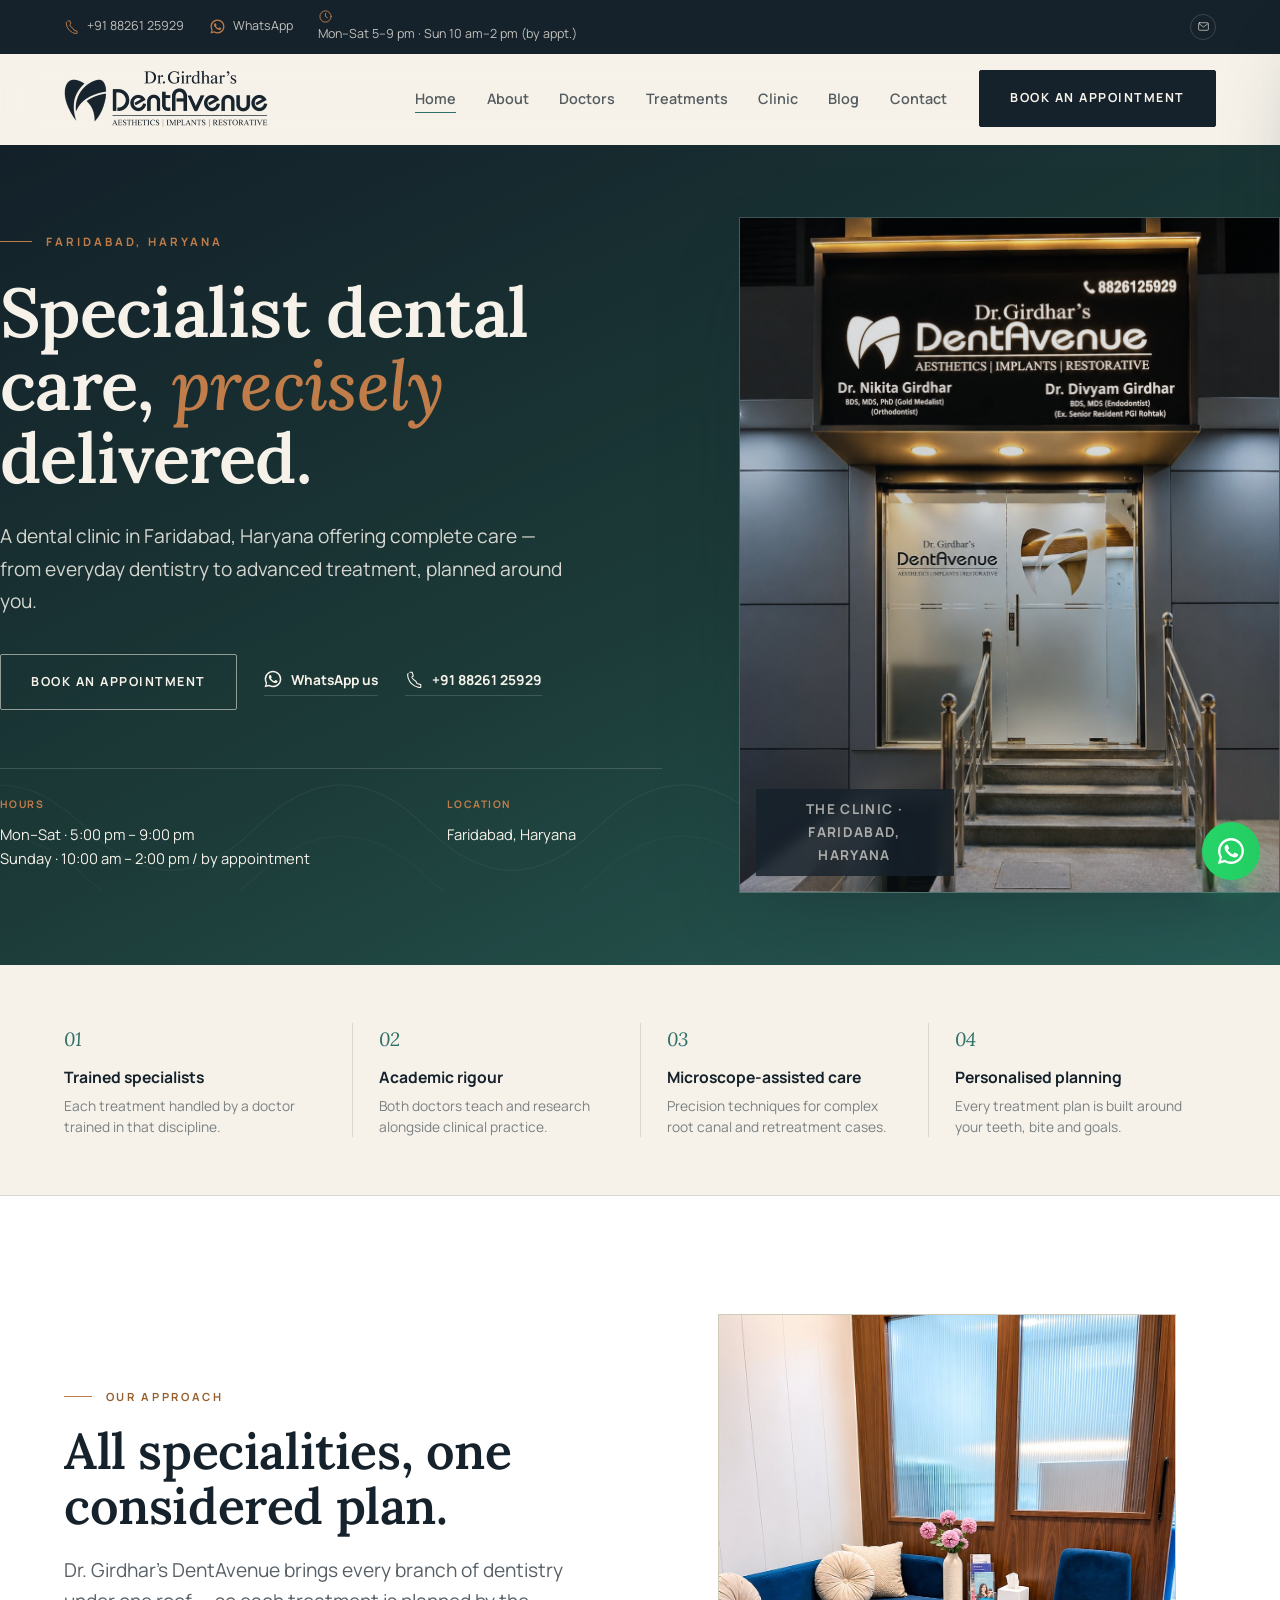
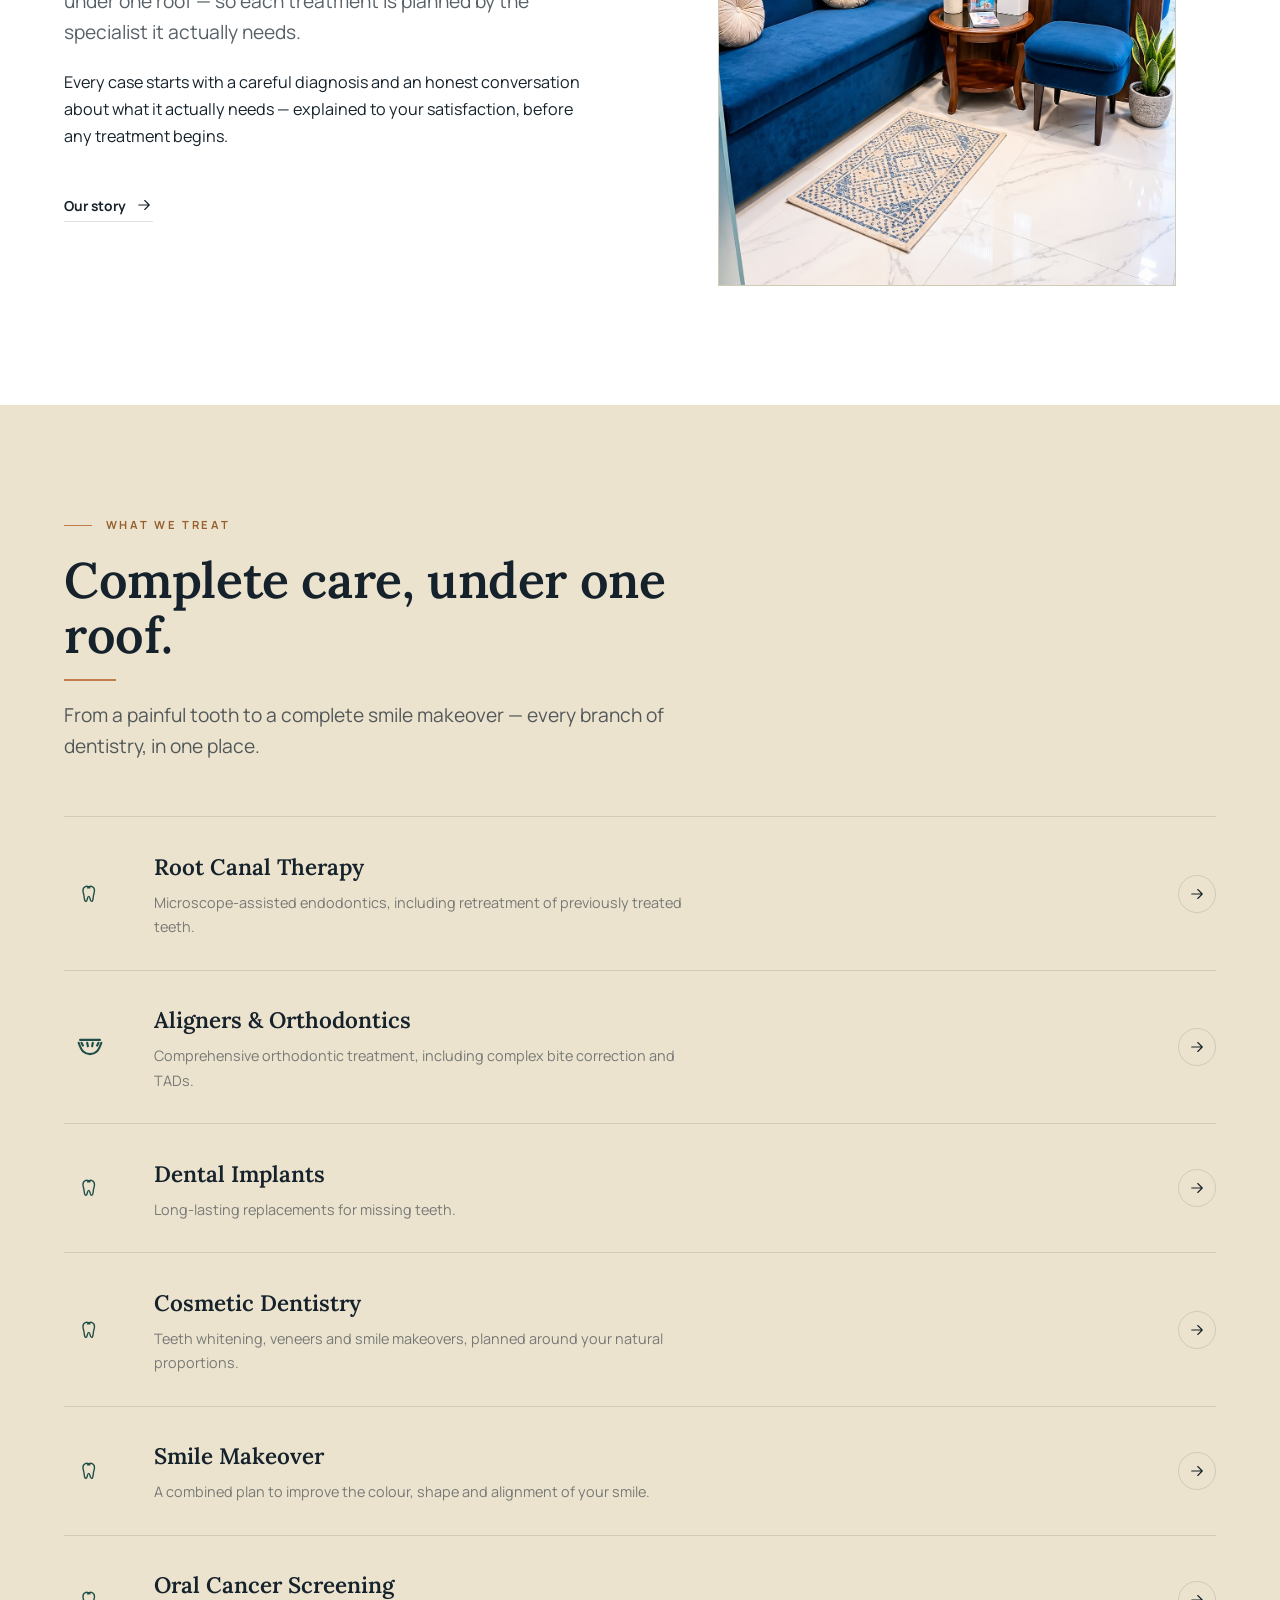
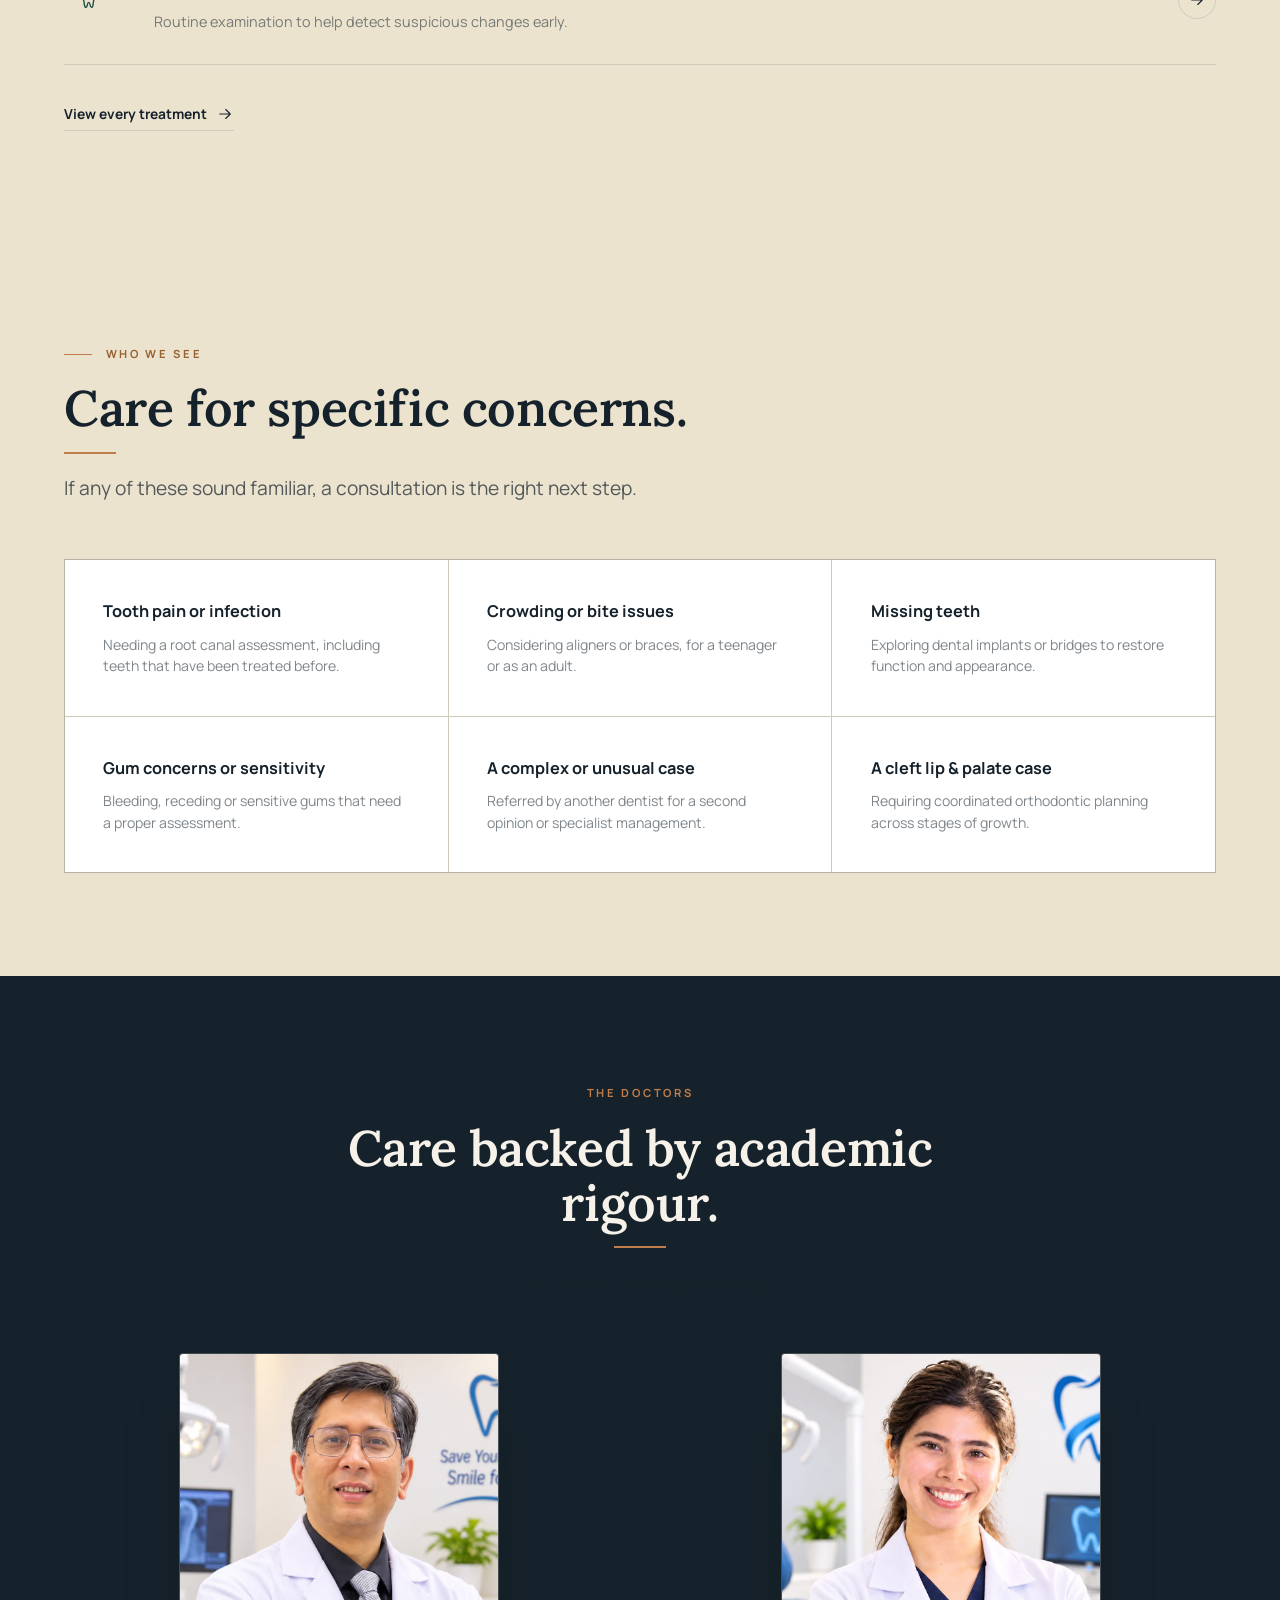
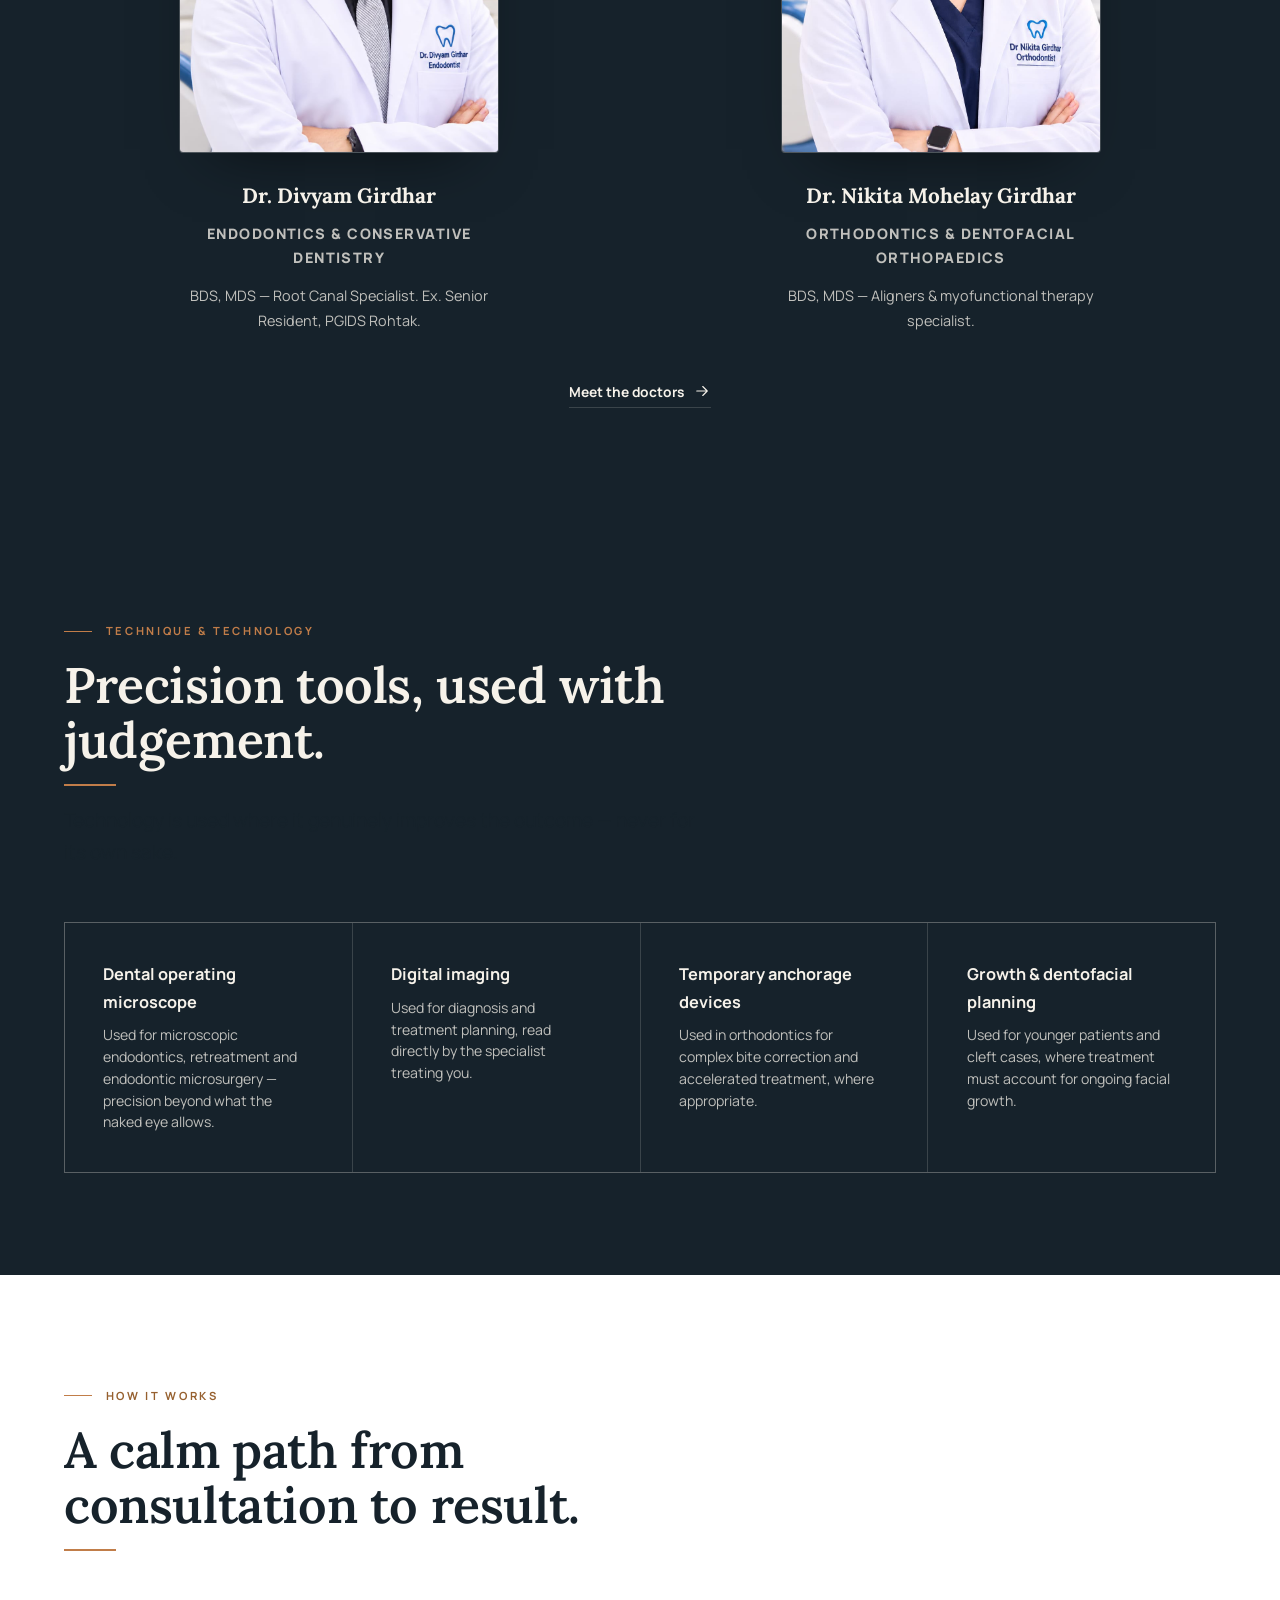
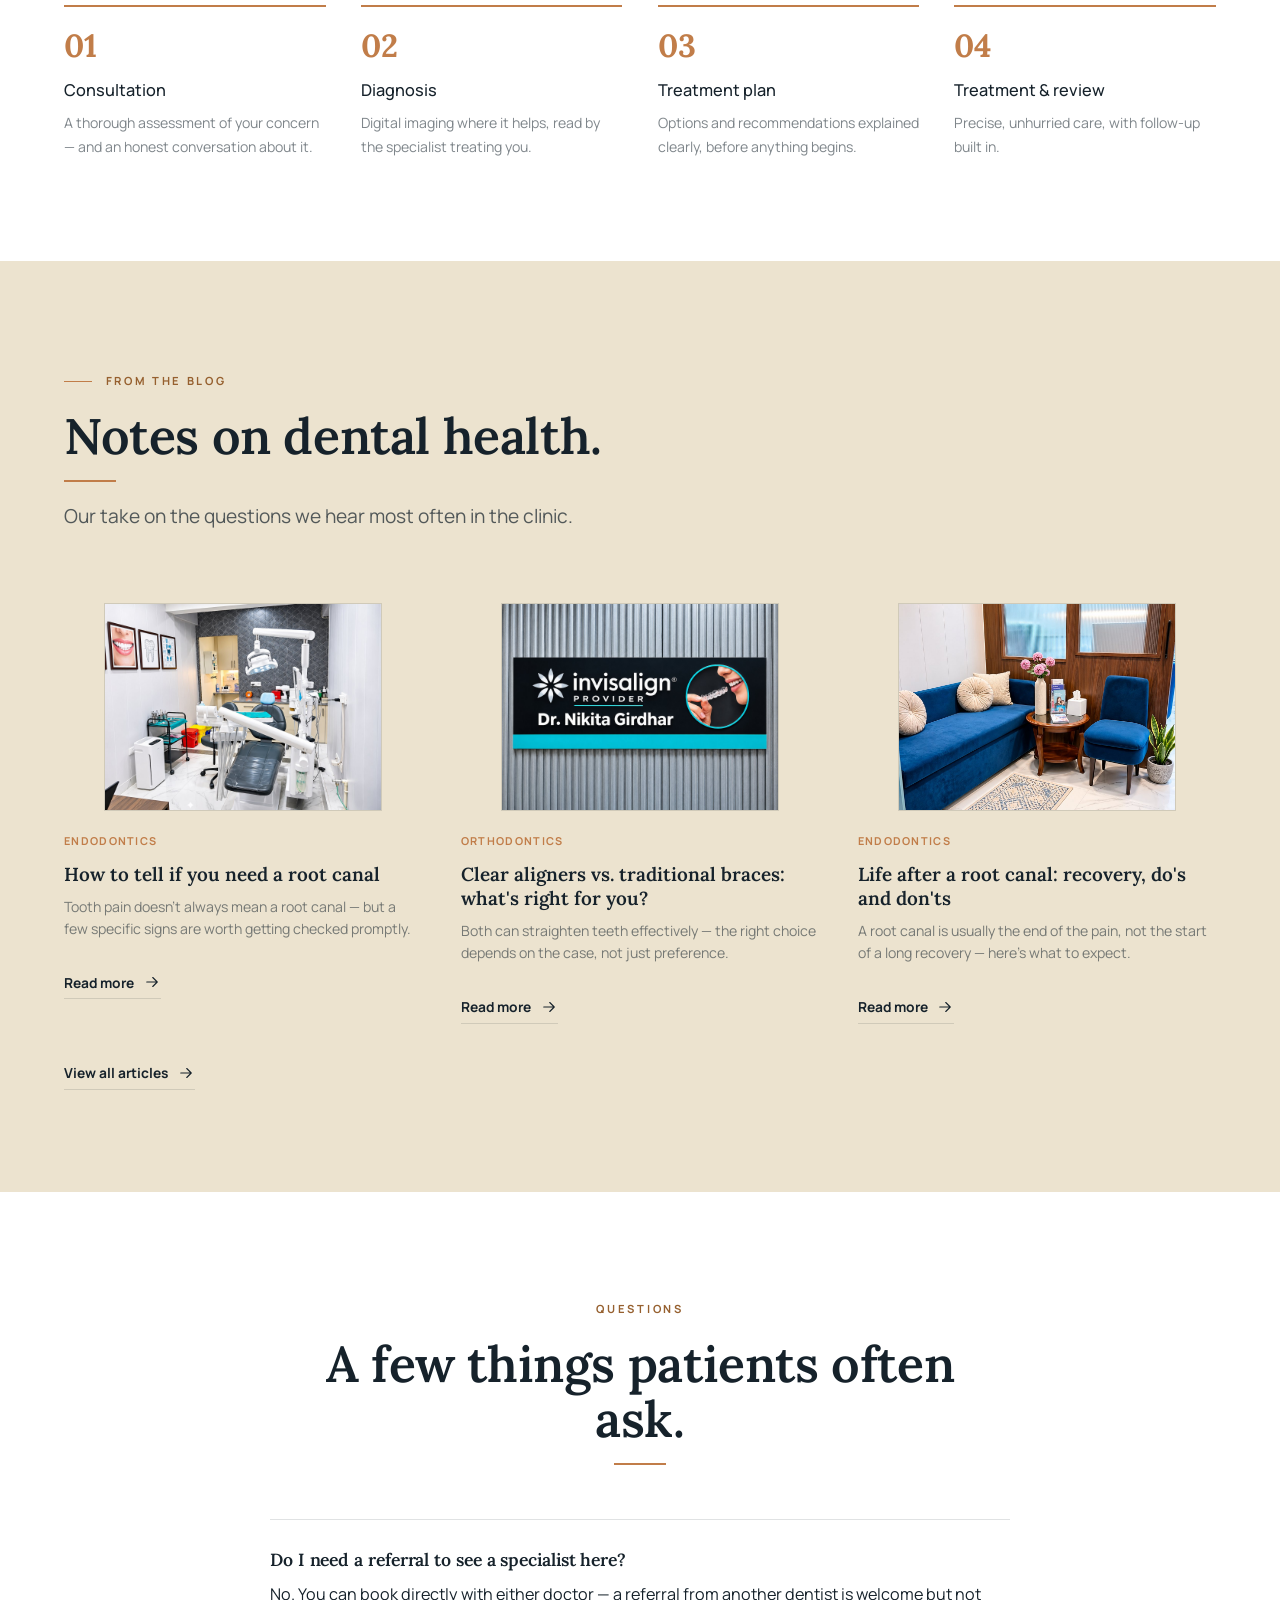
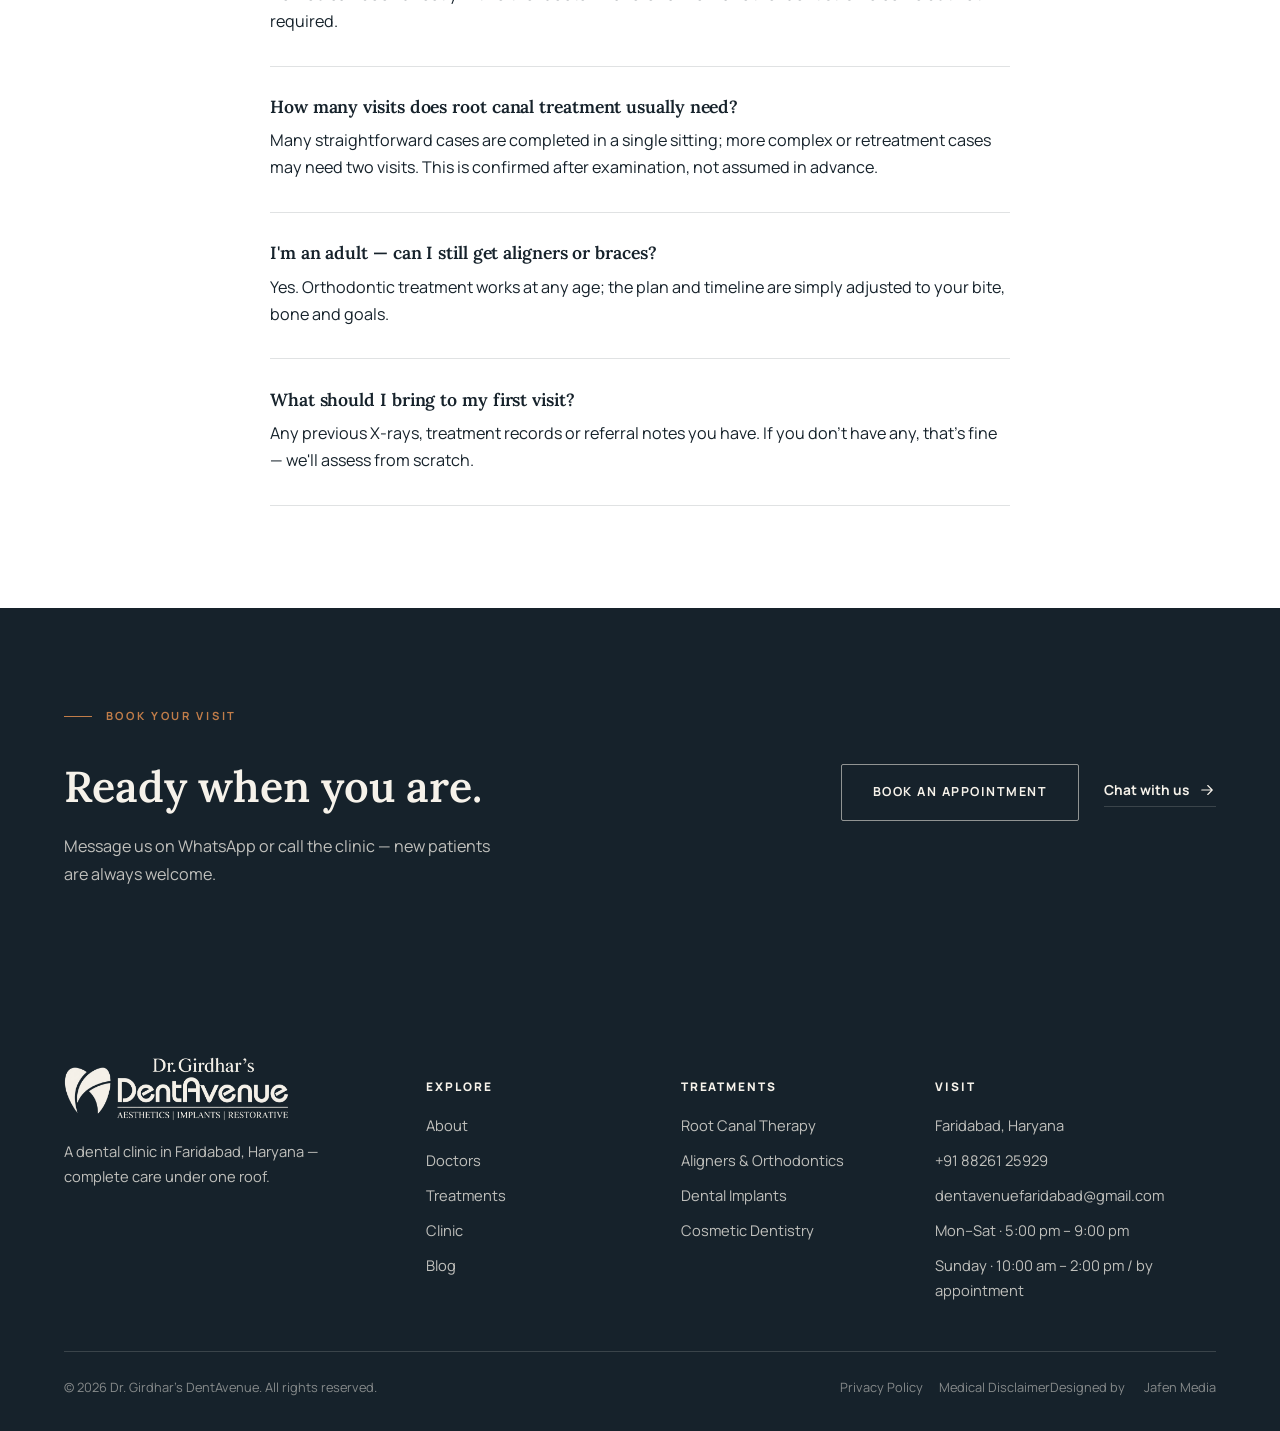
==== index.html @ 9224eadd "Fix footer: remove misplaced treatment items, rename column Co-Authored-By: Claude Sonnet 5.5 <norep" ====
<!DOCTYPE html>
<html lang="en">
<head>
<meta charset="UTF-8">
<meta name="viewport" content="width=device-width, initial-scale=1">
<title>Specialist Dental Clinic in Faridabad — Dr. Girdhar's DentAvenue</title>
<meta name="description" content="Dr. Girdhar's DentAvenue — a dental clinic in Faridabad offering complete care under one roof.">
<link rel="preconnect" href="https://fonts.googleapis.com"><link rel="preconnect" href="https://fonts.gstatic.com" crossorigin>
<link href="https://fonts.googleapis.com/css2?family=Lora:ital,wght@0,500;0,600;0,700;1,500&family=Manrope:wght@400;500;600;700;800&display=swap" rel="stylesheet">
<link rel="stylesheet" href="assets/css/site.css?v=d16bfe56">

</head>
<body>
<a class="skip-link" href="#main">Skip to content</a>

<div class="topbar"><div class="wrap topbar__row">
<div class="topbar__info">
<a href="tel:+918826125929"><svg class="ic" viewBox="0 0 24 24" width="18" height="18" fill="none" stroke="currentColor" stroke-width="1.5" stroke-linecap="round" stroke-linejoin="round" aria-hidden="true"><path d="M6.5 3h3l1.5 5-2 1.5a12 12 0 0 0 5.5 5.5L16 18l5 1.5v3a1 1 0 0 1-1.1 1A18 18 0 0 1 3.5 6.1 1 1 0 0 1 4.5 5"/></svg><span>+91 88261 25929</span></a>
<a href="https://wa.me/918826125929?text=Hello%20Dr.%20Girdhar%27s%20DentAvenue%2C%20how%20can%20I%20help%20you%3F" target="_blank" rel="noopener"><svg class="ic" viewBox="0 0 24 24" width="18" height="18" fill="currentColor" aria-hidden="true"><path d="M17.47 14.38c-.29-.14-1.7-.84-1.96-.94-.26-.1-.45-.14-.64.15-.19.29-.74.94-.91 1.13-.17.19-.34.21-.62.07-.29-.14-1.21-.45-2.3-1.42-.85-.76-1.42-1.7-1.59-1.98-.17-.29-.02-.44.13-.58.13-.13.29-.34.43-.51.14-.17.19-.29.29-.48.1-.19.05-.36-.02-.51-.07-.14-.64-1.55-.88-2.12-.23-.55-.47-.48-.64-.48h-.55c-.19 0-.5.07-.76.36-.26.29-1 .98-1 2.38 0 1.4 1.02 2.76 1.17 2.95.14.19 2.01 3.08 4.88 4.32.68.29 1.21.47 1.63.6.68.22 1.31.19 1.8.12.55-.08 1.7-.69 1.94-1.36.24-.67.24-1.24.17-1.36-.07-.12-.26-.19-.55-.33z"/><path d="M12 .9C5.87.9.9 5.87.9 12c0 1.95.51 3.86 1.48 5.55L.8 23.1l5.68-1.49A11.06 11.06 0 0 0 12 23.1c6.13 0 11.1-4.97 11.1-11.1S18.13.9 12 .9zm0 20.2c-1.72 0-3.4-.46-4.87-1.34l-.35-.21-3.37.89.9-3.29-.23-.35A9.06 9.06 0 0 1 2.9 12 9.1 9.1 0 1 1 12 21.1z"/></svg><span>WhatsApp</span></a>
<span><svg class="ic" viewBox="0 0 24 24" width="18" height="18" fill="none" stroke="currentColor" stroke-width="1.5" stroke-linecap="round" stroke-linejoin="round" aria-hidden="true"><circle cx="12" cy="12" r="9"/><path d="M12 7v5l3 2"/></svg><span>Mon–Sat 5–9 pm · Sun 10 am–2 pm (by appt.)</span></span>
</div>
<div class="topbar__soc">
<a href="mailto:dentavenuefaridabad@gmail.com" aria-label="Email"><svg class="ic" viewBox="0 0 24 24" width="18" height="18" fill="none" stroke="currentColor" stroke-width="1.5" stroke-linecap="round" stroke-linejoin="round" aria-hidden="true"><rect x="3" y="5" width="18" height="14" rx="2"/><path d="M4 7l8 6 8-6"/></svg></a>
</div>
</div></div>

<header class="site-header" data-header>
<div class="wrap nav">
<a class="brand" href="index.html">
<img class="brand__logo" src="assets/img/logo-dark.png" alt="Dr. Girdhar's DentAvenue">
</a>
<ul class="nav__menu"><li><a href="index.html" aria-current="page">Home</a></li><li><a href="about.html">About</a></li><li><a href="doctors.html">Doctors</a></li><li><a href="treatments.html">Treatments</a></li><li><a href="clinic.html">Clinic</a></li><li><a href="blog.html">Blog</a></li><li><a href="contact.html">Contact</a></li></ul>
<a class="btn nav__cta" href="https://wa.me/918826125929?text=Hello%20Dr.%20Girdhar%27s%20DentAvenue%2C%20I%20would%20like%20to%20book%20an%20appointment." target="_blank" rel="noopener">Book an Appointment</a>
<button class="nav__toggle" data-nav-toggle aria-label="Open menu" aria-expanded="false"><svg viewBox="0 0 24 24" width="18" height="18" fill="none" stroke="currentColor" stroke-width="1.6" aria-hidden="true"><path d="M3 6h18M3 12h18M3 18h18"/></svg></button>
</div>
</header>

<div class="nav-scrim" data-nav-scrim></div>
<nav class="mobile-nav" data-mobile-nav aria-label="Mobile">
<button class="mobile-nav__close" data-nav-close aria-label="Close menu"><svg viewBox="0 0 24 24" width="20" height="20" fill="none" stroke="currentColor" stroke-width="1.6" aria-hidden="true"><path d="M6 6l12 12M18 6L6 18"/></svg></button>
<ul><li><a href="index.html">Home</a></li><li><a href="about.html">About</a></li><li><a href="doctors.html">Doctors</a></li><li><a href="treatments.html">Treatments</a></li><li><a href="clinic.html">Clinic</a></li><li><a href="blog.html">Blog</a></li><li><a href="contact.html">Contact</a></li></ul>
<a class="btn" style="width:100%;justify-content:center" href="https://wa.me/918826125929?text=Hello%20Dr.%20Girdhar%27s%20DentAvenue%2C%20I%20would%20like%20to%20book%20an%20appointment." target="_blank" rel="noopener">Book an Appointment</a>
</nav>

<main id="main">
<section class="hero">
<svg class="hero__pattern" viewBox="0 0 1200 700" preserveAspectRatio="none" xmlns="http://www.w3.org/2000/svg" aria-hidden="true">
<g stroke="#F6F2EA" stroke-opacity="0.10" fill="none" stroke-width="1.1">
<path d="M-80 640 Q 0 560 80 640 T 240 640 T 400 640 T 560 640 T 720 640 T 880 640 T 1040 640 T 1200 640 T 1360 640"/>
<path d="M-80 686 Q 0 610 80 686 T 240 686 T 400 686 T 560 686 T 720 686 T 880 686 T 1040 686 T 1200 686 T 1360 686" stroke-opacity="0.06"/>
</g>
</svg>
<div class="wrap hero__inner">
<div class="hero__grid">
<div data-reveal>
<span class="hero__eyebrow">Faridabad, Haryana</span>
<h1 class="hero__title">Specialist dental care, <em>precisely</em> delivered.</h1>
<p class="hero__lead">A dental clinic in Faridabad, Haryana offering complete care — from everyday dentistry to advanced treatment, planned around you.</p>
<div class="hero__actions">
<a class="btn btn--cream" href="https://wa.me/918826125929?text=Hello%20Dr.%20Girdhar%27s%20DentAvenue%2C%20I%20would%20like%20to%20book%20an%20appointment." target="_blank" rel="noopener">Book an Appointment</a>
<a class="text-link text-link--light" href="https://wa.me/918826125929?text=Hello%20Dr.%20Girdhar%27s%20DentAvenue%2C%20how%20can%20I%20help%20you%3F" target="_blank" rel="noopener"><svg class="ic" viewBox="0 0 24 24" width="18" height="18" fill="currentColor" aria-hidden="true"><path d="M17.47 14.38c-.29-.14-1.7-.84-1.96-.94-.26-.1-.45-.14-.64.15-.19.29-.74.94-.91 1.13-.17.19-.34.21-.62.07-.29-.14-1.21-.45-2.3-1.42-.85-.76-1.42-1.7-1.59-1.98-.17-.29-.02-.44.13-.58.13-.13.29-.34.43-.51.14-.17.19-.29.29-.48.1-.19.05-.36-.02-.51-.07-.14-.64-1.55-.88-2.12-.23-.55-.47-.48-.64-.48h-.55c-.19 0-.5.07-.76.36-.26.29-1 .98-1 2.38 0 1.4 1.02 2.76 1.17 2.95.14.19 2.01 3.08 4.88 4.32.68.29 1.21.47 1.63.6.68.22 1.31.19 1.8.12.55-.08 1.7-.69 1.94-1.36.24-.67.24-1.24.17-1.36-.07-.12-.26-.19-.55-.33z"/><path d="M12 .9C5.87.9.9 5.87.9 12c0 1.95.51 3.86 1.48 5.55L.8 23.1l5.68-1.49A11.06 11.06 0 0 0 12 23.1c6.13 0 11.1-4.97 11.1-11.1S18.13.9 12 .9zm0 20.2c-1.72 0-3.4-.46-4.87-1.34l-.35-.21-3.37.89.9-3.29-.23-.35A9.06 9.06 0 0 1 2.9 12 9.1 9.1 0 1 1 12 21.1z"/></svg><span>WhatsApp us</span></a>
<a class="text-link text-link--light" href="tel:+918826125929"><svg class="ic" viewBox="0 0 24 24" width="18" height="18" fill="none" stroke="currentColor" stroke-width="1.5" stroke-linecap="round" stroke-linejoin="round" aria-hidden="true"><path d="M6.5 3h3l1.5 5-2 1.5a12 12 0 0 0 5.5 5.5L16 18l5 1.5v3a1 1 0 0 1-1.1 1A18 18 0 0 1 3.5 6.1 1 1 0 0 1 4.5 5"/></svg><span>+91 88261 25929</span></a>
</div>
<dl class="hero__ticket">
<div><dt>Hours</dt><dd>Mon–Sat · 5:00 pm – 9:00 pm<br>Sunday · 10:00 am – 2:00 pm / by appointment</dd></div>
<div><dt>Location</dt><dd>Faridabad, Haryana</dd></div>
</dl>
</div>
<div class="hero__side has-img is-slideshow" data-reveal data-slideshow>
<img src="assets/img/exterior.jpg" alt="Dr. Girdhar's DentAvenue entrance" class="is-active">
<img src="assets/img/room-real-1.jpg" alt="Treatment room at Dr. Girdhar's DentAvenue">
<img src="assets/img/treatment.jpg" alt="Treatment room at Dr. Girdhar's DentAvenue">
<img src="assets/img/lounge.jpg" alt="Waiting lounge at Dr. Girdhar's DentAvenue">
<img src="assets/img/xray.jpg" alt="Digital X-ray workstation">
<span class="hero__side__tag">The clinic &middot; Faridabad, Haryana</span>
</div>
</div>
</div>
</section><section class="factstrip"><div class="wrap factstrip__row" data-reveal>
<div class="fact"><span class="fact__no">01</span><h3>Trained specialists</h3><p>Each treatment handled by a doctor trained in that discipline.</p></div>
<div class="fact"><span class="fact__no">02</span><h3>Academic rigour</h3><p>Both doctors teach and research alongside clinical practice.</p></div>
<div class="fact"><span class="fact__no">03</span><h3>Microscope-assisted care</h3><p>Precision techniques for complex root canal and retreatment cases.</p></div>
<div class="fact"><span class="fact__no">04</span><h3>Personalised planning</h3><p>Every treatment plan is built around your teeth, bite and goals.</p></div>
</div></section><section class="section bg-card"><div class="wrap split">
<div data-reveal>
<span class="eyebrow">Our approach</span>
<h2 class="display-2">All specialities, one considered plan.</h2>
<p class="lead" style="margin-top:1.3rem">Dr. Girdhar's DentAvenue brings every branch of dentistry under one roof — so each treatment is planned by the specialist it actually needs.</p>
<p class="muted" style="margin-top:1rem">Every case starts with a careful diagnosis and an honest conversation about what it actually needs — explained to your satisfaction, before any treatment begins.</p>
<a class="text-link" style="margin-top:1.6rem" href="about.html">Our story<svg class="ic" viewBox="0 0 24 24" width="18" height="18" fill="none" stroke="currentColor" stroke-width="1.5" stroke-linecap="round" stroke-linejoin="round" aria-hidden="true"><path d="M5 12h14M13 6l6 6-6 6"/></svg></a>
</div>
<div class="split__media" data-reveal><figure class="frame frame--tall frame--duo"><img src="assets/img/lounge.jpg" alt="Waiting lounge"></figure></div>
</div></section><section class="section bg-band"><div class="wrap">
<div class="section-head" data-reveal><span class="eyebrow  ">What we treat</span><h2 class="display-2">Complete care, under one roof.</h2><span class="section-head__rule"></span><p class="lead" style="margin-top:1.2rem">From a painful tooth to a complete smile makeover — every branch of dentistry, in one place.</p></div>
<ul class="tlist" data-reveal>
<li><a href="treatments.html#root-canal"><span class="tlist__ic"><svg class="ic" viewBox="0 0 24 24" width="22" height="22" fill="none" stroke="currentColor" stroke-width="1.5" stroke-linecap="round" stroke-linejoin="round" aria-hidden="true"><path d="M12 5.2c-1.6-1.3-3.1-1.9-4.5-1.5-1.9.5-3.2 2.2-3.2 4.5 0 1.7.4 2.9.9 4.5.3 1.3.4 2.6.6 4 .2 1.5.5 3.3 1.7 3.3s1.3-1.4 1.6-2.8c.3-1.3.6-2.6 1.5-2.6s1.2 1.3 1.5 2.6c.3 1.4.5 2.8 1.6 2.8 1.2 0 1.5-1.8 1.7-3.3.2-1.4.3-2.7.6-4 .5-1.6.9-2.8.9-4.5 0-2.3-1.3-4-3.2-4.5-1.4-.4-2.9.2-4.5 1.5z"/></svg></span><span class="tlist__body"><h3>Root Canal Therapy</h3><p>Microscope-assisted endodontics, including retreatment of previously treated teeth.</p></span><span class="tlist__arrow"><svg class="ic" viewBox="0 0 24 24" width="18" height="18" fill="none" stroke="currentColor" stroke-width="1.5" stroke-linecap="round" stroke-linejoin="round" aria-hidden="true"><path d="M5 12h14M13 6l6 6-6 6"/></svg></span></a></li>
<li><a href="treatments.html#aligners"><span class="tlist__ic"><svg class="ic" viewBox="0 0 24 24" width="34" height="34" fill="none" stroke="currentColor" stroke-width="1.5" stroke-linecap="round" stroke-linejoin="round" aria-hidden="true"><path d="M4 9c2 6 4 8 8 8s6-2 8-8M6 9l1 2M10 9l.5 2.5M14 9l-.5 2.5M18 9l-1 2" /><path d="M5 7h14" /></svg></span><span class="tlist__body"><h3>Aligners &amp; Orthodontics</h3><p>Comprehensive orthodontic treatment, including complex bite correction and TADs.</p></span><span class="tlist__arrow"><svg class="ic" viewBox="0 0 24 24" width="18" height="18" fill="none" stroke="currentColor" stroke-width="1.5" stroke-linecap="round" stroke-linejoin="round" aria-hidden="true"><path d="M5 12h14M13 6l6 6-6 6"/></svg></span></a></li>
<li><a href="treatments.html#implants"><span class="tlist__ic"><svg class="ic" viewBox="0 0 24 24" width="22" height="22" fill="none" stroke="currentColor" stroke-width="1.5" stroke-linecap="round" stroke-linejoin="round" aria-hidden="true"><path d="M12 5.2c-1.6-1.3-3.1-1.9-4.5-1.5-1.9.5-3.2 2.2-3.2 4.5 0 1.7.4 2.9.9 4.5.3 1.3.4 2.6.6 4 .2 1.5.5 3.3 1.7 3.3s1.3-1.4 1.6-2.8c.3-1.3.6-2.6 1.5-2.6s1.2 1.3 1.5 2.6c.3 1.4.5 2.8 1.6 2.8 1.2 0 1.5-1.8 1.7-3.3.2-1.4.3-2.7.6-4 .5-1.6.9-2.8.9-4.5 0-2.3-1.3-4-3.2-4.5-1.4-.4-2.9.2-4.5 1.5z"/></svg></span><span class="tlist__body"><h3>Dental Implants</h3><p>Long-lasting replacements for missing teeth.</p></span><span class="tlist__arrow"><svg class="ic" viewBox="0 0 24 24" width="18" height="18" fill="none" stroke="currentColor" stroke-width="1.5" stroke-linecap="round" stroke-linejoin="round" aria-hidden="true"><path d="M5 12h14M13 6l6 6-6 6"/></svg></span></a></li>
<li><a href="treatments.html#cosmetic"><span class="tlist__ic"><svg class="ic" viewBox="0 0 24 24" width="22" height="22" fill="none" stroke="currentColor" stroke-width="1.5" stroke-linecap="round" stroke-linejoin="round" aria-hidden="true"><path d="M12 5.2c-1.6-1.3-3.1-1.9-4.5-1.5-1.9.5-3.2 2.2-3.2 4.5 0 1.7.4 2.9.9 4.5.3 1.3.4 2.6.6 4 .2 1.5.5 3.3 1.7 3.3s1.3-1.4 1.6-2.8c.3-1.3.6-2.6 1.5-2.6s1.2 1.3 1.5 2.6c.3 1.4.5 2.8 1.6 2.8 1.2 0 1.5-1.8 1.7-3.3.2-1.4.3-2.7.6-4 .5-1.6.9-2.8.9-4.5 0-2.3-1.3-4-3.2-4.5-1.4-.4-2.9.2-4.5 1.5z"/></svg></span><span class="tlist__body"><h3>Cosmetic Dentistry</h3><p>Teeth whitening, veneers and smile makeovers, planned around your natural proportions.</p></span><span class="tlist__arrow"><svg class="ic" viewBox="0 0 24 24" width="18" height="18" fill="none" stroke="currentColor" stroke-width="1.5" stroke-linecap="round" stroke-linejoin="round" aria-hidden="true"><path d="M5 12h14M13 6l6 6-6 6"/></svg></span></a></li>
<li><a href="treatments.html#cosmetic"><span class="tlist__ic"><svg class="ic" viewBox="0 0 24 24" width="22" height="22" fill="none" stroke="currentColor" stroke-width="1.5" stroke-linecap="round" stroke-linejoin="round" aria-hidden="true"><path d="M12 5.2c-1.6-1.3-3.1-1.9-4.5-1.5-1.9.5-3.2 2.2-3.2 4.5 0 1.7.4 2.9.9 4.5.3 1.3.4 2.6.6 4 .2 1.5.5 3.3 1.7 3.3s1.3-1.4 1.6-2.8c.3-1.3.6-2.6 1.5-2.6s1.2 1.3 1.5 2.6c.3 1.4.5 2.8 1.6 2.8 1.2 0 1.5-1.8 1.7-3.3.2-1.4.3-2.7.6-4 .5-1.6.9-2.8.9-4.5 0-2.3-1.3-4-3.2-4.5-1.4-.4-2.9.2-4.5 1.5z"/></svg></span><span class="tlist__body"><h3>Smile Makeover</h3><p>A combined plan to improve the colour, shape and alignment of your smile.</p></span><span class="tlist__arrow"><svg class="ic" viewBox="0 0 24 24" width="18" height="18" fill="none" stroke="currentColor" stroke-width="1.5" stroke-linecap="round" stroke-linejoin="round" aria-hidden="true"><path d="M5 12h14M13 6l6 6-6 6"/></svg></span></a></li>
<li><a href="treatments.html#screening"><span class="tlist__ic"><svg class="ic" viewBox="0 0 24 24" width="22" height="22" fill="none" stroke="currentColor" stroke-width="1.5" stroke-linecap="round" stroke-linejoin="round" aria-hidden="true"><path d="M12 5.2c-1.6-1.3-3.1-1.9-4.5-1.5-1.9.5-3.2 2.2-3.2 4.5 0 1.7.4 2.9.9 4.5.3 1.3.4 2.6.6 4 .2 1.5.5 3.3 1.7 3.3s1.3-1.4 1.6-2.8c.3-1.3.6-2.6 1.5-2.6s1.2 1.3 1.5 2.6c.3 1.4.5 2.8 1.6 2.8 1.2 0 1.5-1.8 1.7-3.3.2-1.4.3-2.7.6-4 .5-1.6.9-2.8.9-4.5 0-2.3-1.3-4-3.2-4.5-1.4-.4-2.9.2-4.5 1.5z"/></svg></span><span class="tlist__body"><h3>Oral Cancer Screening</h3><p>Routine examination to help detect suspicious changes early.</p></span><span class="tlist__arrow"><svg class="ic" viewBox="0 0 24 24" width="18" height="18" fill="none" stroke="currentColor" stroke-width="1.5" stroke-linecap="round" stroke-linejoin="round" aria-hidden="true"><path d="M5 12h14M13 6l6 6-6 6"/></svg></span></a></li>
</ul>
<p style="margin-top:2.2rem" data-reveal><a class="text-link" href="treatments.html">View every treatment<svg class="ic" viewBox="0 0 24 24" width="18" height="18" fill="none" stroke="currentColor" stroke-width="1.5" stroke-linecap="round" stroke-linejoin="round" aria-hidden="true"><path d="M5 12h14M13 6l6 6-6 6"/></svg></a></p>
</div></section><section class="section bg-band"><div class="wrap">
<div class="section-head" data-reveal><span class="eyebrow  ">Who we see</span><h2 class="display-2">Care for specific concerns.</h2><span class="section-head__rule"></span><p class="lead" style="margin-top:1.2rem">If any of these sound familiar, a consultation is the right next step.</p></div>
<div class="feat-grid feat-grid--3 stagger" data-reveal>
<div class="feat"><h3>Tooth pain or infection</h3><p>Needing a root canal assessment, including teeth that have been treated before.</p></div>
<div class="feat"><h3>Crowding or bite issues</h3><p>Considering aligners or braces, for a teenager or as an adult.</p></div>
<div class="feat"><h3>Missing teeth</h3><p>Exploring dental implants or bridges to restore function and appearance.</p></div>
<div class="feat"><h3>Gum concerns or sensitivity</h3><p>Bleeding, receding or sensitive gums that need a proper assessment.</p></div>
<div class="feat"><h3>A complex or unusual case</h3><p>Referred by another dentist for a second opinion or specialist management.</p></div>
<div class="feat"><h3>A cleft lip &amp; palate case</h3><p>Requiring coordinated orthodontic planning across stages of growth.</p></div>
</div>
</div></section><section class="section bg-ink"><div class="wrap">
<div class="section-head is-center" data-reveal><span class="eyebrow eyebrow--center eyebrow--light">The doctors</span><h2 class="display-2">Care backed by academic rigour.</h2><span class="section-head__rule"></span><p class="lead" style="margin-top:1.2rem">The clinic's founding doctors.</p></div>
<div class="doc-circles stagger" data-reveal>
<div class="doc-circle"><div class="doc-circle__ph"><img src="assets/img/dr-divyam.jpg" alt="Dr. Divyam Girdhar"></div><h3>Dr. Divyam Girdhar</h3><p class="doc-circle__role">Endodontics &amp; Conservative Dentistry</p><span class="doc-circle__rule"></span><p>BDS, MDS — Root Canal Specialist. Ex. Senior Resident, PGIDS Rohtak.</p></div>
<div class="doc-circle"><div class="doc-circle__ph"><img src="assets/img/dr-nikita.jpg" alt="Dr. Nikita Mohelay Girdhar"></div><h3>Dr. Nikita Mohelay Girdhar</h3><p class="doc-circle__role">Orthodontics &amp; Dentofacial Orthopaedics</p><span class="doc-circle__rule"></span><p>BDS, MDS — Aligners &amp; myofunctional therapy specialist.</p></div>
</div>
<p class="center" style="margin-top:clamp(2rem,4vw,2.8rem)" data-reveal><a class="text-link text-link--light" href="doctors.html">Meet the doctors<svg class="ic" viewBox="0 0 24 24" width="18" height="18" fill="none" stroke="currentColor" stroke-width="1.5" stroke-linecap="round" stroke-linejoin="round" aria-hidden="true"><path d="M5 12h14M13 6l6 6-6 6"/></svg></a></p>
</div></section><section class="section bg-ink"><div class="wrap">
<div class="section-head" data-reveal><span class="eyebrow  eyebrow--light">Technique &amp; technology</span><h2 class="display-2">Precision tools, used with judgement.</h2><span class="section-head__rule"></span><p class="lead" style="margin-top:1.2rem">Technology is used where it genuinely improves the outcome — never for its own sake.</p></div>
<div class="feat-grid stagger" data-reveal>
<div class="feat"><h3>Dental operating microscope</h3><p>Used for microscopic endodontics, retreatment and endodontic microsurgery — precision beyond what the naked eye allows.</p></div>
<div class="feat"><h3>Digital imaging</h3><p>Used for diagnosis and treatment planning, read directly by the specialist treating you.</p></div>
<div class="feat"><h3>Temporary anchorage devices</h3><p>Used in orthodontics for complex bite correction and accelerated treatment, where appropriate.</p></div>
<div class="feat"><h3>Growth &amp; dentofacial planning</h3><p>Used for younger patients and cleft cases, where treatment must account for ongoing facial growth.</p></div>
</div>
</div></section><section class="section bg-card"><div class="wrap">
<div class="section-head" data-reveal><span class="eyebrow  ">How it works</span><h2 class="display-2">A calm path from consultation to result.</h2><span class="section-head__rule"></span></div>
<div class="steps stagger" data-reveal>
<div class="step"><span class="step__no">01</span><h3>Consultation</h3><p>A thorough assessment of your concern — and an honest conversation about it.</p></div>
<div class="step"><span class="step__no">02</span><h3>Diagnosis</h3><p>Digital imaging where it helps, read by the specialist treating you.</p></div>
<div class="step"><span class="step__no">03</span><h3>Treatment plan</h3><p>Options and recommendations explained clearly, before anything begins.</p></div>
<div class="step"><span class="step__no">04</span><h3>Treatment &amp; review</h3><p>Precise, unhurried care, with follow-up built in.</p></div>
</div>
</div></section><section class="section bg-band"><div class="wrap">
<div class="section-head" data-reveal><span class="eyebrow  ">From the blog</span><h2 class="display-2">Notes on dental health.</h2><span class="section-head__rule"></span><p class="lead" style="margin-top:1.2rem">Our take on the questions we hear most often in the clinic.</p></div>
<div class="blog-grid stagger" data-reveal><a class="blog-card" href="blog-signs-you-need-a-root-canal.html">
<figure class="frame frame--duo"><img src="assets/img/treatment.jpg" alt="How to tell if you need a root canal"></figure>
<span class="blog-card__kicker">Endodontics</span>
<h3>How to tell if you need a root canal</h3>
<p>Tooth pain doesn't always mean a root canal — but a few specific signs are worth getting checked promptly.</p>
<span class="text-link">Read more<svg class="ic" viewBox="0 0 24 24" width="18" height="18" fill="none" stroke="currentColor" stroke-width="1.5" stroke-linecap="round" stroke-linejoin="round" aria-hidden="true"><path d="M5 12h14M13 6l6 6-6 6"/></svg></span>
</a><a class="blog-card" href="blog-aligners-vs-braces.html">
<figure class="frame frame--duo"><img src="assets/img/invisalign-sign.jpg" alt="Clear aligners vs. traditional braces: what's right for you?"></figure>
<span class="blog-card__kicker">Orthodontics</span>
<h3>Clear aligners vs. traditional braces: what's right for you?</h3>
<p>Both can straighten teeth effectively — the right choice depends on the case, not just preference.</p>
<span class="text-link">Read more<svg class="ic" viewBox="0 0 24 24" width="18" height="18" fill="none" stroke="currentColor" stroke-width="1.5" stroke-linecap="round" stroke-linejoin="round" aria-hidden="true"><path d="M5 12h14M13 6l6 6-6 6"/></svg></span>
</a><a class="blog-card" href="blog-life-after-a-root-canal.html">
<figure class="frame frame--duo"><img src="assets/img/lounge.jpg" alt="Life after a root canal: recovery, do's and don'ts"></figure>
<span class="blog-card__kicker">Endodontics</span>
<h3>Life after a root canal: recovery, do's and don'ts</h3>
<p>A root canal is usually the end of the pain, not the start of a long recovery — here's what to expect.</p>
<span class="text-link">Read more<svg class="ic" viewBox="0 0 24 24" width="18" height="18" fill="none" stroke="currentColor" stroke-width="1.5" stroke-linecap="round" stroke-linejoin="round" aria-hidden="true"><path d="M5 12h14M13 6l6 6-6 6"/></svg></span>
</a></div>
<p style="margin-top:2.2rem" data-reveal><a class="text-link" href="blog.html">View all articles<svg class="ic" viewBox="0 0 24 24" width="18" height="18" fill="none" stroke="currentColor" stroke-width="1.5" stroke-linecap="round" stroke-linejoin="round" aria-hidden="true"><path d="M5 12h14M13 6l6 6-6 6"/></svg></a></p>
</div></section><section class="section bg-card"><div class="wrap">
<div class="section-head is-center" data-reveal><span class="eyebrow eyebrow--center ">Questions</span><h2 class="display-2">A few things patients often ask.</h2><span class="section-head__rule"></span></div>
<div style="max-width:74ch;margin-inline:auto" data-reveal><div style="border-top:1px solid var(--line);padding:clamp(1.4rem,3vw,1.9rem) 0"><h3 class="display-3" style="font-size:1.1rem">Do I need a referral to see a specialist here?</h3><p class="muted" style="margin-top:.6rem">No. You can book directly with either doctor — a referral from another dentist is welcome but not required.</p></div><div style="border-top:1px solid var(--line);padding:clamp(1.4rem,3vw,1.9rem) 0"><h3 class="display-3" style="font-size:1.1rem">How many visits does root canal treatment usually need?</h3><p class="muted" style="margin-top:.6rem">Many straightforward cases are completed in a single sitting; more complex or retreatment cases may need two visits. This is confirmed after examination, not assumed in advance.</p></div><div style="border-top:1px solid var(--line);padding:clamp(1.4rem,3vw,1.9rem) 0"><h3 class="display-3" style="font-size:1.1rem">I'm an adult — can I still get aligners or braces?</h3><p class="muted" style="margin-top:.6rem">Yes. Orthodontic treatment works at any age; the plan and timeline are simply adjusted to your bite, bone and goals.</p></div><div style="border-top:1px solid var(--line);padding:clamp(1.4rem,3vw,1.9rem) 0"><h3 class="display-3" style="font-size:1.1rem">What should I bring to my first visit?</h3><p class="muted" style="margin-top:.6rem">Any previous X-rays, treatment records or referral notes you have. If you don't have any, that's fine — we'll assess from scratch.</p></div><div class="rule"></div></div>
</div></section><section class="ctaband"><div class="wrap ctaband__row" data-reveal>
<div><span class="eyebrow eyebrow--light">Book your visit</span><h2>Ready when you are.</h2><p>Message us on WhatsApp or call the clinic — new patients are always welcome.</p></div>
<div class="ctaband__btns"><a class="btn btn--cream" href="https://wa.me/918826125929?text=Hello%20Dr.%20Girdhar%27s%20DentAvenue%2C%20I%20would%20like%20to%20book%20an%20appointment." target="_blank" rel="noopener">Book an Appointment</a><a class="text-link text-link--light" href="https://wa.me/918826125929?text=Hello%20Dr.%20Girdhar%27s%20DentAvenue%2C%20how%20can%20I%20help%20you%3F" target="_blank" rel="noopener">Chat with us<svg class="ic" viewBox="0 0 24 24" width="18" height="18" fill="none" stroke="currentColor" stroke-width="1.5" stroke-linecap="round" stroke-linejoin="round" aria-hidden="true"><path d="M5 12h14M13 6l6 6-6 6"/></svg></a></div>
</div></section>
</main>

<footer class="site-footer">
<div class="wrap footer-grid">
<div>
<img class="footer-logo" src="assets/img/logo-light.png" alt="Dr. Girdhar's DentAvenue">
<p class="footer-brand__stmt">A dental clinic in Faridabad, Haryana — complete care under one roof.</p>
</div>
<div class="footer-col"><h5>Explore</h5><ul>
<li><a href="about.html">About</a></li><li><a href="doctors.html">Doctors</a></li>
<li><a href="treatments.html">Treatments</a></li><li><a href="clinic.html">Clinic</a></li><li><a href="blog.html">Blog</a></li></ul></div>
<div class="footer-col"><h5>Treatments</h5><ul>
<li><a href="treatments.html#root-canal">Root Canal Therapy</a></li><li><a href="treatments.html#aligners">Aligners &amp; Orthodontics</a></li>
<li><a href="treatments.html#implants">Dental Implants</a></li><li><a href="treatments.html#cosmetic">Cosmetic Dentistry</a></li></ul></div>
<div class="footer-col"><h5>Visit</h5><ul>
<li>Faridabad, Haryana</li><li><a href="tel:+918826125929">+91 88261 25929</a></li>
<li><a href="mailto:dentavenuefaridabad@gmail.com">dentavenuefaridabad@gmail.com</a></li><li>Mon–Sat · 5:00 pm – 9:00 pm</li><li>Sunday · 10:00 am – 2:00 pm / by appointment</li></ul></div>
</div>
<div class="wrap footer-bottom">
<span>&copy; 2026 Dr. Girdhar's DentAvenue. All rights reserved.</span>
<span><a href="privacy.html">Privacy Policy</a><a href="disclaimer.html">Medical Disclaimer</a><span class="footer__credit">Designed by <a href="https://jafenmedia.com" target="_blank" rel="noopener">Jafen Media</a></span></span>
</div>
</footer>

<a class="wa-fab" href="https://wa.me/918826125929?text=Hello%20Dr.%20Girdhar%27s%20DentAvenue%2C%20how%20can%20I%20help%20you%3F" target="_blank" rel="noopener" aria-label="Chat on WhatsApp"><svg class="ic" viewBox="0 0 24 24" width="18" height="18" fill="currentColor" aria-hidden="true"><path d="M17.47 14.38c-.29-.14-1.7-.84-1.96-.94-.26-.1-.45-.14-.64.15-.19.29-.74.94-.91 1.13-.17.19-.34.21-.62.07-.29-.14-1.21-.45-2.3-1.42-.85-.76-1.42-1.7-1.59-1.98-.17-.29-.02-.44.13-.58.13-.13.29-.34.43-.51.14-.17.19-.29.29-.48.1-.19.05-.36-.02-.51-.07-.14-.64-1.55-.88-2.12-.23-.55-.47-.48-.64-.48h-.55c-.19 0-.5.07-.76.36-.26.29-1 .98-1 2.38 0 1.4 1.02 2.76 1.17 2.95.14.19 2.01 3.08 4.88 4.32.68.29 1.21.47 1.63.6.68.22 1.31.19 1.8.12.55-.08 1.7-.69 1.94-1.36.24-.67.24-1.24.17-1.36-.07-.12-.26-.19-.55-.33z"/><path d="M12 .9C5.87.9.9 5.87.9 12c0 1.95.51 3.86 1.48 5.55L.8 23.1l5.68-1.49A11.06 11.06 0 0 0 12 23.1c6.13 0 11.1-4.97 11.1-11.1S18.13.9 12 .9zm0 20.2c-1.72 0-3.4-.46-4.87-1.34l-.35-.21-3.37.89.9-3.29-.23-.35A9.06 9.06 0 0 1 2.9 12 9.1 9.1 0 1 1 12 21.1z"/></svg></a>
<nav class="mobar" aria-label="Quick contact"><div class="mobar__row">
<a href="tel:+918826125929"><svg class="ic" viewBox="0 0 24 24" width="18" height="18" fill="none" stroke="currentColor" stroke-width="1.5" stroke-linecap="round" stroke-linejoin="round" aria-hidden="true"><path d="M6.5 3h3l1.5 5-2 1.5a12 12 0 0 0 5.5 5.5L16 18l5 1.5v3a1 1 0 0 1-1.1 1A18 18 0 0 1 3.5 6.1 1 1 0 0 1 4.5 5"/></svg><span>Call</span></a>
<a href="https://wa.me/918826125929?text=Hello%20Dr.%20Girdhar%27s%20DentAvenue%2C%20how%20can%20I%20help%20you%3F" target="_blank" rel="noopener"><svg class="ic" viewBox="0 0 24 24" width="18" height="18" fill="currentColor" aria-hidden="true"><path d="M17.47 14.38c-.29-.14-1.7-.84-1.96-.94-.26-.1-.45-.14-.64.15-.19.29-.74.94-.91 1.13-.17.19-.34.21-.62.07-.29-.14-1.21-.45-2.3-1.42-.85-.76-1.42-1.7-1.59-1.98-.17-.29-.02-.44.13-.58.13-.13.29-.34.43-.51.14-.17.19-.29.29-.48.1-.19.05-.36-.02-.51-.07-.14-.64-1.55-.88-2.12-.23-.55-.47-.48-.64-.48h-.55c-.19 0-.5.07-.76.36-.26.29-1 .98-1 2.38 0 1.4 1.02 2.76 1.17 2.95.14.19 2.01 3.08 4.88 4.32.68.29 1.21.47 1.63.6.68.22 1.31.19 1.8.12.55-.08 1.7-.69 1.94-1.36.24-.67.24-1.24.17-1.36-.07-.12-.26-.19-.55-.33z"/><path d="M12 .9C5.87.9.9 5.87.9 12c0 1.95.51 3.86 1.48 5.55L.8 23.1l5.68-1.49A11.06 11.06 0 0 0 12 23.1c6.13 0 11.1-4.97 11.1-11.1S18.13.9 12 .9zm0 20.2c-1.72 0-3.4-.46-4.87-1.34l-.35-.21-3.37.89.9-3.29-.23-.35A9.06 9.06 0 0 1 2.9 12 9.1 9.1 0 1 1 12 21.1z"/></svg><span>Chat</span></a>
<a class="is-primary" href="https://wa.me/918826125929?text=Hello%20Dr.%20Girdhar%27s%20DentAvenue%2C%20I%20would%20like%20to%20book%20an%20appointment." target="_blank" rel="noopener"><svg class="ic" viewBox="0 0 24 24" width="18" height="18" fill="none" stroke="currentColor" stroke-width="1.5" stroke-linecap="round" stroke-linejoin="round" aria-hidden="true"><path d="M5 12h14M13 6l6 6-6 6"/></svg><span>Book</span></a>
</div></nav>

<script src="assets/js/site.js?v=7b9635f5"></script>
</body>
</html>
---- assets/css/site.css ----
/* =============================================================
   DR. GIRDHAR'S DENTAVENUE — Faridabad
   Identity: deep navy-teal + warm bone + copper accent.
   Specialist-led (Endodontics + Orthodontics), academic credibility.
   Lora (serif) + Manrope (sans). Built from scratch.
   ============================================================= */

:root{
  --ink:        #16222B;
  --ink-70:     rgba(22,34,43,.72);
  --ink-55:     rgba(22,34,43,.55);
  --ink-35:     rgba(22,34,43,.32);
  --paper:      #F6F2EA;
  --paper-2:    #ECE3CF;
  --card:       #FFFFFF;
  --line:       rgba(22,34,43,.13);
  --line-soft:  rgba(22,34,43,.08);

  --teal:       #2F7067;
  --teal-d:     #1F4E48;
  --teal-lt:    #7FAEA6;
  --copper:     #C17D49;
  --copper-d:   #96602F;

  --cream:      #F6F2EA;
  --cream-70:   rgba(246,242,234,.76);
  --line-dark:  rgba(246,242,234,.16);

  --wa:         #25D366;

  --f-serif: "Lora", Georgia, serif;
  --f-sans:  "Manrope", system-ui, -apple-system, "Segoe UI", sans-serif;

  --wrap: 1240px;
  --gutter: clamp(20px, 5vw, 64px);
  --ease: cubic-bezier(.22,.61,.36,1);
  --ease-out: cubic-bezier(.16,1,.3,1);
  --shadow-sm: 0 2px 12px rgba(22,34,43,.07);
  --shadow: 0 34px 80px -36px rgba(22,34,43,.42);
}

*, *::before, *::after{ box-sizing:border-box; }
html{ scroll-behavior:smooth; -webkit-text-size-adjust:100%; }
@media (prefers-reduced-motion:reduce){ html{ scroll-behavior:auto; } }

body{
  margin:0; background:var(--paper); color:var(--ink);
  font-family:var(--f-sans); font-size:1.01rem; line-height:1.68; font-weight:400;
  -webkit-font-smoothing:antialiased; text-rendering:optimizeLegibility; overflow-x:hidden;
}
img, svg{ max-width:100%; display:block; }
a{ color:inherit; text-decoration:none; }
h1,h2,h3,h4{ margin:0; font-weight:500; }
p{ margin:0 0 1.1em; }
p:last-child{ margin-bottom:0; }
::selection{ background:var(--teal); color:#fff; }
:focus-visible{ outline:2px solid var(--teal); outline-offset:3px; }

.wrap{ width:min(100% - 2 * var(--gutter), var(--wrap)); margin-inline:auto; }
.skip-link{ position:absolute; left:-999px; top:0; background:var(--ink); color:var(--cream); padding:.8rem 1.2rem; z-index:300; }
.skip-link:focus{ left:16px; top:16px; }

/* ------------------------------ Type ------------------------------ */
.eyebrow{ display:inline-flex; align-items:center; gap:.85rem; font-weight:700; font-size:.7rem; letter-spacing:.24em; text-transform:uppercase; color:var(--copper-d); margin:0 0 1.1rem; }
.eyebrow::before{ content:""; width:28px; height:1px; background:var(--copper); }
.eyebrow--light{ color:var(--copper); }
.eyebrow--center{ padding-left:0; }
.eyebrow--center::before{ display:none; }

.display-1{ font-family:var(--f-serif); font-weight:600; font-size:clamp(2.6rem,5.2vw,4.6rem); line-height:1.05; letter-spacing:-.01em; }
.display-2{ font-family:var(--f-serif); font-weight:600; font-size:clamp(2.05rem,3.9vw,3.2rem); line-height:1.1; letter-spacing:-.008em; }
.display-3{ font-family:var(--f-serif); font-weight:600; font-size:clamp(1.45rem,2.5vw,2rem); line-height:1.18; letter-spacing:-.005em; }
.ital{ font-style:italic; font-weight:400; }
.lead{ font-size:clamp(1.05rem,1.5vw,1.2rem); color:var(--ink-70); line-height:1.62; }
.mut{ color:var(--ink-55); }
.measure{ max-width:56ch; }

.section-head{ max-width:640px; margin-bottom:clamp(2.2rem,5vw,3.4rem); }
.section-head__rule{ display:block; width:52px; height:2px; background:var(--copper); margin-top:1rem; }
.section-head.is-center .section-head__rule{ margin-inline:auto; }
.bg-ink .section-head__rule{ background:var(--copper); }
.section-head.is-center{ margin-inline:auto; text-align:center; }

/* ----------------------------- Buttons ----------------------------- */
.btn{ display:inline-flex; align-items:center; gap:.65rem; font-family:var(--f-sans); font-weight:700; font-size:.78rem; letter-spacing:.12em; text-transform:uppercase; padding:1.05rem 1.9rem; border-radius:2px; border:1px solid var(--ink); background:var(--ink); color:var(--cream); transition:background .35s var(--ease), color .35s var(--ease), border-color .35s var(--ease), transform .3s var(--ease); }
.btn:hover{ background:var(--teal); border-color:var(--teal); color:#fff; transform:translateY(-1px); }
.btn--line{ background:transparent; color:var(--ink); border-color:var(--ink); }
.btn--line:hover{ background:var(--ink); color:var(--cream); }
.btn--cream{ background:transparent; color:var(--cream); border-color:rgba(246,242,234,.55); }
.btn--cream:hover{ background:var(--cream); color:var(--ink); border-color:var(--cream); }

.text-link{ display:inline-flex; align-items:center; gap:.55rem; font-weight:700; font-size:.86rem; color:var(--ink); padding-bottom:.28rem; border-bottom:1px solid var(--line); transition:border-color .3s var(--ease), color .3s var(--ease); }
.text-link svg{ transition:transform .3s var(--ease); }
.text-link:hover{ border-color:var(--teal); color:var(--teal-d); }
.text-link:hover svg{ transform:translateX(4px); }
.text-link--light{ color:var(--cream); border-color:var(--line-dark); }
.text-link--light:hover{ border-color:var(--copper); color:var(--copper); }
.ic{ flex:none; }

/* ------------------------------ Topbar ------------------------------ */
.topbar{ background:var(--ink); color:var(--cream-70); font-size:.78rem; }
.topbar__row{ display:flex; align-items:center; justify-content:space-between; gap:1rem; padding:.55rem 0; flex-wrap:wrap; }
.topbar__info{ display:flex; gap:1.6rem; flex-wrap:wrap; }
.topbar__info a{ display:inline-flex; align-items:center; gap:.5rem; transition:color .25s; }
.topbar__info a:hover{ color:var(--copper); }
.topbar__info svg{ color:var(--copper); width:15px; height:15px; }
.topbar__soc{ display:flex; gap:.9rem; }
.topbar__soc a{ width:26px; height:26px; display:inline-flex; align-items:center; justify-content:center; border-radius:50%; border:1px solid var(--line-dark); transition:border-color .25s, color .25s; }
.topbar__soc a:hover{ border-color:var(--copper); color:var(--copper); }
.topbar__soc svg{ width:13px; height:13px; }
@media (max-width:760px){ .topbar__info span:last-child{ display:none; } }

/* ------------------------------ Header ------------------------------ */
.site-header{ position:sticky; top:0; z-index:100; background:color-mix(in srgb, var(--paper) 88%, transparent); backdrop-filter:blur(14px) saturate(140%); border-bottom:1px solid transparent; transition:border-color .3s, box-shadow .3s; }
.site-header.scrolled{ border-color:var(--line); box-shadow:var(--shadow-sm); }
.nav{ display:flex; align-items:center; gap:2rem; padding:1rem 0; }
.brand{ display:inline-flex; align-items:center; gap:.75rem; }
.brand__mark{ width:44px; height:44px; border-radius:50%; border:1.5px solid var(--teal); display:inline-flex; align-items:center; justify-content:center; color:var(--teal); flex:none; }
.brand__mark svg{ width:22px; height:22px; }
.brand__word{ display:flex; flex-direction:column; line-height:1; gap:3px; }
.brand__name{ font-family:var(--f-sans); font-weight:800; font-size:1.02rem; color:var(--ink); letter-spacing:.06em; text-transform:uppercase; }
.brand__tag{ font-family:var(--f-sans); font-size:.56rem; letter-spacing:.24em; text-transform:uppercase; color:var(--copper-d); font-weight:700; margin-top:.15rem; }
.nav__menu{ list-style:none; display:flex; gap:1.9rem; margin:0 0 0 auto; padding:0; }
.nav__menu a{ font-size:.9rem; font-weight:600; color:var(--ink-70); position:relative; padding:.3rem 0; }
.nav__menu a::after{ content:""; position:absolute; left:0; bottom:0; width:0; height:1px; background:var(--teal); transition:width .3s var(--ease); }
.nav__menu a:hover{ color:var(--ink); }
.nav__menu a:hover::after, .nav__menu a[aria-current]::after{ width:100%; }
.nav__cta{ display:none; }
@media (min-width:1080px){ .nav__cta{ display:inline-flex; } }
.nav__toggle{ display:none; background:none; border:1px solid var(--line); border-radius:50%; width:44px; height:44px; align-items:center; justify-content:center; cursor:pointer; }
@media (max-width:1079px){ .nav__menu{ display:none; } .nav__toggle{ display:inline-flex; } }
.mobile-nav{ position:fixed; inset:0 0 0 auto; width:min(84vw,340px); background:var(--paper); z-index:200; transform:translateX(100%); transition:transform .45s var(--ease-out); box-shadow:var(--shadow); padding:6rem 2rem 2rem; overflow-y:auto; }
.mobile-nav.open{ transform:none; }
.mobile-nav ul{ list-style:none; margin:0 0 2rem; padding:0; display:grid; gap:1.3rem; }
.mobile-nav ul a{ font-family:var(--f-serif); font-size:1.5rem; color:var(--ink); }
.mobile-nav__close{ position:absolute; top:1.6rem; right:1.6rem; background:none; border:0; cursor:pointer; }
.nav-scrim{ position:fixed; inset:0; background:rgba(22,34,43,.4); z-index:190; opacity:0; visibility:hidden; transition:opacity .4s; }
.nav-scrim.show{ opacity:1; visibility:visible; }

/* ------------------------------ Hero (no real photos yet — pattern + text) ------------------------------ */
.hero{ position:relative; min-height:min(90vh,780px); display:flex; align-items:center; overflow:hidden; color:var(--cream); background:linear-gradient(155deg,#132029 0%,#1C3B38 55%,#2F7067 130%); }
.hero__pattern{ position:absolute; inset:0; opacity:.5; pointer-events:none; }
.hero__inner{ position:relative; z-index:3; width:100%; padding-block:clamp(3rem,7vw,4.5rem); }
.hero__grid{ display:grid; grid-template-columns:1.1fr .9fr; gap:clamp(2.4rem,6vw,5rem); align-items:center; }
.hero__eyebrow{ display:inline-flex; align-items:center; gap:.85rem; font-weight:700; font-size:.72rem; letter-spacing:.26em; text-transform:uppercase; color:var(--copper); margin-bottom:1.5rem; }
.hero__eyebrow::before{ content:""; width:32px; height:1px; background:var(--copper); }
.hero__title{ max-width:15ch; font-family:var(--f-serif); font-weight:600; font-size:clamp(2.6rem,5.4vw,4.4rem); line-height:1.06; letter-spacing:-.01em; color:var(--cream); }
.hero__title em{ font-style:italic; color:var(--copper); font-weight:500; }
.hero__lead{ margin:1.6rem 0 0; max-width:48ch; font-size:clamp(1.05rem,1.5vw,1.2rem); color:rgba(246,242,234,.86); }
.hero__actions{ display:flex; flex-wrap:wrap; align-items:center; gap:1.7rem; margin-top:2.3rem; }
.hero__ticket{ display:grid; grid-template-columns:repeat(2,auto); gap:clamp(1.6rem,4vw,3.6rem); margin-top:clamp(2.6rem,5vw,3.6rem); padding-top:1.7rem; border-top:1px solid var(--line-dark); }
.hero__ticket dt{ font-size:.65rem; font-weight:700; letter-spacing:.14em; text-transform:uppercase; color:var(--copper); margin:0 0 .5rem; }
.hero__ticket dd{ margin:0; font-size:.92rem; color:var(--cream); }
@media (max-width:640px){ .hero__ticket{ grid-template-columns:1fr; gap:1.1rem; } }
.hero__side{ position:relative; aspect-ratio:4/5; border:1px solid var(--line-dark); background:linear-gradient(170deg,rgba(255,255,255,.08),rgba(255,255,255,.02)); display:flex; flex-direction:column; align-items:center; justify-content:center; gap:1rem; text-align:center; padding:2rem; backdrop-filter:blur(2px); }
.hero__side.has-img{ padding:0; overflow:hidden; display:block; box-shadow:0 34px 80px -36px rgba(22,34,43,.5); }
.hero__side.has-img img{ width:100%; height:100%; object-fit:cover; }
.hero__side.has-img.is-slideshow img{ position:absolute; inset:0; opacity:0; transition:opacity 1.8s ease; }
.hero__side.has-img.is-slideshow img.is-active{ opacity:1; }
.hero__side.has-img::after{ content:""; position:absolute; inset:0; background:linear-gradient(200deg, rgba(22,34,43,.05), rgba(22,34,43,.35) 85%); pointer-events:none; }
.hero__side__tag{ position:absolute; left:16px; bottom:16px; z-index:2; background:rgba(22,34,43,.82); backdrop-filter:blur(6px); color:var(--cream); font-size:.7rem; font-weight:700; letter-spacing:.1em; text-transform:uppercase; padding:.6rem 1rem; }
.frame--duo img{ filter:none; }
.frame--duo::after{ display:none; content:""; position:absolute; inset:0; background:linear-gradient(155deg, rgba(47,112,103,.14), rgba(193,125,73,.08)); mix-blend-mode:multiply; pointer-events:none; }
.hero__side svg{ width:40px; height:40px; color:var(--copper); }
.hero__side span{ font-size:.85rem; color:rgba(246,242,234,.65); max-width:22ch; }
@media (max-width:900px){ .hero__grid{ grid-template-columns:1fr; } .hero__side{ order:-1; max-width:300px; margin-inline:auto; aspect-ratio:5/4; } }

/* ----------------------------- Fact strip ----------------------------- */
.factstrip{ background:var(--paper); border-bottom:1px solid var(--line); padding-block:clamp(2.4rem,5vw,3.6rem); }
.factstrip__row{ display:grid; grid-template-columns:repeat(4,1fr); }
.fact{ padding:0 clamp(1rem,2vw,1.8rem); border-left:1px solid var(--line); }
.fact:first-child{ border-left:0; padding-left:0; }
.fact__no{ display:block; font-family:var(--f-serif); font-style:italic; font-size:1.2rem; color:var(--teal); margin-bottom:.55rem; }
.fact h3{ font-size:.98rem; font-weight:700; margin:0 0 .35rem; }
.fact p{ margin:0; font-size:.86rem; color:var(--ink-55); line-height:1.5; }
@media (max-width:760px){
  .factstrip__row{ grid-template-columns:1fr 1fr; row-gap:1.8rem; }
  .fact{ border-left:0; padding-left:0; }
  .fact:nth-child(odd){ border-right:1px solid var(--line); padding-right:1.4rem; }
  .fact:nth-child(even){ padding-left:1.4rem; }
}

/* ------------------------------ Sections ------------------------------ */
.section{ padding-block:clamp(4rem,8vw,6.5rem); }
.bg-card{ background:var(--card); }
.bg-band{ background:var(--paper-2); }
.bg-ink{ background:var(--ink); color:var(--cream); }
.bg-ink .eyebrow{ color:var(--copper); }
.bg-ink .mut{ color:var(--cream-70); }

.split{ display:grid; grid-template-columns:1fr 1fr; gap:clamp(2.4rem,6vw,5.5rem); align-items:center; }
.split--rev .split__media{ order:2; }
@media (max-width:900px){ .split{ grid-template-columns:1fr; } .split--rev .split__media{ order:0; } }

.frame{ position:relative; overflow:hidden; border:1px solid var(--line); background:var(--paper-2); }
.frame img{ width:100%; height:100%; object-fit:cover; display:block; transition:transform 1.4s var(--ease); }
.frame:hover img{ transform:scale(1.045); }
.frame--tall{ aspect-ratio:4/5; }
.frame--wide{ aspect-ratio:16/10; }
.frame--sq{ aspect-ratio:1/1; }
.frame__tag{ position:absolute; left:16px; bottom:16px; z-index:2; background:var(--ink); color:var(--cream); font-size:.7rem; font-weight:700; letter-spacing:.08em; padding:.55rem .95rem; }
.ph-frame{ position:relative; overflow:hidden; border:1px dashed var(--line); background:linear-gradient(170deg,var(--paper-2),var(--card)); display:flex; flex-direction:column; align-items:center; justify-content:center; gap:.8rem; text-align:center; padding:1.6rem; color:var(--teal-d); }
.ph-frame svg{ width:34px; height:34px; }
.ph-frame span{ font-size:.82rem; font-weight:700; color:var(--ink-55); }

/* ------------------------------ Ledger list ------------------------------ */
.ledger{ list-style:none; margin:0; padding:0; }
.ledger li{ display:grid; grid-template-columns:auto 1fr auto; gap:clamp(1rem,3vw,2.6rem); align-items:baseline; padding:clamp(1.5rem,3vw,2.1rem) 0; border-top:1px solid var(--line); }
.ledger li:last-child{ border-bottom:1px solid var(--line); }
.ledger__no{ font-family:var(--f-serif); font-style:italic; color:var(--teal); font-size:1.05rem; }
.ledger__t{ font-family:var(--f-serif); font-weight:600; font-size:clamp(1.25rem,2.4vw,1.75rem); color:var(--ink); }
.ledger__d{ margin-top:.4rem; color:var(--ink-55); max-width:56ch; font-size:.95rem; }
.ledger__more{ justify-self:end; }
.bg-ink .ledger li{ border-top-color:var(--line-dark); }
.bg-ink .ledger li:last-child{ border-bottom-color:var(--line-dark); }
.bg-ink .ledger__no{ color:var(--copper); }
.bg-ink .ledger__t{ color:var(--cream); }
@media (max-width:700px){ .ledger li{ grid-template-columns:1fr; } .ledger__more{ justify-self:start; margin-top:.6rem; } }

/* ------------------------------ Treatment index list ------------------------------ */
.tlist{ list-style:none; margin:0; padding:0; }
.tlist li{ border-top:1px solid var(--line); }
.tlist li:last-child{ border-bottom:1px solid var(--line); }
.tlist a{ display:grid; grid-template-columns:auto 1fr auto; align-items:center; gap:clamp(1.2rem,3vw,2.4rem); padding:clamp(1.3rem,2.6vw,1.9rem) 0; }
.tlist__ic{ width:52px; height:52px; border-radius:50%; background:var(--paper-2); display:inline-flex; align-items:center; justify-content:center; color:var(--teal-d); flex:none; transition:background .3s var(--ease), color .3s var(--ease); }
.tlist a:hover .tlist__ic{ background:var(--teal); color:#fff; }
.tlist__body h3{ font-family:var(--f-serif); font-weight:600; font-size:clamp(1.15rem,2vw,1.4rem); }
.tlist__body p{ margin:.35rem 0 0; color:var(--ink-55); font-size:.9rem; max-width:60ch; }
.tlist__arrow{ width:38px; height:38px; border-radius:50%; border:1px solid var(--line); display:inline-flex; align-items:center; justify-content:center; transition:background .3s var(--ease), border-color .3s var(--ease), color .3s var(--ease); }
.tlist a:hover .tlist__arrow{ background:var(--teal); border-color:var(--teal); color:#fff; }
@media (max-width:600px){ .tlist__arrow{ display:none; } }

/* ------------------------------ Numbered feature cards ------------------------------ */
.feat-grid{ display:grid; grid-template-columns:repeat(4,1fr); gap:1px; background:var(--line); border:1px solid var(--line); }
.feat{ background:var(--card); padding:clamp(1.8rem,3vw,2.4rem); transition:background .4s var(--ease); }
.feat:hover{ background:var(--paper); }
.feat__no{ font-family:var(--f-serif); font-style:italic; color:var(--teal); font-size:1.3rem; display:block; margin-bottom:1rem; }
.feat h3{ font-size:1.02rem; font-weight:700; margin-bottom:.5rem; }
.feat p{ font-size:.88rem; color:var(--ink-55); line-height:1.55; margin:0; }
@media (max-width:900px){ .feat-grid{ grid-template-columns:1fr 1fr; } }
@media (max-width:560px){ .feat-grid{ grid-template-columns:1fr; } }
.feat-grid--3{ grid-template-columns:repeat(3,1fr); }
@media (max-width:900px){ .feat-grid--3{ grid-template-columns:1fr 1fr; } }
@media (max-width:560px){ .feat-grid--3{ grid-template-columns:1fr; } }
.bg-ink .feat-grid{ background:var(--line-dark); border-color:var(--line-dark); }
.bg-ink .feat{ background:#16222B; }
.bg-ink .feat:hover{ background:#1C3B38; }
.bg-ink .feat__no{ color:var(--copper); }
.bg-ink .feat h3{ color:var(--cream); }
.bg-ink .feat p{ color:var(--cream-70); }

.blog-grid{ display:grid; grid-template-columns:repeat(3,1fr); gap:clamp(1.8rem,3vw,2.6rem); }
@media (max-width:900px){ .blog-grid{ grid-template-columns:1fr 1fr; } }
@media (max-width:560px){ .blog-grid{ grid-template-columns:1fr; } }
.blog-card{ display:block; }
.blog-card .frame{ aspect-ratio:4/3; margin-bottom:1.3rem; }
.blog-card__kicker{ display:block; font-size:.68rem; font-weight:700; letter-spacing:.12em; text-transform:uppercase; color:var(--copper); margin-bottom:.7rem; }
.blog-card h3{ font-family:var(--f-serif); font-size:1.18rem; font-weight:600; line-height:1.3; margin-bottom:.6rem; }
.blog-card p{ font-size:.88rem; color:var(--ink-55); line-height:1.55; }
.blog-card .text-link{ margin-top:1rem; }
.article{ max-width:70ch; }
.article p{ color:var(--ink-70); margin-bottom:1.2rem; font-size:1rem; line-height:1.75; }
.article h3{ font-family:var(--f-serif); font-size:1.3rem; font-weight:600; margin:2rem 0 .8rem; color:var(--ink); }

/* ------------------------------ Doctors ------------------------------ */
.doc{ display:grid; grid-template-columns:.85fr 1.15fr; gap:clamp(2rem,4vw,3.4rem); align-items:start; }
.doc--rev .doc__media{ order:2; }
.doc__media .ph-frame{ aspect-ratio:4/5; }
.doc__role{ font-size:.76rem; font-weight:800; letter-spacing:.1em; text-transform:uppercase; color:var(--copper-d); margin:.6rem 0 .2rem; }
.doc__qual{ font-size:.9rem; color:var(--ink-55); margin-bottom:1rem; }
.doc__bio p{ color:var(--ink-70); margin-bottom:1rem; }
.doc__bio h4{ font-family:var(--f-serif); font-size:1.12rem; margin:1.4rem 0 .6rem; color:var(--ink); }
.doc__list{ list-style:none; margin:0 0 1rem; padding:0; display:grid; gap:.5rem; }
.doc__list li{ position:relative; padding-left:1.3rem; font-size:.92rem; color:var(--ink-70); }
.doc__list li::before{ content:""; position:absolute; left:0; top:.55em; width:6px; height:6px; border-radius:50%; background:var(--teal); }
@media (max-width:860px){ .doc, .doc--rev{ grid-template-columns:1fr; } .doc--rev .doc__media{ order:0; } .doc__media .ph-frame{ aspect-ratio:16/9; } }

/* ------------------------------ Gallery (asymmetric bento) ------------------------------ */
.gallery{ display:grid; grid-template-columns:repeat(6,1fr); grid-auto-rows:120px; gap:.6rem; }
.gallery .ph-frame, .gallery .frame{ height:100%; }
.g1{ grid-column:span 3; grid-row:span 3; }
.g2{ grid-column:span 3; grid-row:span 2; }
.g3{ grid-column:span 3; grid-row:span 2; }
@media (max-width:800px){ .gallery{ grid-template-columns:repeat(2,1fr); grid-auto-rows:160px; } .g1,.g2,.g3{ grid-column:span 1; grid-row:span 2; } }

/* ------------------------------ Quote / reviews ------------------------------ */
.quote{ border-left:2px solid var(--teal); padding-left:clamp(1.2rem,3vw,1.8rem); margin:0; }
.quote blockquote{ font-family:var(--f-serif); font-style:italic; font-size:clamp(1.15rem,2vw,1.5rem); line-height:1.5; margin:0 0 .9rem; color:var(--ink); }
.quote cite{ font-style:normal; font-size:.82rem; color:var(--ink-55); }
.quote + .quote{ margin-top:clamp(2rem,4vw,2.8rem); }

/* ------------------------------ Process steps ------------------------------ */
.steps{ display:grid; grid-template-columns:repeat(4,1fr); gap:clamp(1.4rem,3vw,2.2rem); }
.step{ padding-top:1.4rem; border-top:2px solid var(--copper); }
.step__no{ font-family:var(--f-serif); font-weight:700; font-size:2rem; color:var(--copper); line-height:1; }
.step h3{ margin-top:.8rem; font-size:1.02rem; }
.step p{ margin-top:.4rem; font-size:.88rem; color:var(--ink-55); }
@media (max-width:800px){ .steps{ grid-template-columns:1fr 1fr; } }
@media (max-width:480px){ .steps{ grid-template-columns:1fr; } }

/* ------------------------------ CTA band ------------------------------ */
.ctaband{ background:var(--ink); color:var(--cream); padding-block:clamp(3.6rem,7vw,5.6rem); }
.ctaband__row{ display:flex; align-items:center; justify-content:space-between; gap:2.2rem; flex-wrap:wrap; }
.ctaband__row h2{ font-family:var(--f-serif); font-weight:600; font-size:clamp(1.9rem,3.6vw,2.7rem); color:var(--cream); margin-top:.5rem; }
.ctaband__row p{ color:var(--cream-70); margin-top:.6rem; max-width:44ch; }
.ctaband__btns{ display:flex; align-items:center; gap:1.6rem; flex-wrap:wrap; }

/* ------------------------------ Contact ------------------------------ */
.contact-grid{ display:grid; grid-template-columns:1fr 1fr; gap:clamp(2.2rem,5vw,4.5rem); }
.contact-card{ border:1px solid var(--line); padding:clamp(1.8rem,3vw,2.6rem); background:var(--card); }
.contact-card + .contact-card{ margin-top:1.4rem; }
.contact-card h3{ display:flex; align-items:center; gap:.6rem; font-family:var(--f-sans); font-weight:800; font-size:.82rem; letter-spacing:.08em; text-transform:uppercase; color:var(--copper-d); margin-bottom:.8rem; }
.contact-card p{ margin:0; color:var(--ink-70); }
.contact-card a.text-link{ margin-top:.9rem; }
@media (max-width:860px){ .contact-grid{ grid-template-columns:1fr; } }

.formfield{ margin-bottom:1.2rem; }
.formfield label{ display:block; font-size:.78rem; font-weight:700; letter-spacing:.05em; text-transform:uppercase; color:var(--ink-55); margin-bottom:.5rem; }
.formfield input, .formfield textarea{ width:100%; border:1px solid var(--line); background:var(--card); padding:.85rem 1rem; font-family:inherit; font-size:.95rem; color:var(--ink); border-radius:0; }
.formfield textarea{ min-height:120px; resize:vertical; }
.formfield input:focus, .formfield textarea:focus{ outline:none; border-color:var(--teal); }
.form__msg{ margin-top:1rem; font-size:.88rem; display:none; }
.form__msg.ok{ display:block; color:var(--teal-d); font-weight:700; }

/* ------------------------------ Footer ------------------------------ */
.site-footer{ background:var(--ink); color:var(--cream-70); padding-block:clamp(3.6rem,7vw,5rem) 2rem; }
.footer-grid{ display:grid; grid-template-columns:1.5fr 1fr 1fr 1.3fr; gap:2.4rem; }
.footer-brand__name{ font-family:var(--f-serif); font-size:1.28rem; color:var(--cream); }
.footer-brand__stmt{ margin:1.1rem 0; max-width:32ch; font-size:.92rem; }
.footer-soc{ display:flex; gap:.9rem; }
.footer-soc a{ width:34px; height:34px; border-radius:50%; border:1px solid var(--line-dark); display:inline-flex; align-items:center; justify-content:center; transition:border-color .3s, color .3s; }
.footer-soc a:hover{ border-color:var(--copper); color:var(--copper); }
.footer-soc svg{ width:15px; height:15px; }
.footer-col h5{ color:var(--cream); font-size:.74rem; letter-spacing:.16em; text-transform:uppercase; font-weight:800; margin-bottom:1rem; }
.footer-col ul{ list-style:none; margin:0; padding:0; display:grid; gap:.65rem; font-size:.92rem; }
.footer-col a:hover{ color:var(--cream); }
.footer-bottom{ display:flex; justify-content:space-between; gap:1rem; margin-top:3rem; padding-top:1.6rem; border-top:1px solid var(--line-dark); font-size:.8rem; color:rgba(246,242,234,.5); flex-wrap:wrap; }
.footer-bottom a{ margin-left:1rem; }
@media (max-width:900px){ .footer-grid{ grid-template-columns:1fr 1fr; } }
@media (max-width:560px){ .footer-grid{ grid-template-columns:1fr; } }

/* ------------------------------ Floating WhatsApp + mobile bar ------------------------------ */
.wa-fab{ position:fixed; right:20px; bottom:20px; z-index:85; width:58px; height:58px; border-radius:50%; background:var(--wa); color:#fff; display:inline-flex; align-items:center; justify-content:center; box-shadow:0 14px 30px -10px rgba(37,211,102,.6); transition:transform .3s; }
.wa-fab:hover{ transform:translateY(-3px); }
.wa-fab svg{ width:28px; height:28px; }
.mobar{ display:none; position:fixed; left:0; right:0; bottom:0; z-index:90; background:var(--ink); border-top:1px solid var(--line-dark); }
.mobar__row{ display:grid; grid-template-columns:1fr 1fr 1fr; }
.mobar a{ display:flex; flex-direction:column; align-items:center; gap:.3rem; padding:.75rem 0; color:var(--cream-70); font-size:.68rem; font-weight:700; letter-spacing:.04em; }
.mobar a.is-primary{ background:var(--copper); color:#fff; }
.mobar svg{ width:19px; height:19px; }
@media (max-width:860px){ .mobar{ display:block; } .wa-fab{ bottom:78px; } body{ padding-bottom:60px; } }

/* ------------------------------ Reveal-on-scroll ------------------------------ */
[data-reveal]{ opacity:0; transform:translateY(22px); transition:opacity .85s var(--ease), transform .85s var(--ease); }
[data-reveal].in{ opacity:1; transform:none; }
@media (prefers-reduced-motion:reduce){ [data-reveal]{ opacity:1; transform:none; transition:none; } }

.rule{ height:1px; background:var(--line); border:0; margin:0; }
.center{ text-align:center; }
.mx-auto{ margin-inline:auto; }

/* ------------------------------ Timeline treatments (numbered, alternating) ------------------------------ */
.timeline{ position:relative; }
.timeline::before{ content:""; position:absolute; left:50%; top:0; bottom:0; width:1px; background:var(--line-dark); transform:translateX(-.5px); }
.tl-item{ display:grid; grid-template-columns:1fr auto 1fr; gap:clamp(1.6rem,3vw,3rem); align-items:center; padding-block:clamp(2.2rem,4vw,3.4rem); }
.tl-item--rev .tl-media{ order:3; }
.tl-item--rev .tl-body{ order:1; text-align:right; }
.tl-item--rev .tl-body ul{ text-align:left; }
.tl-num{ position:relative; z-index:1; width:44px; height:44px; border-radius:50%; background:var(--copper); color:#111; font-family:var(--f-serif); font-weight:700; font-size:1.05rem; display:flex; align-items:center; justify-content:center; flex:none; }
.tl-media .ph-frame{ aspect-ratio:4/3; border-style:dashed; }
.tl-body h3{ font-family:var(--f-serif); font-weight:700; font-size:clamp(1.3rem,2.4vw,1.75rem); color:var(--cream); margin-bottom:.4rem; }
.tl-body .section-head__rule{ margin-top:0; margin-bottom:.9rem; }
.tl-item--rev .tl-body .section-head__rule{ margin-left:auto; }
.tl-body p{ color:var(--cream-70); font-size:.95rem; max-width:48ch; }
.tl-item--rev .tl-body p{ margin-left:auto; }
.tl-body .text-link{ margin-top:.8rem; }
@media (max-width:860px){
  .timeline::before{ display:none; }
  .tl-item, .tl-item--rev{ grid-template-columns:1fr; text-align:left; }
  .tl-item--rev .tl-media, .tl-item--rev .tl-body{ order:0; }
  .tl-item--rev .tl-body{ text-align:left; }
  .tl-item--rev .tl-body p, .tl-item--rev .tl-body .section-head__rule{ margin-left:0; }
  .tl-num{ margin-bottom:.4rem; }
}

/* ------------------------------ Circular doctor portraits (homepage teaser) ------------------------------ */
.doc-circles{ display:grid; grid-template-columns:repeat(2,1fr); gap:clamp(2rem,4vw,3.5rem); }
.doc-circle{ text-align:center; }
.doc-circle__ph{ width:min(320px,100%); aspect-ratio:4/5; border-radius:4px; margin-inline:auto; border:1px solid var(--line-dark); background:linear-gradient(170deg,rgba(255,255,255,.1),rgba(255,255,255,.02)); display:flex; align-items:center; justify-content:center; color:var(--copper); margin-bottom:1.6rem; overflow:hidden; box-shadow:0 30px 60px -34px rgba(0,0,0,.6); }
.doc-circle__ph svg{ width:40px; height:40px; }
.doc-circle__ph img{ width:100%; height:100%; object-fit:cover; object-position:50% 15%; }
.doc-circle h3{ font-family:var(--f-serif); font-weight:700; font-size:1.3rem; color:var(--cream); }
.doc-circle__role{ font-size:.74rem; font-weight:800; letter-spacing:.1em; text-transform:uppercase; color:var(--copper); margin:.5rem 0 .9rem; }
.doc-circle__rule{ width:30px; height:1px; background:var(--copper); margin:0 auto .9rem; }
.doc-circle p{ color:var(--cream-70); font-size:.9rem; max-width:34ch; margin-inline:auto; }
@media (max-width:700px){ .doc-circles{ grid-template-columns:1fr; } }

.brand__logo{ height:58px; width:auto; display:block; }
.footer-logo{ height:64px; width:auto; display:block; margin-bottom:1rem; }
@media (max-width:560px){ .brand__logo{ height:46px; } }
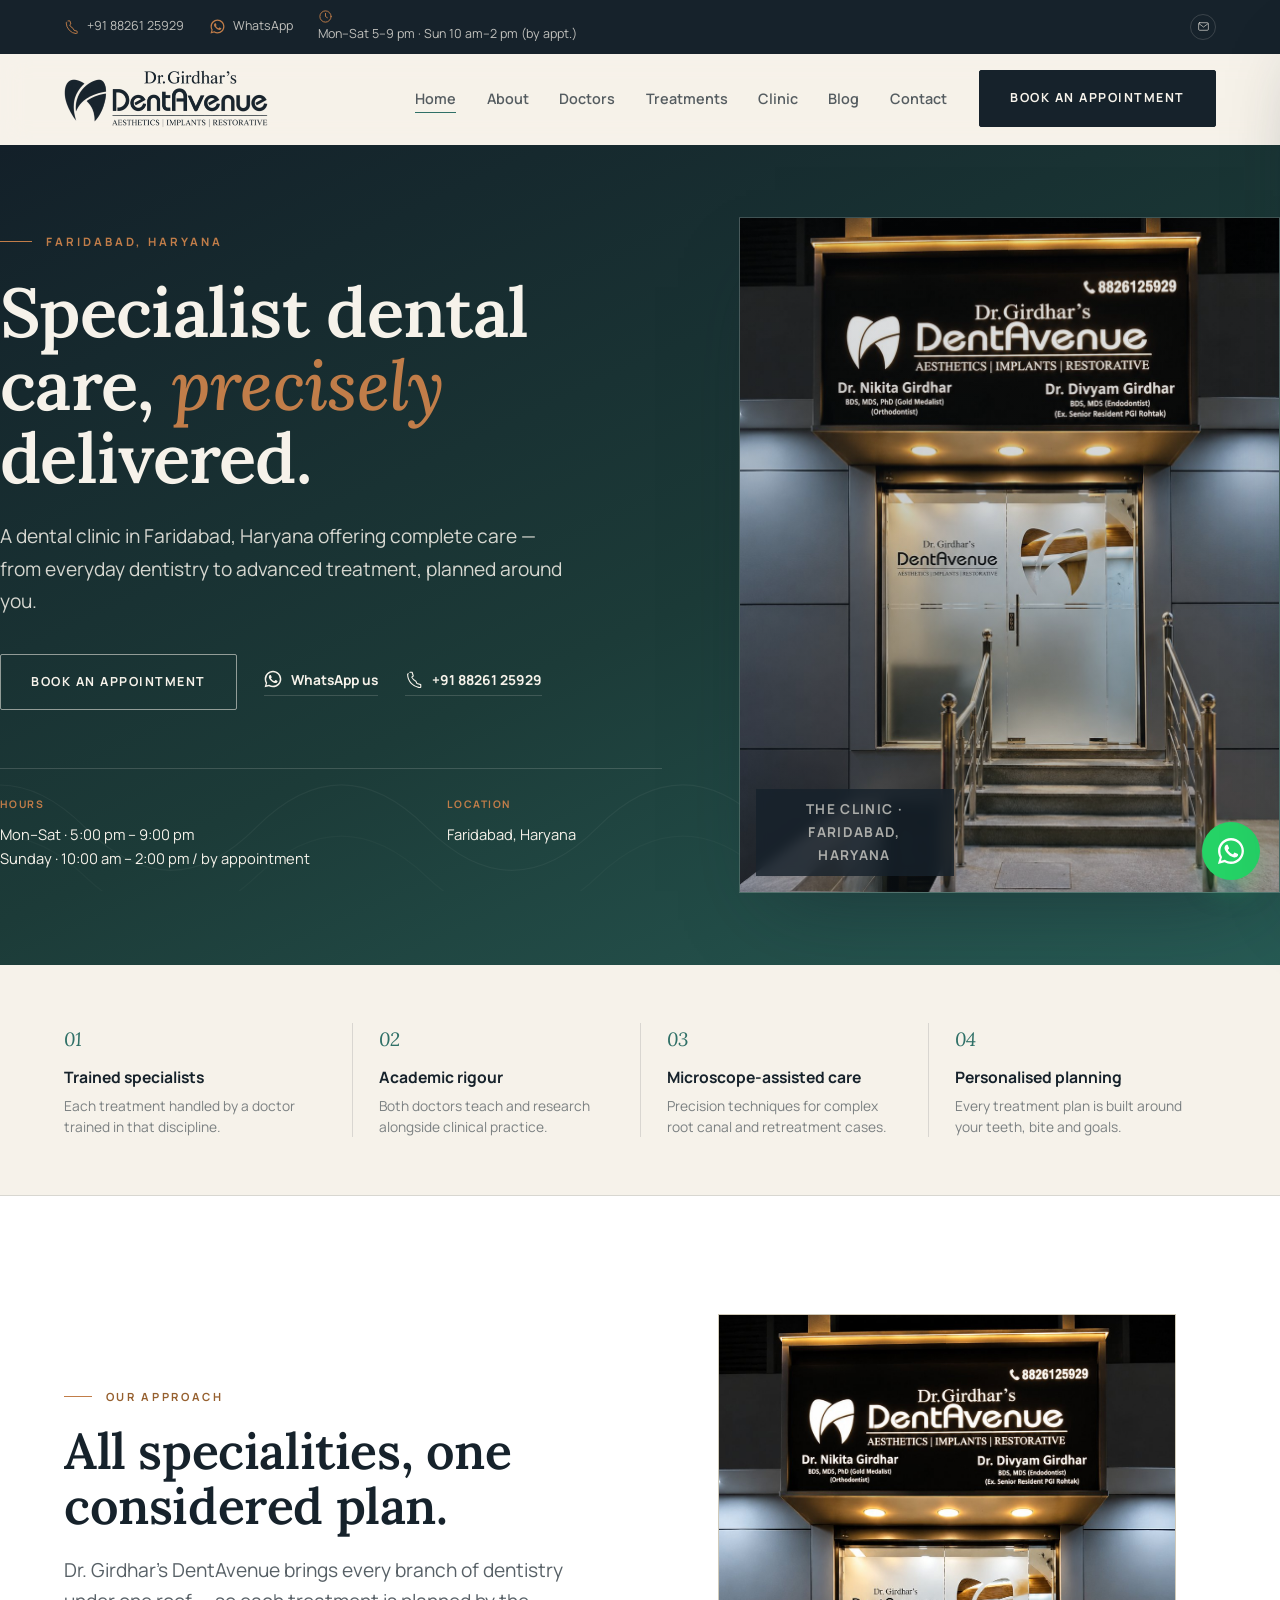
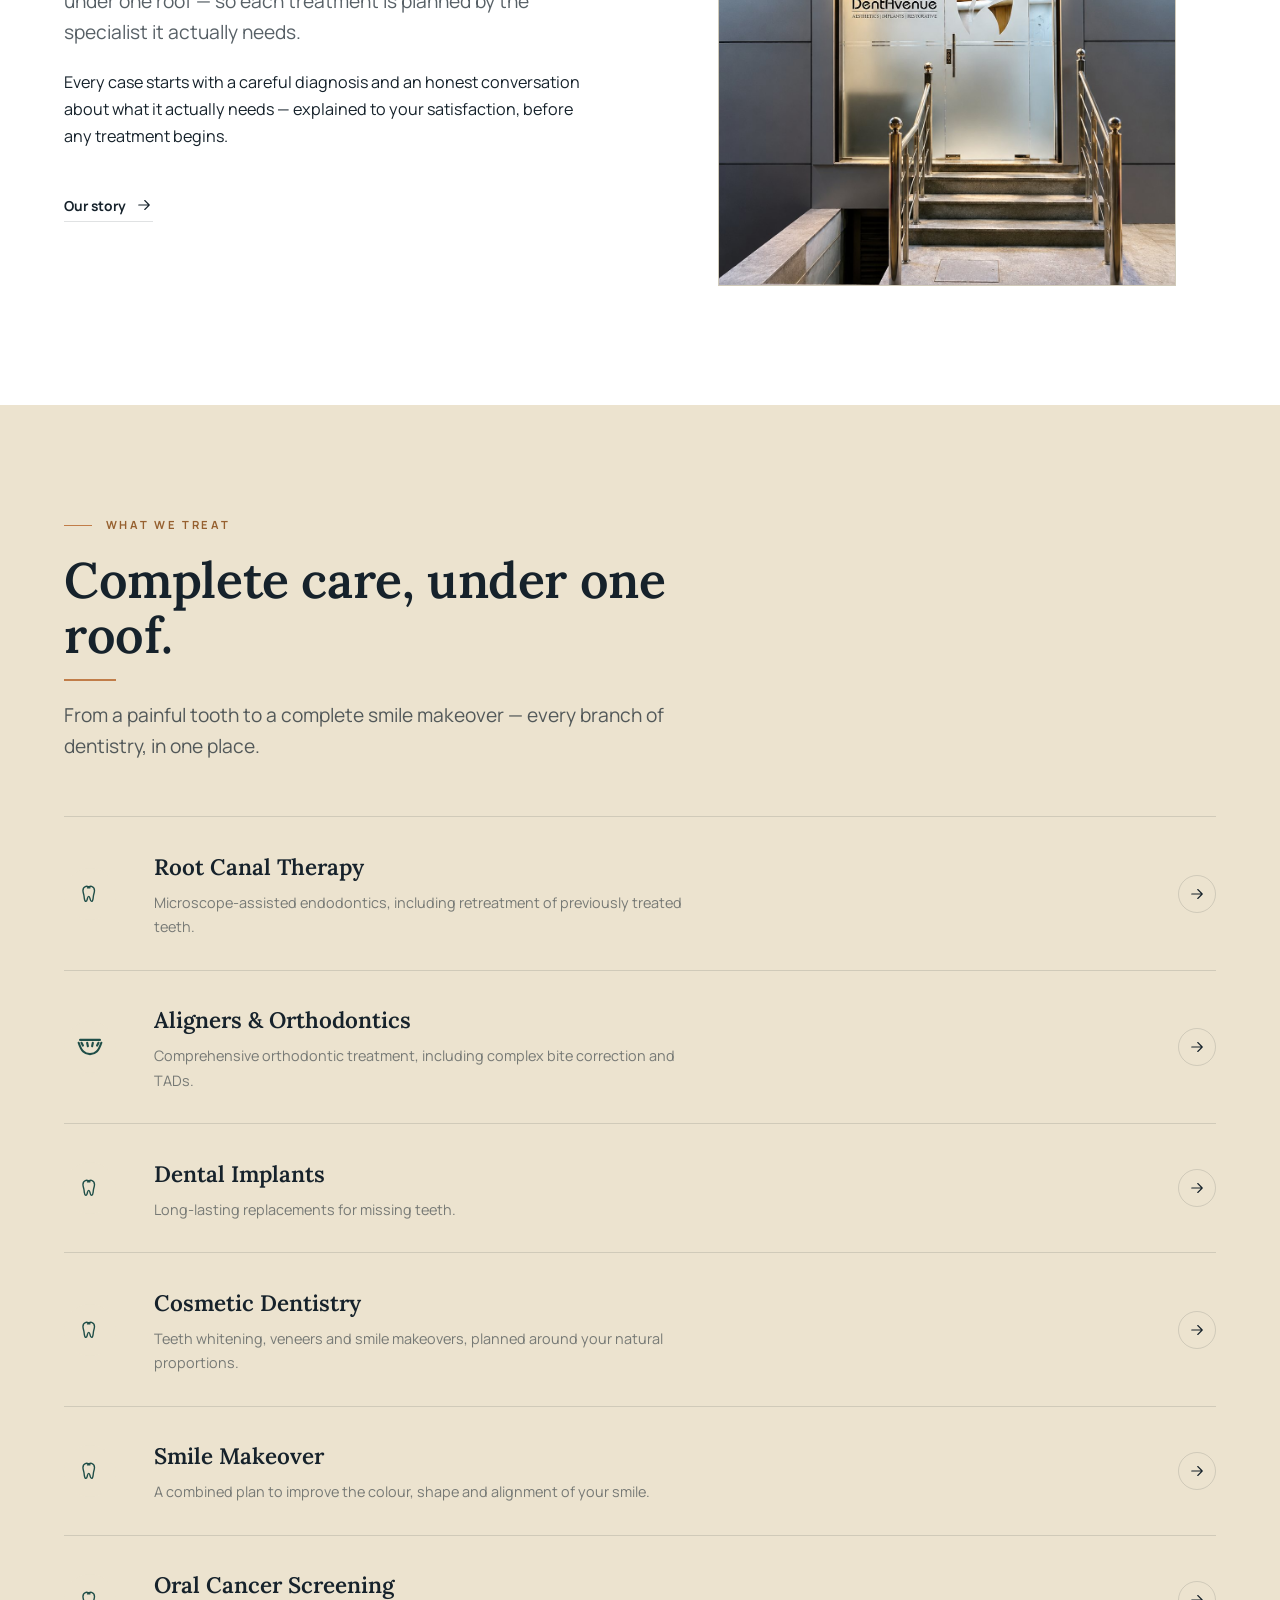
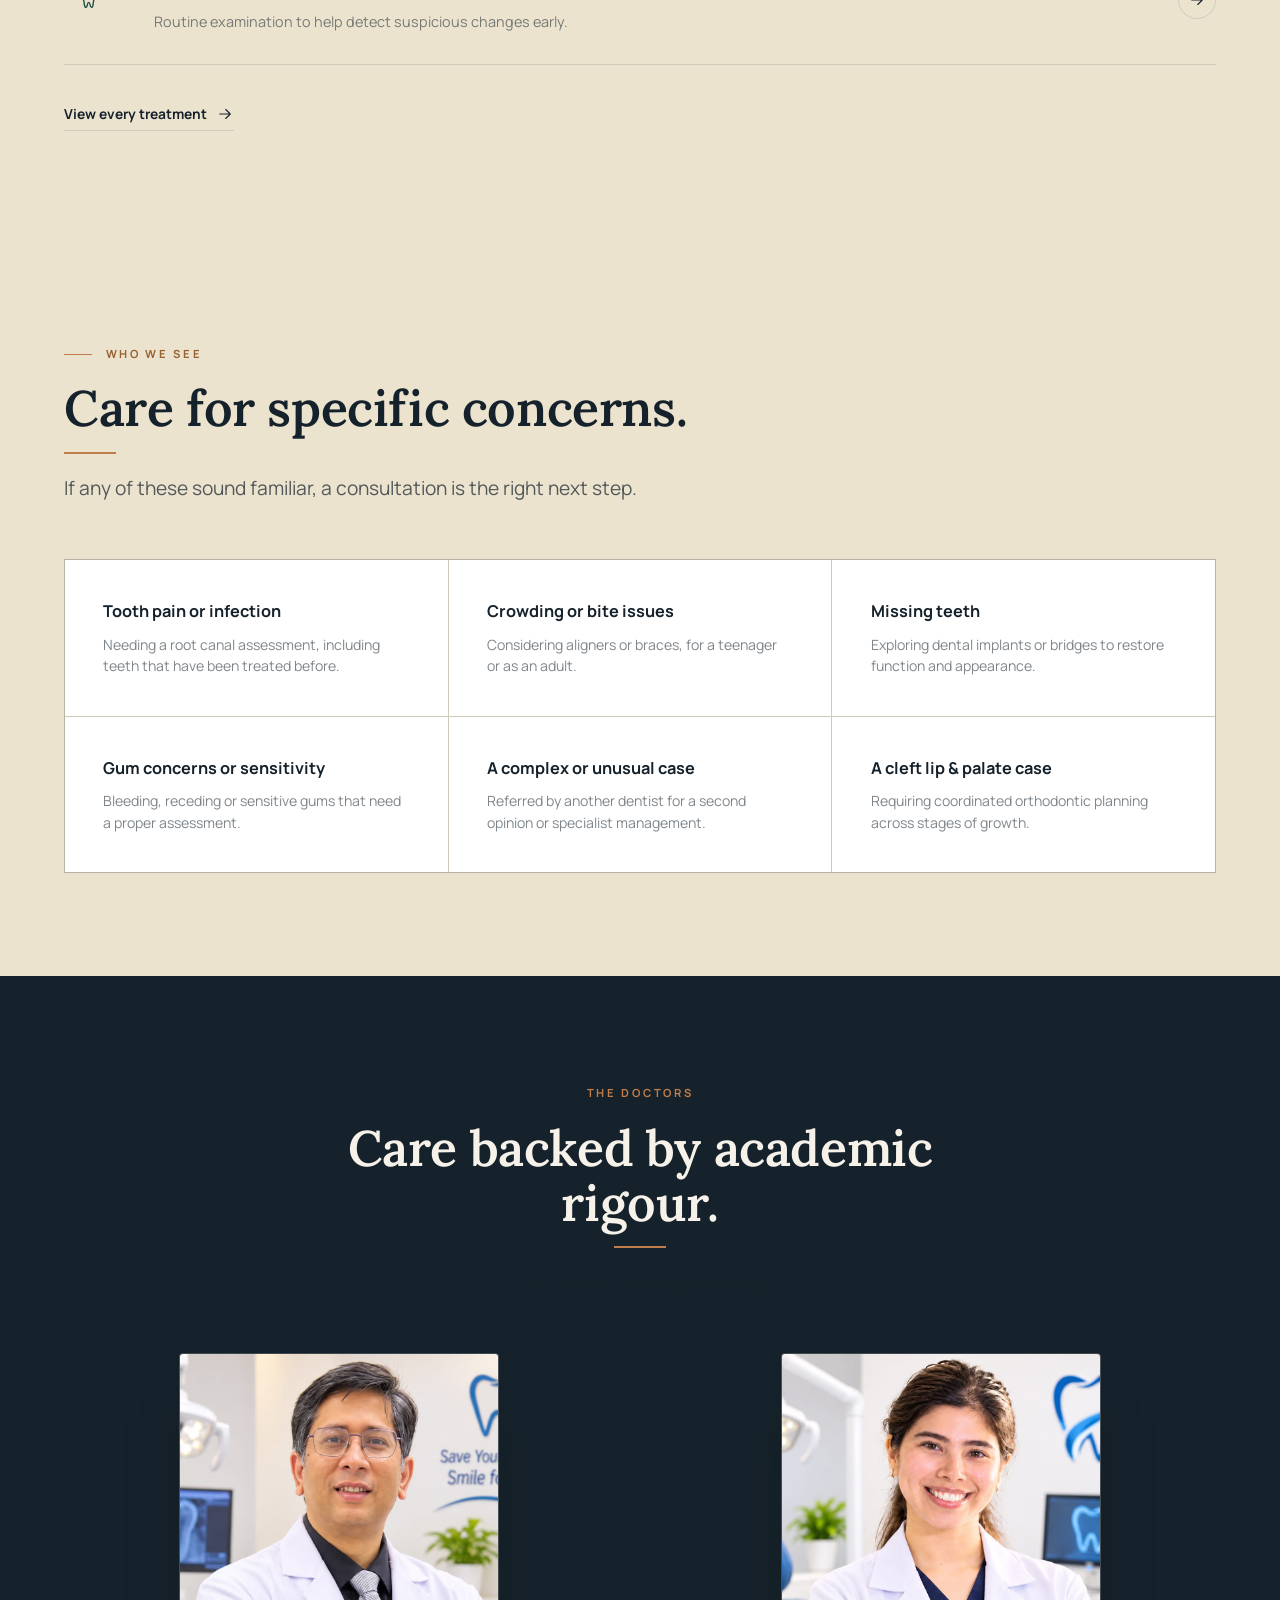
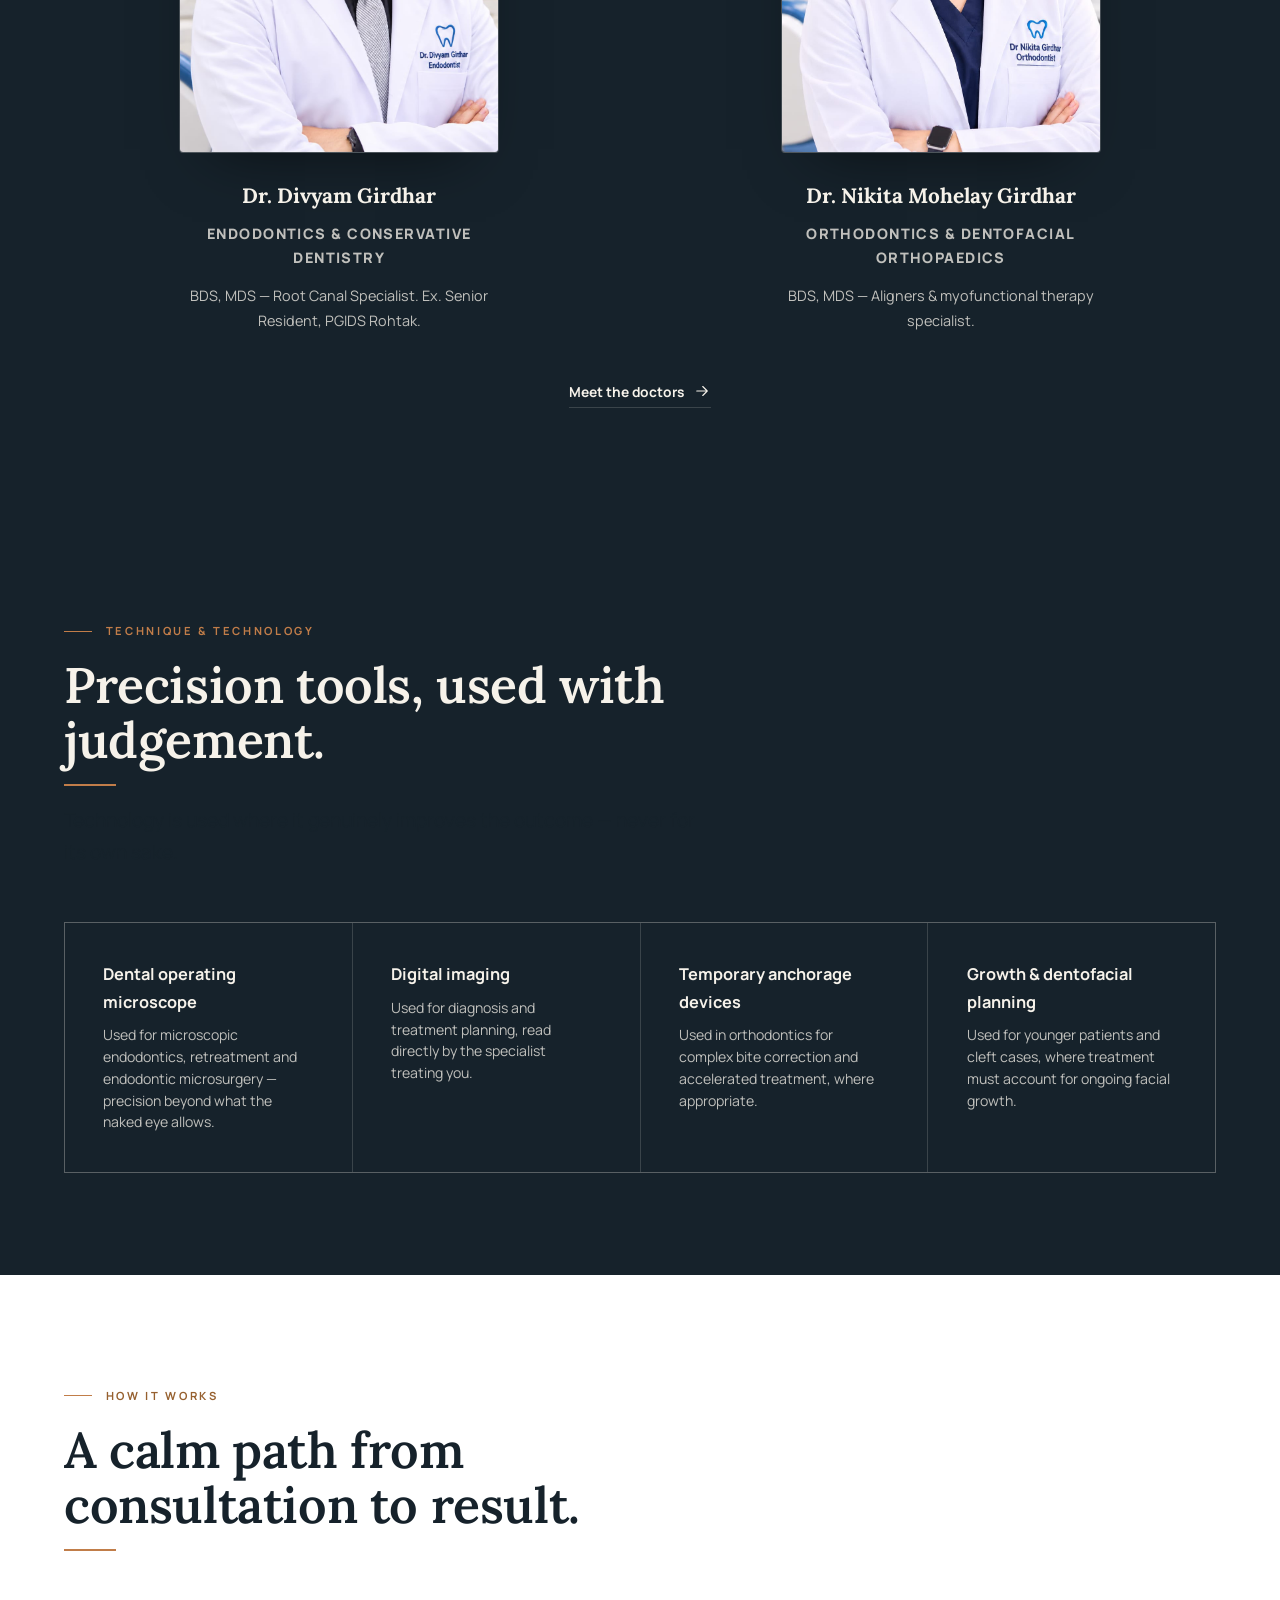
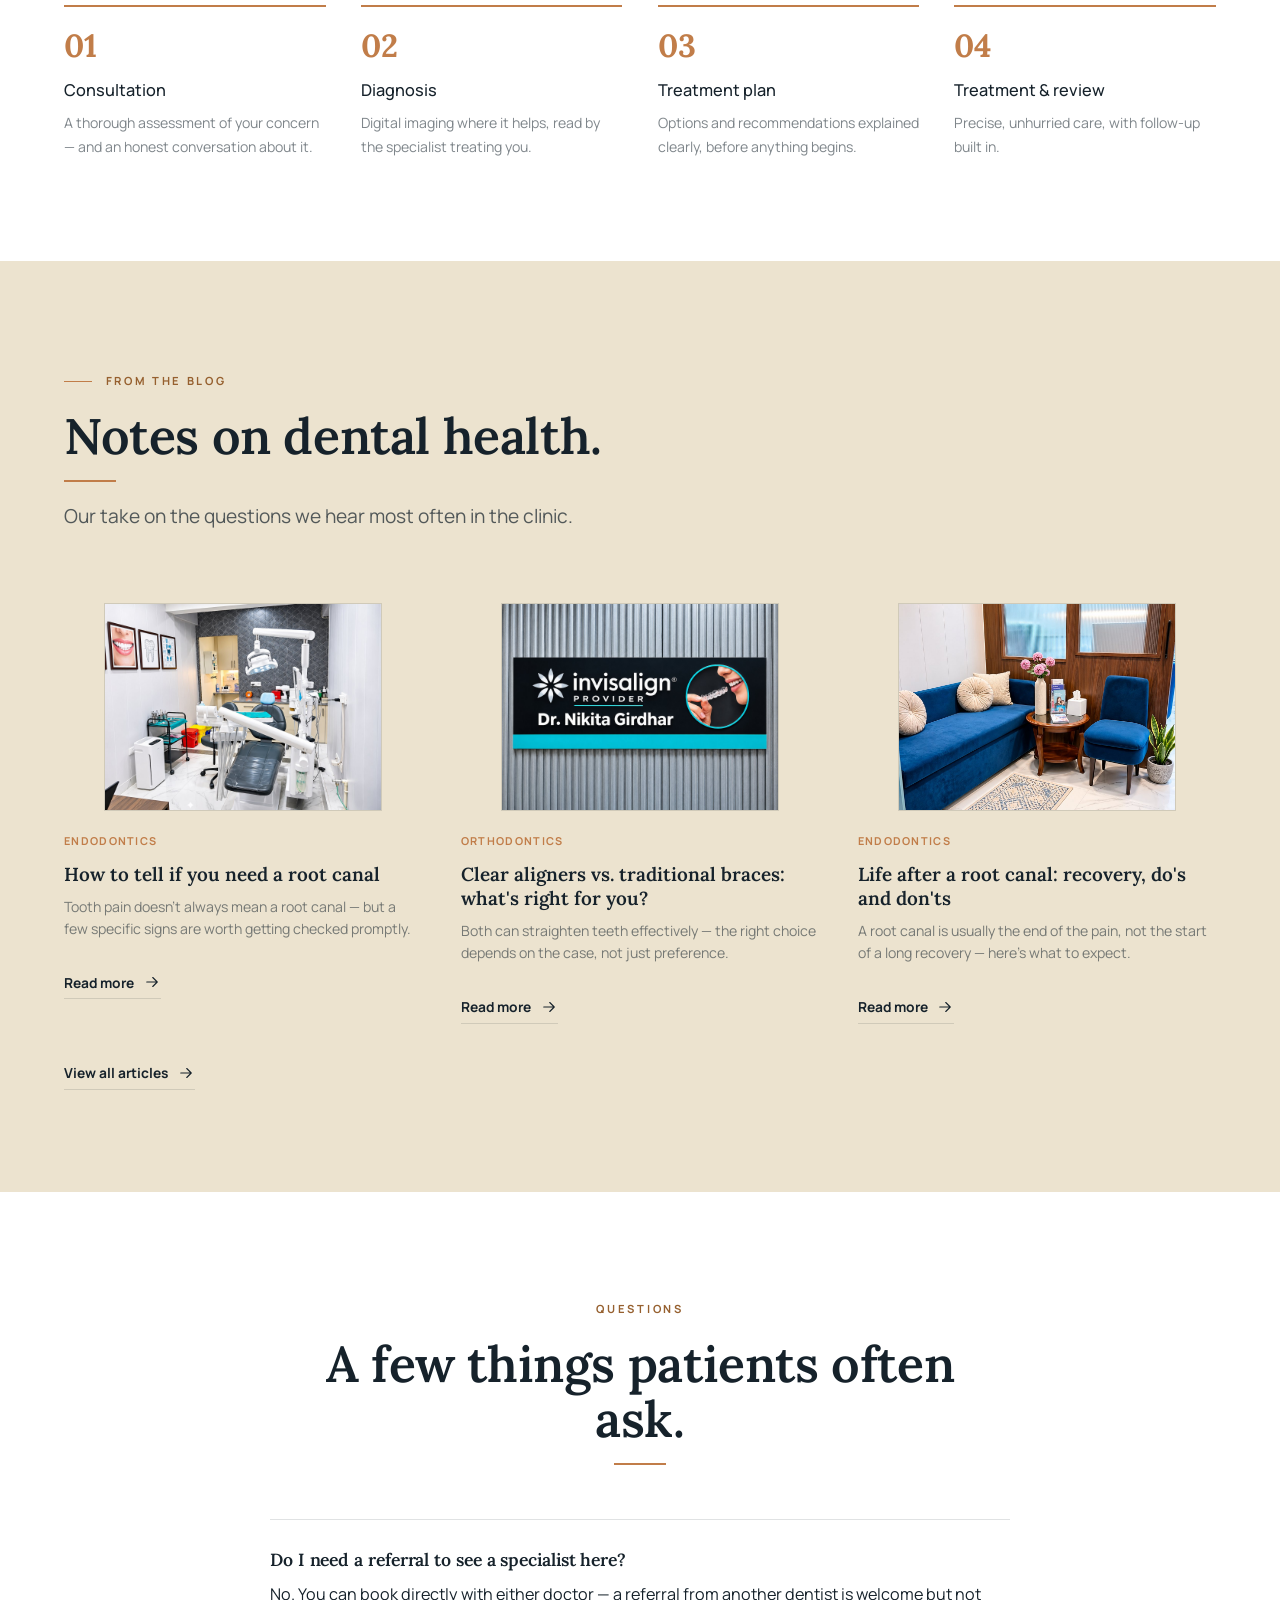
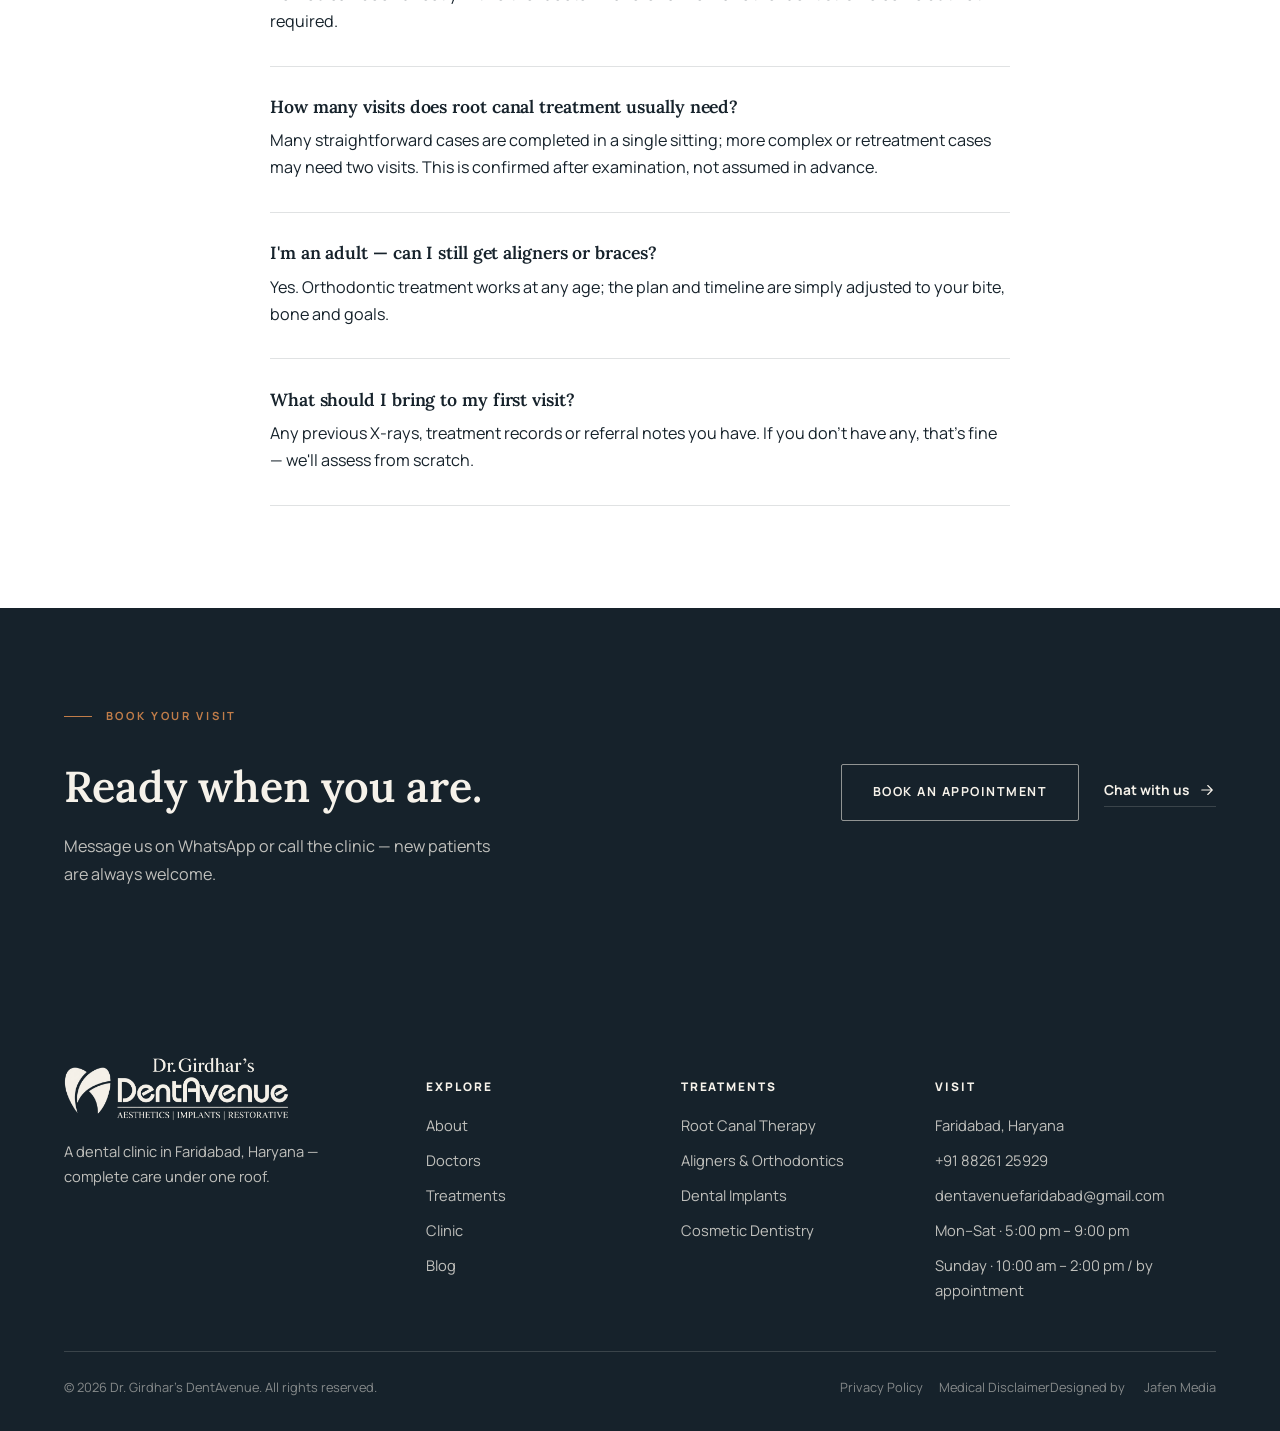
==== commit a0d40237: "Use exterior photo in homepage Our approach section Co-Authored-By: Claude Sonnet 5.5 <noreply@anthr" ====
--- a/index.html
+++ b/index.html
@@ -68,7 +68,6 @@
 </div>
 <div class="hero__side has-img is-slideshow" data-reveal data-slideshow>
 <img src="assets/img/exterior.jpg" alt="Dr. Girdhar's DentAvenue entrance" class="is-active">
-<img src="assets/img/room-real-1.jpg" alt="Treatment room at Dr. Girdhar's DentAvenue">
 <img src="assets/img/treatment.jpg" alt="Treatment room at Dr. Girdhar's DentAvenue">
 <img src="assets/img/lounge.jpg" alt="Waiting lounge at Dr. Girdhar's DentAvenue">
 <img src="assets/img/xray.jpg" alt="Digital X-ray workstation">
@@ -89,7 +88,7 @@
 <p class="muted" style="margin-top:1rem">Every case starts with a careful diagnosis and an honest conversation about what it actually needs — explained to your satisfaction, before any treatment begins.</p>
 <a class="text-link" style="margin-top:1.6rem" href="about.html">Our story<svg class="ic" viewBox="0 0 24 24" width="18" height="18" fill="none" stroke="currentColor" stroke-width="1.5" stroke-linecap="round" stroke-linejoin="round" aria-hidden="true"><path d="M5 12h14M13 6l6 6-6 6"/></svg></a>
 </div>
-<div class="split__media" data-reveal><figure class="frame frame--tall frame--duo"><img src="assets/img/lounge.jpg" alt="Waiting lounge"></figure></div>
+<div class="split__media" data-reveal><figure class="frame frame--tall frame--duo"><img src="assets/img/exterior.jpg" alt="Dr. Girdhar's DentAvenue entrance"></figure></div>
 </div></section><section class="section bg-band"><div class="wrap">
 <div class="section-head" data-reveal><span class="eyebrow  ">What we treat</span><h2 class="display-2">Complete care, under one roof.</h2><span class="section-head__rule"></span><p class="lead" style="margin-top:1.2rem">From a painful tooth to a complete smile makeover — every branch of dentistry, in one place.</p></div>
 <ul class="tlist" data-reveal>
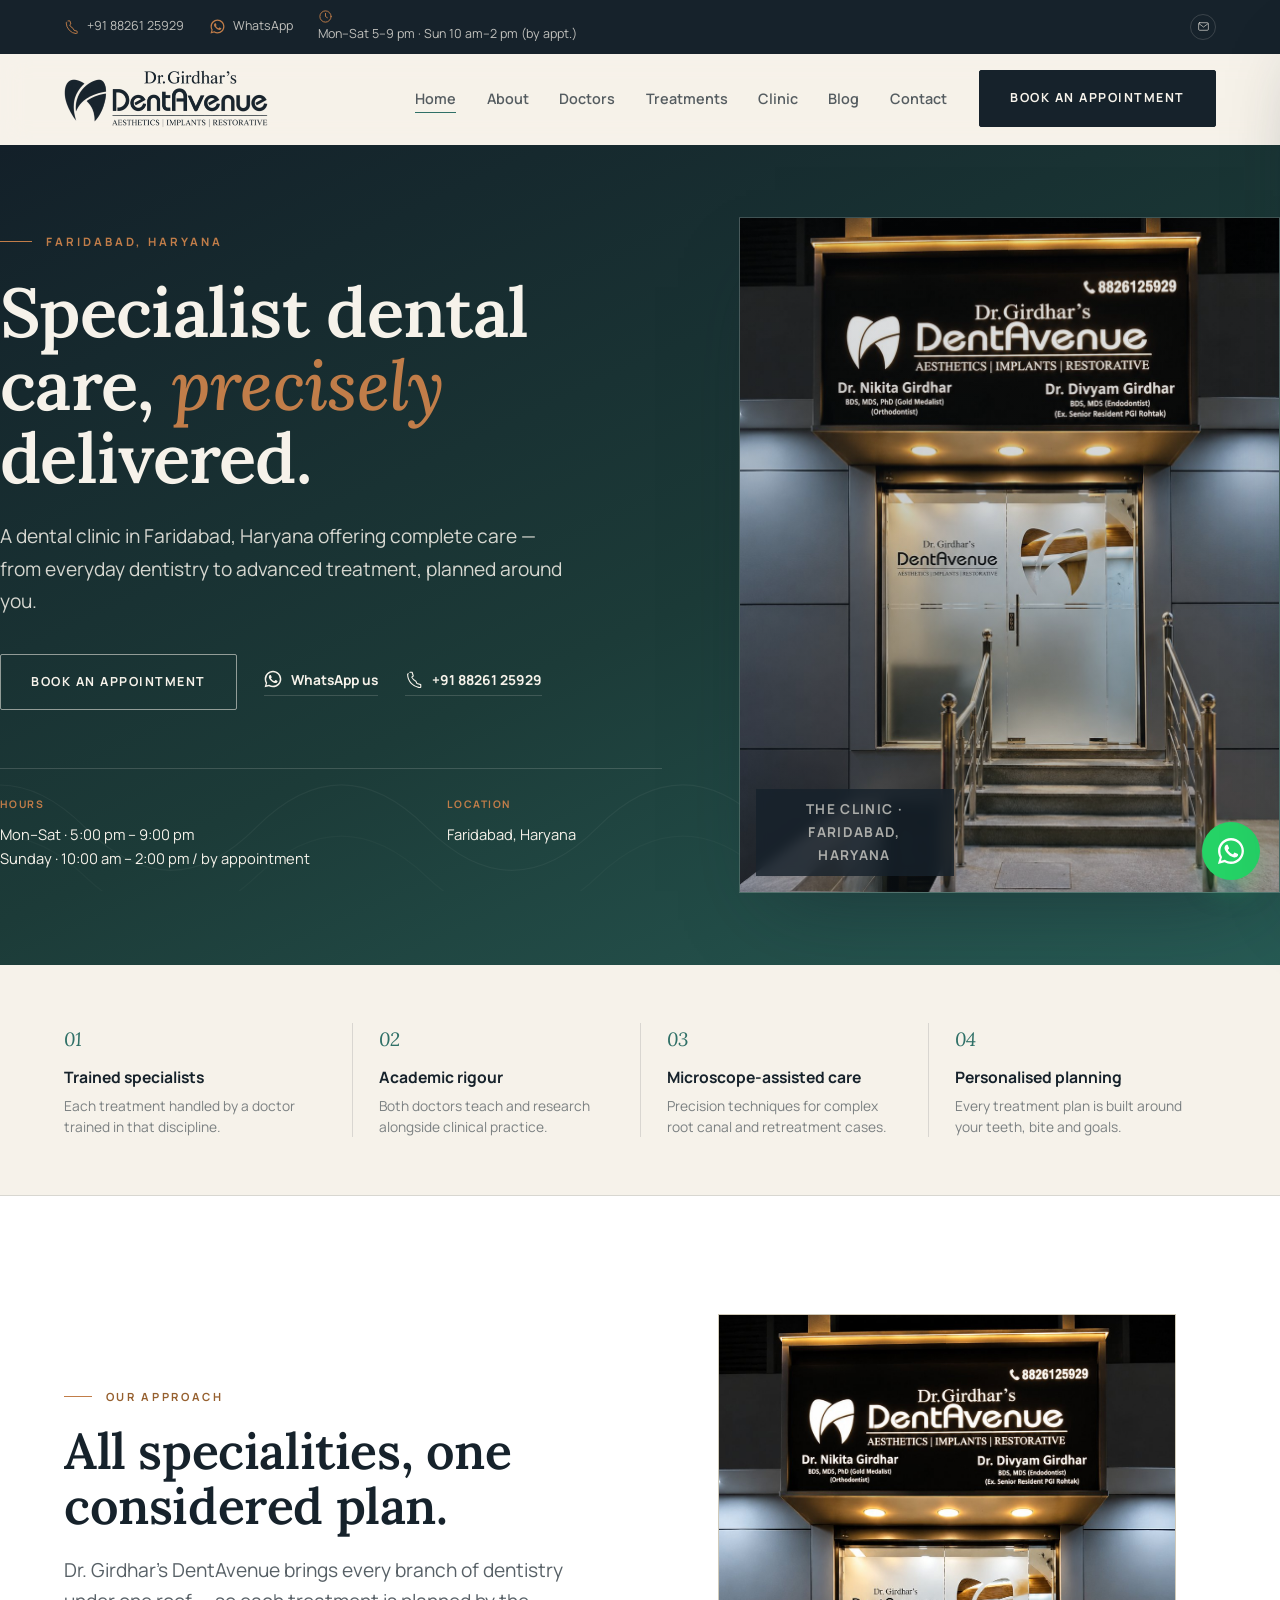
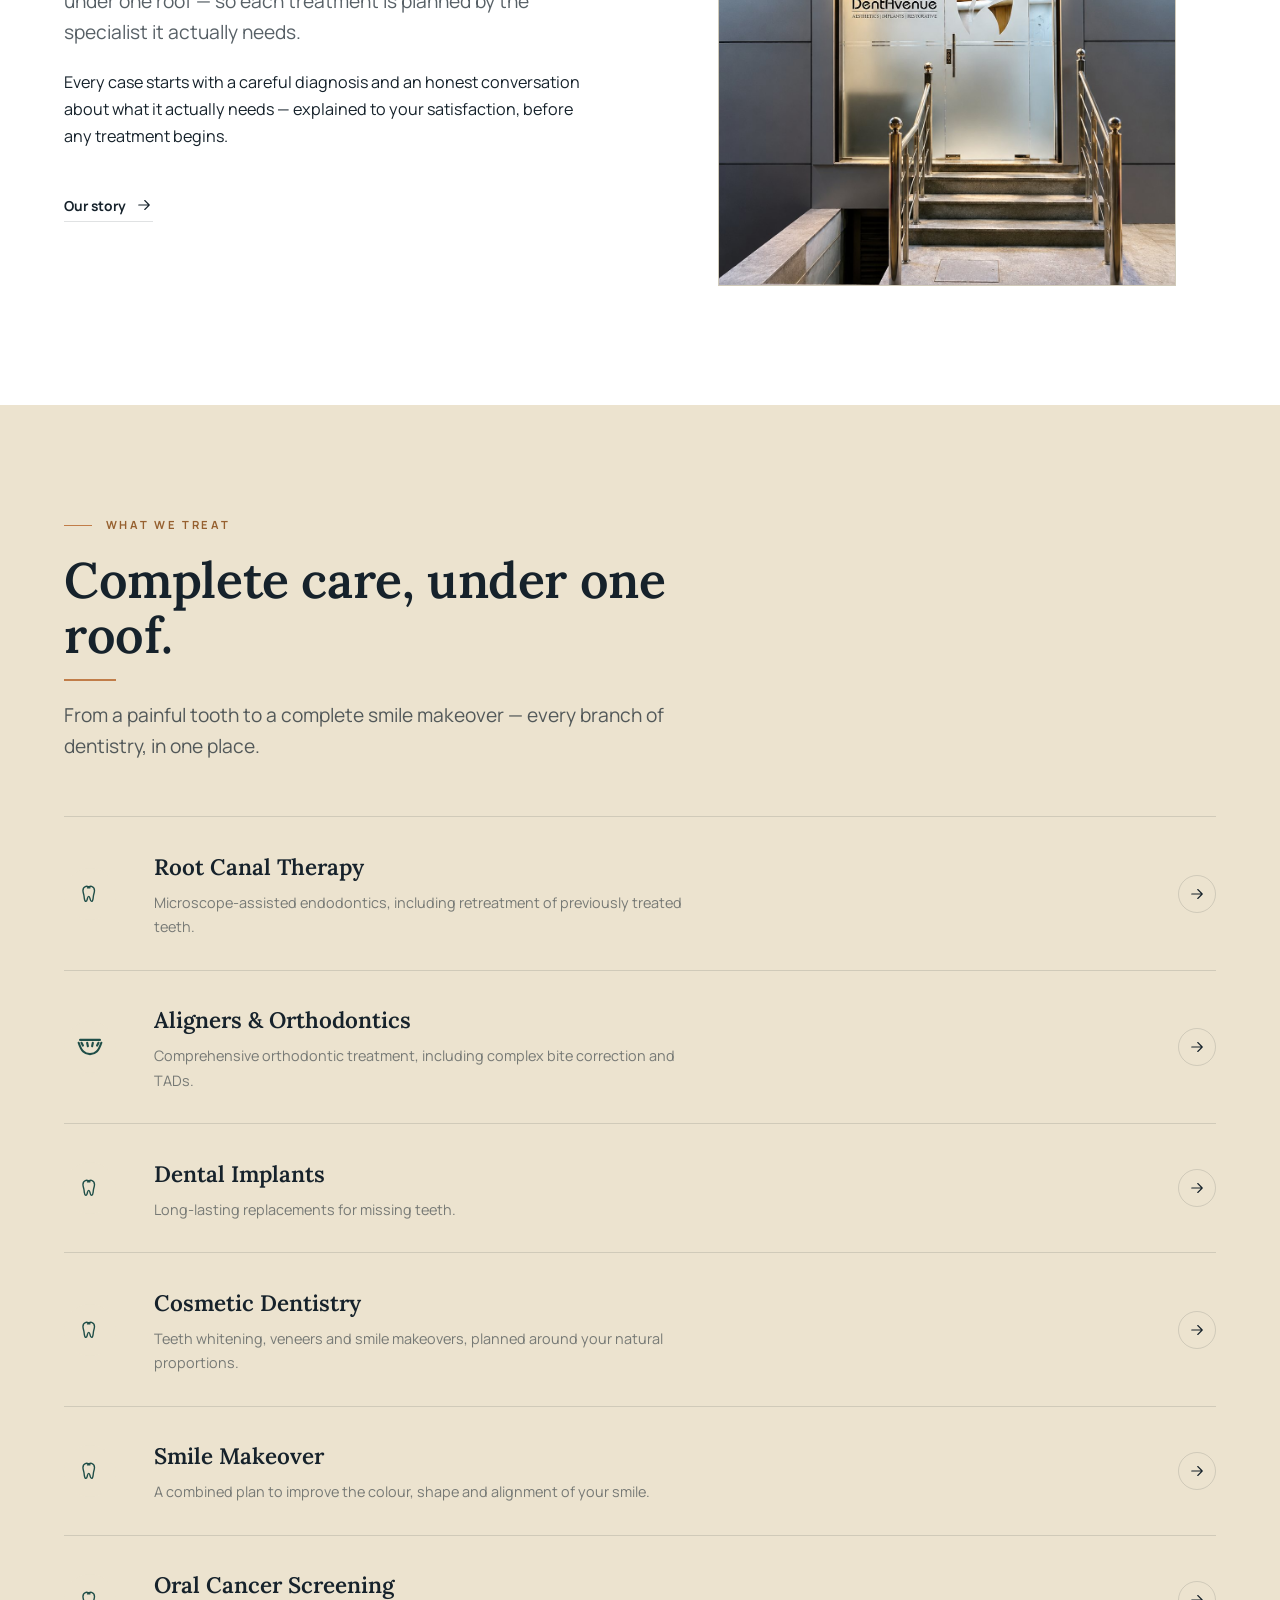
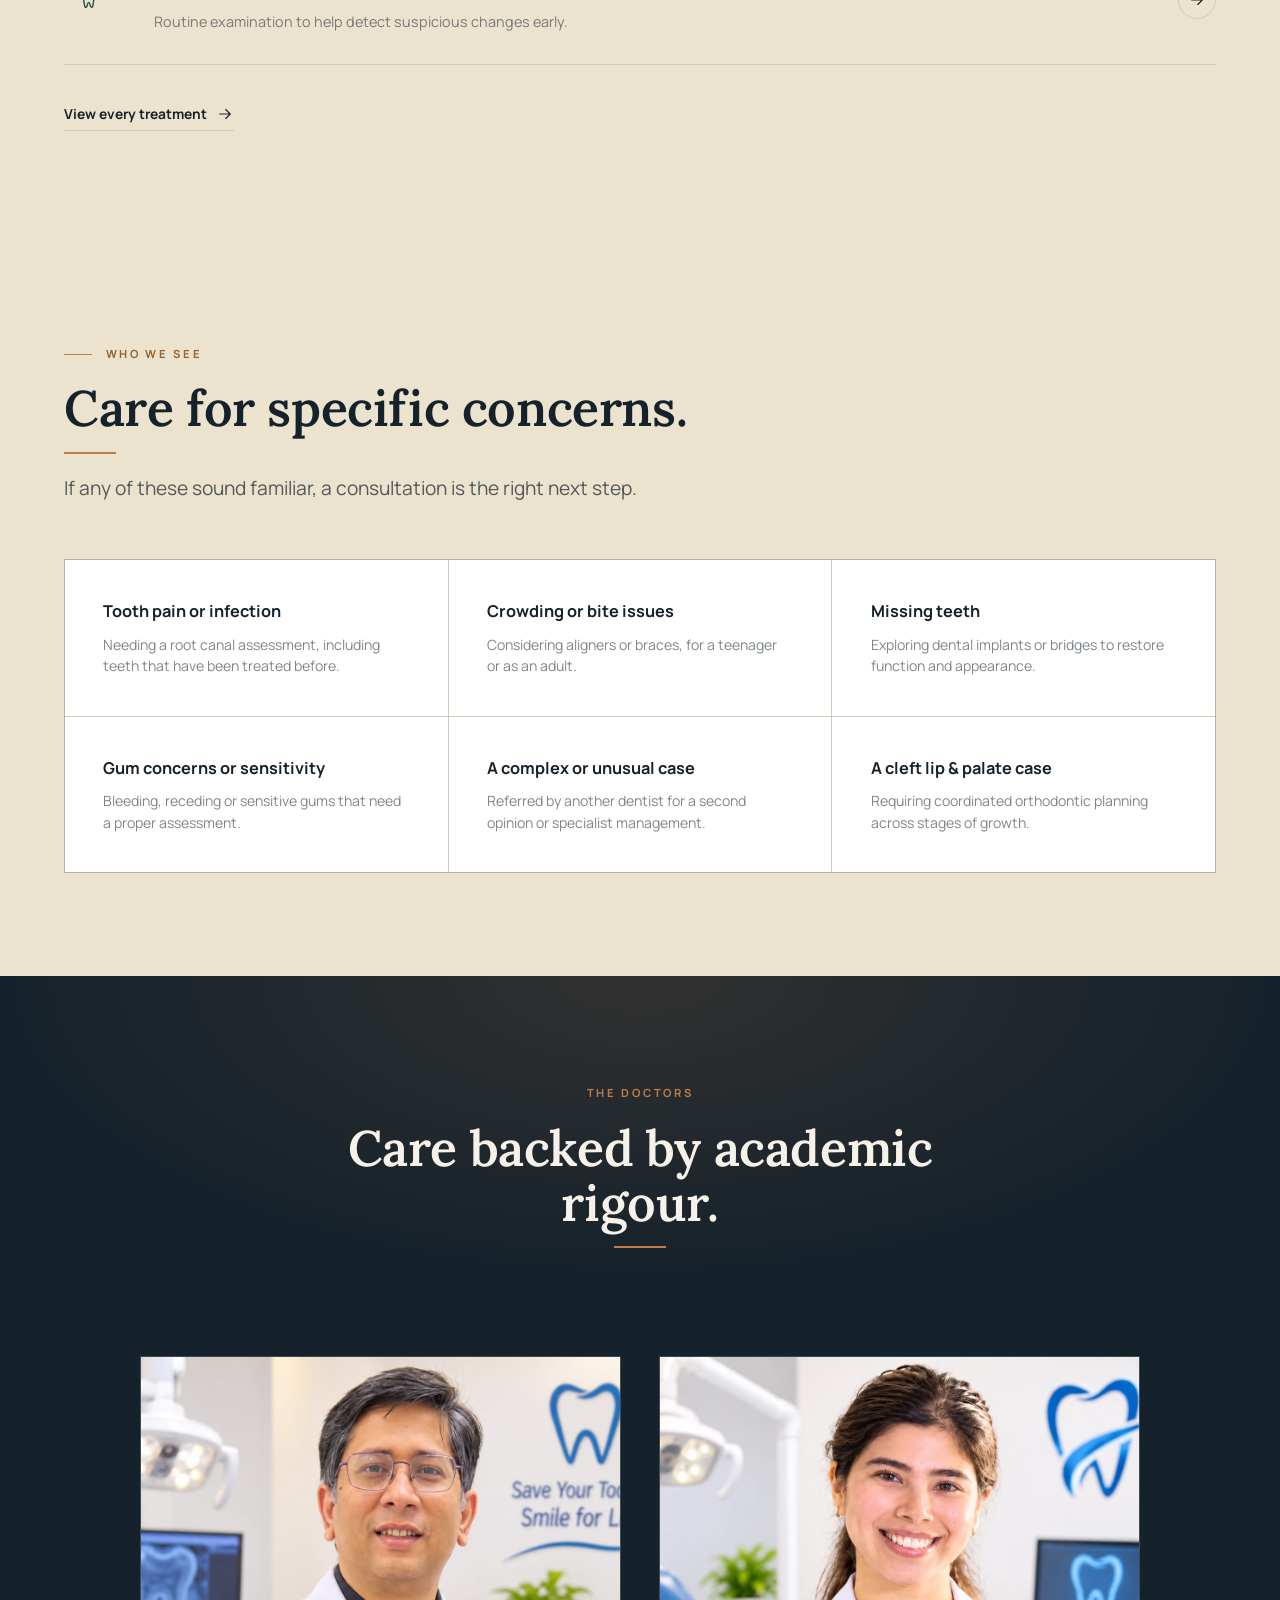
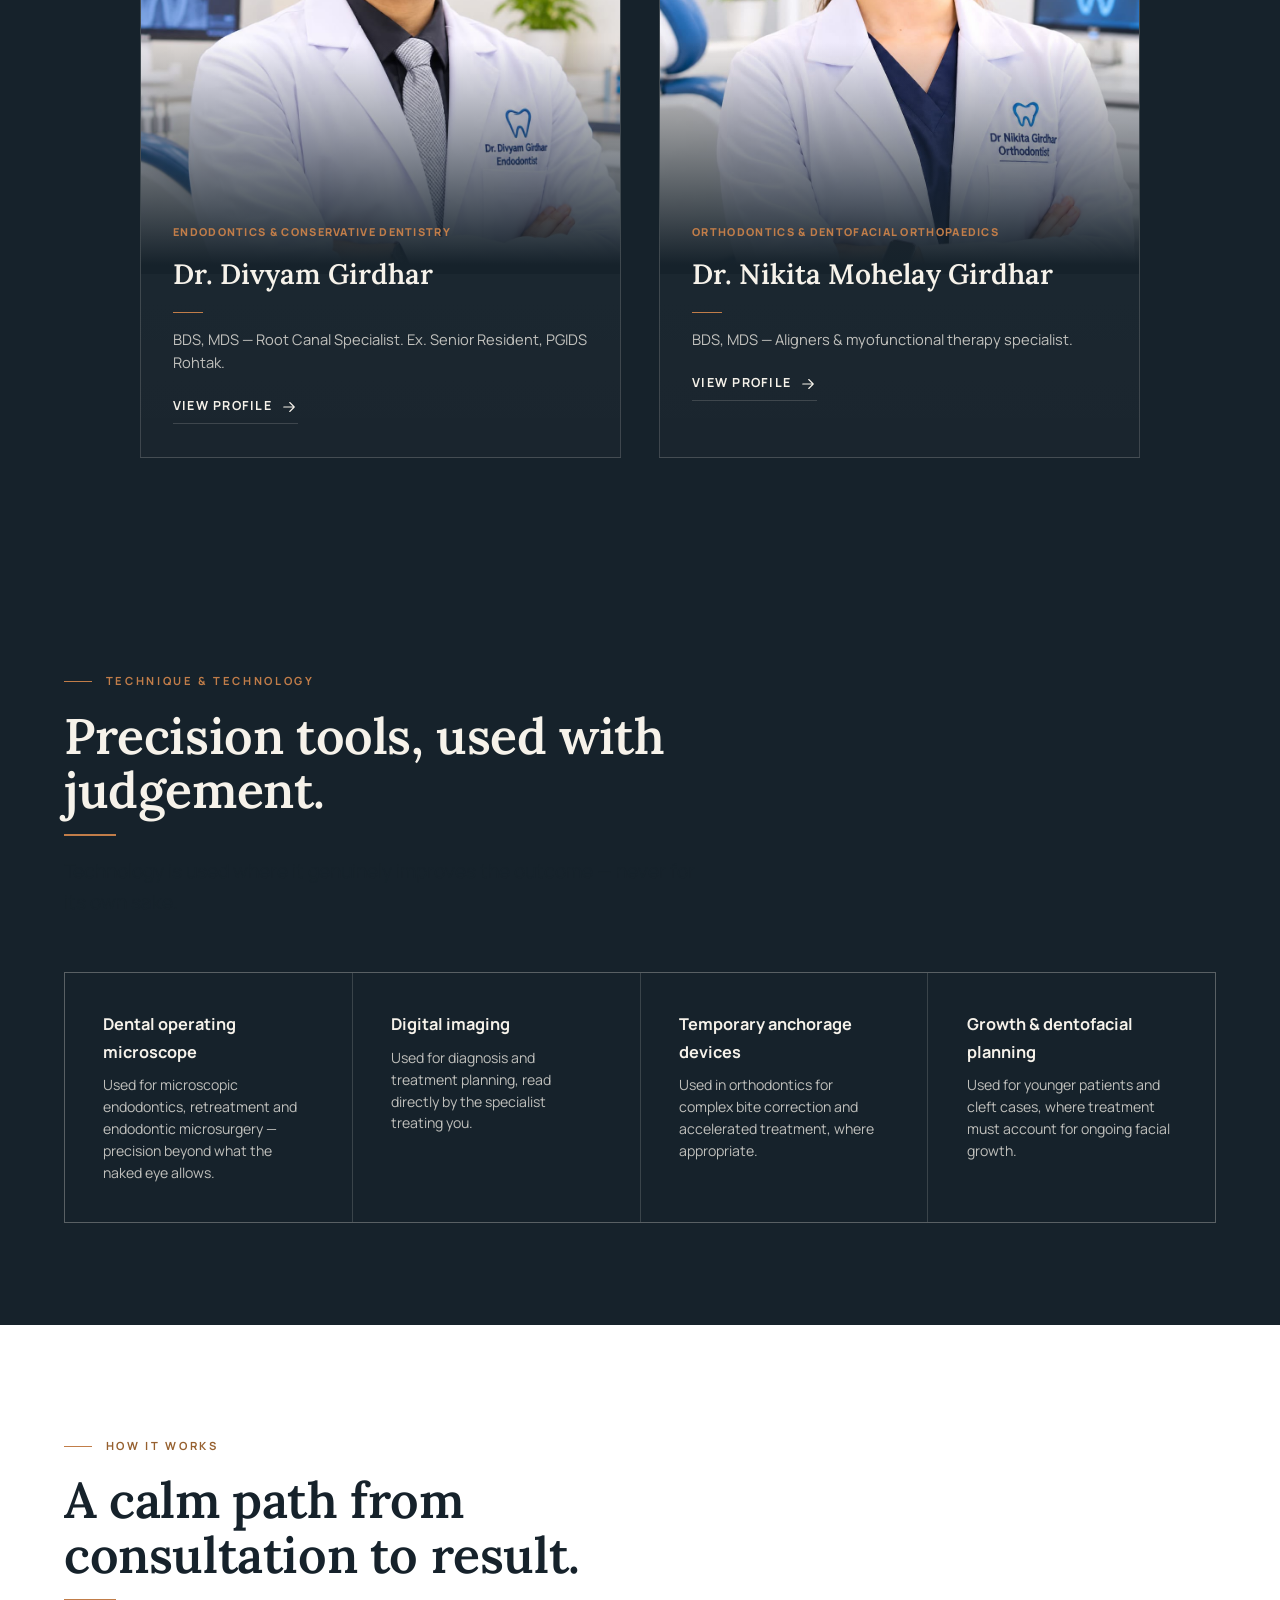
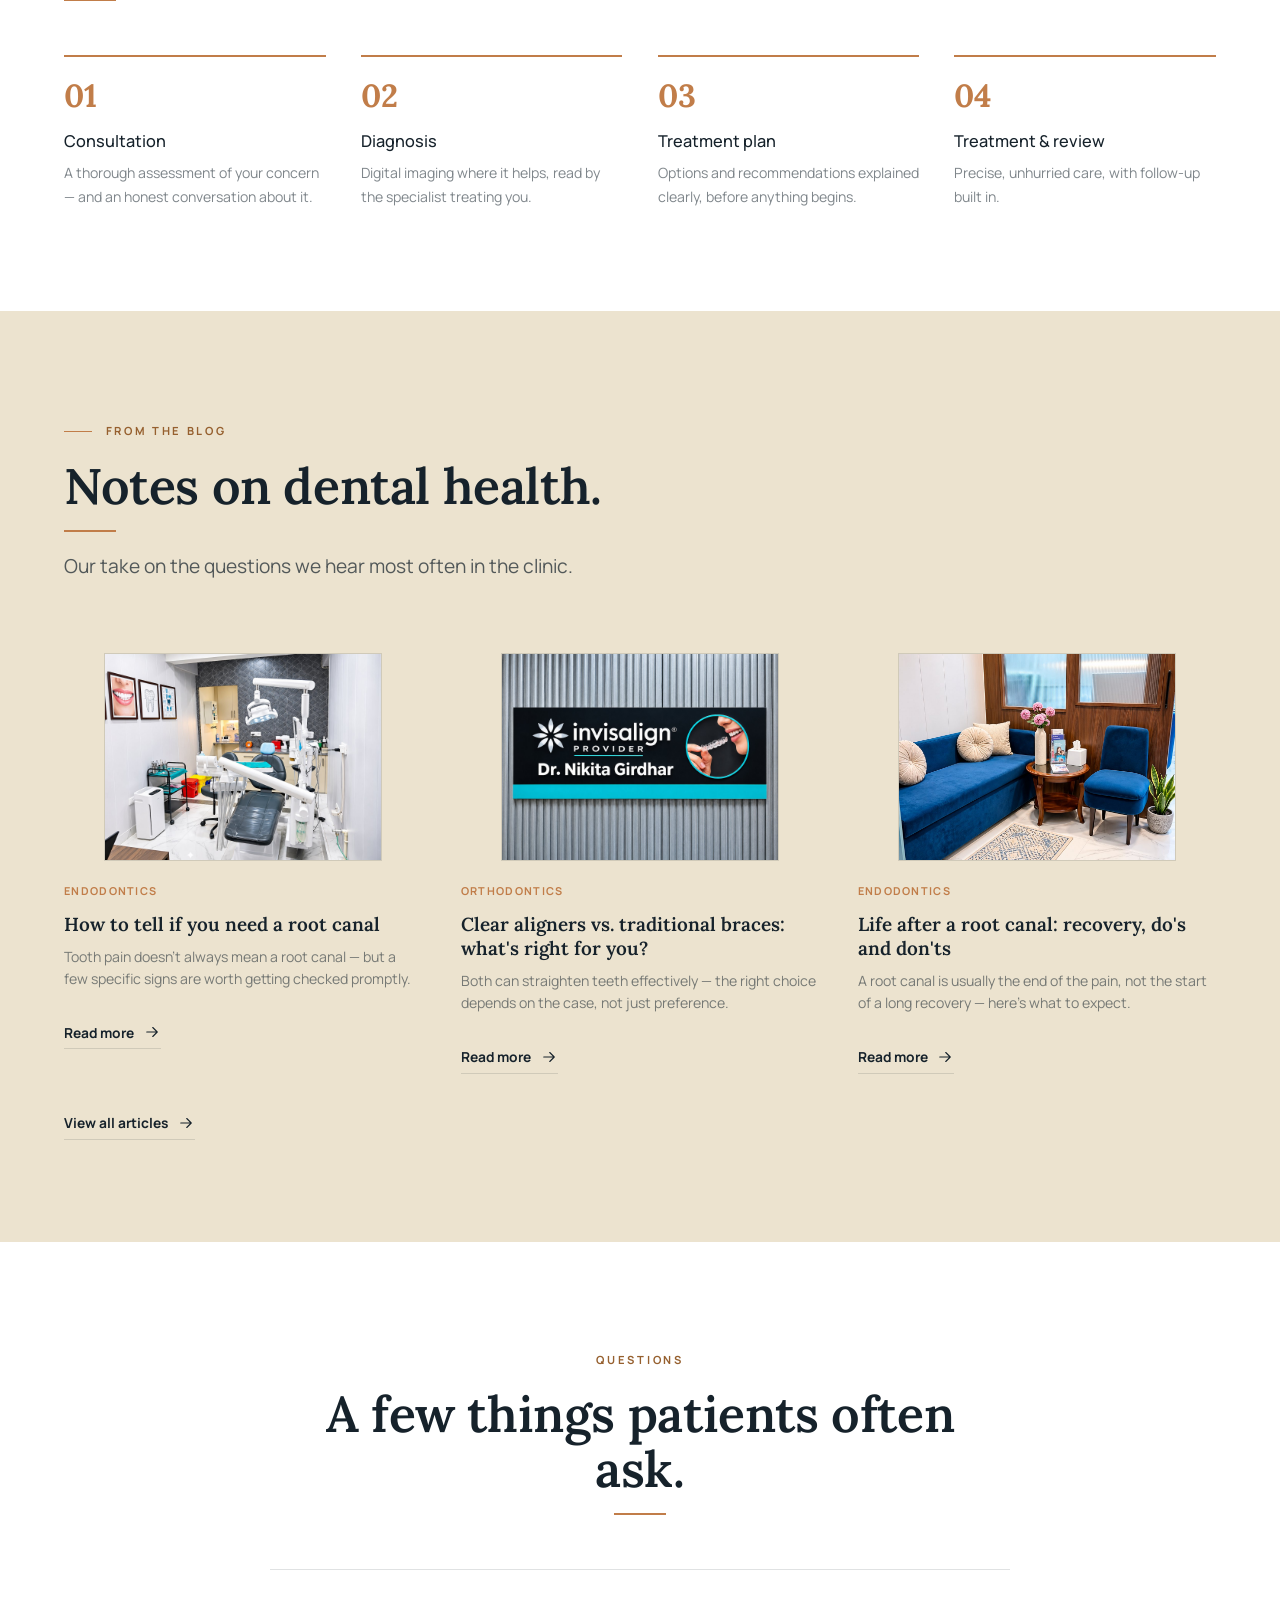
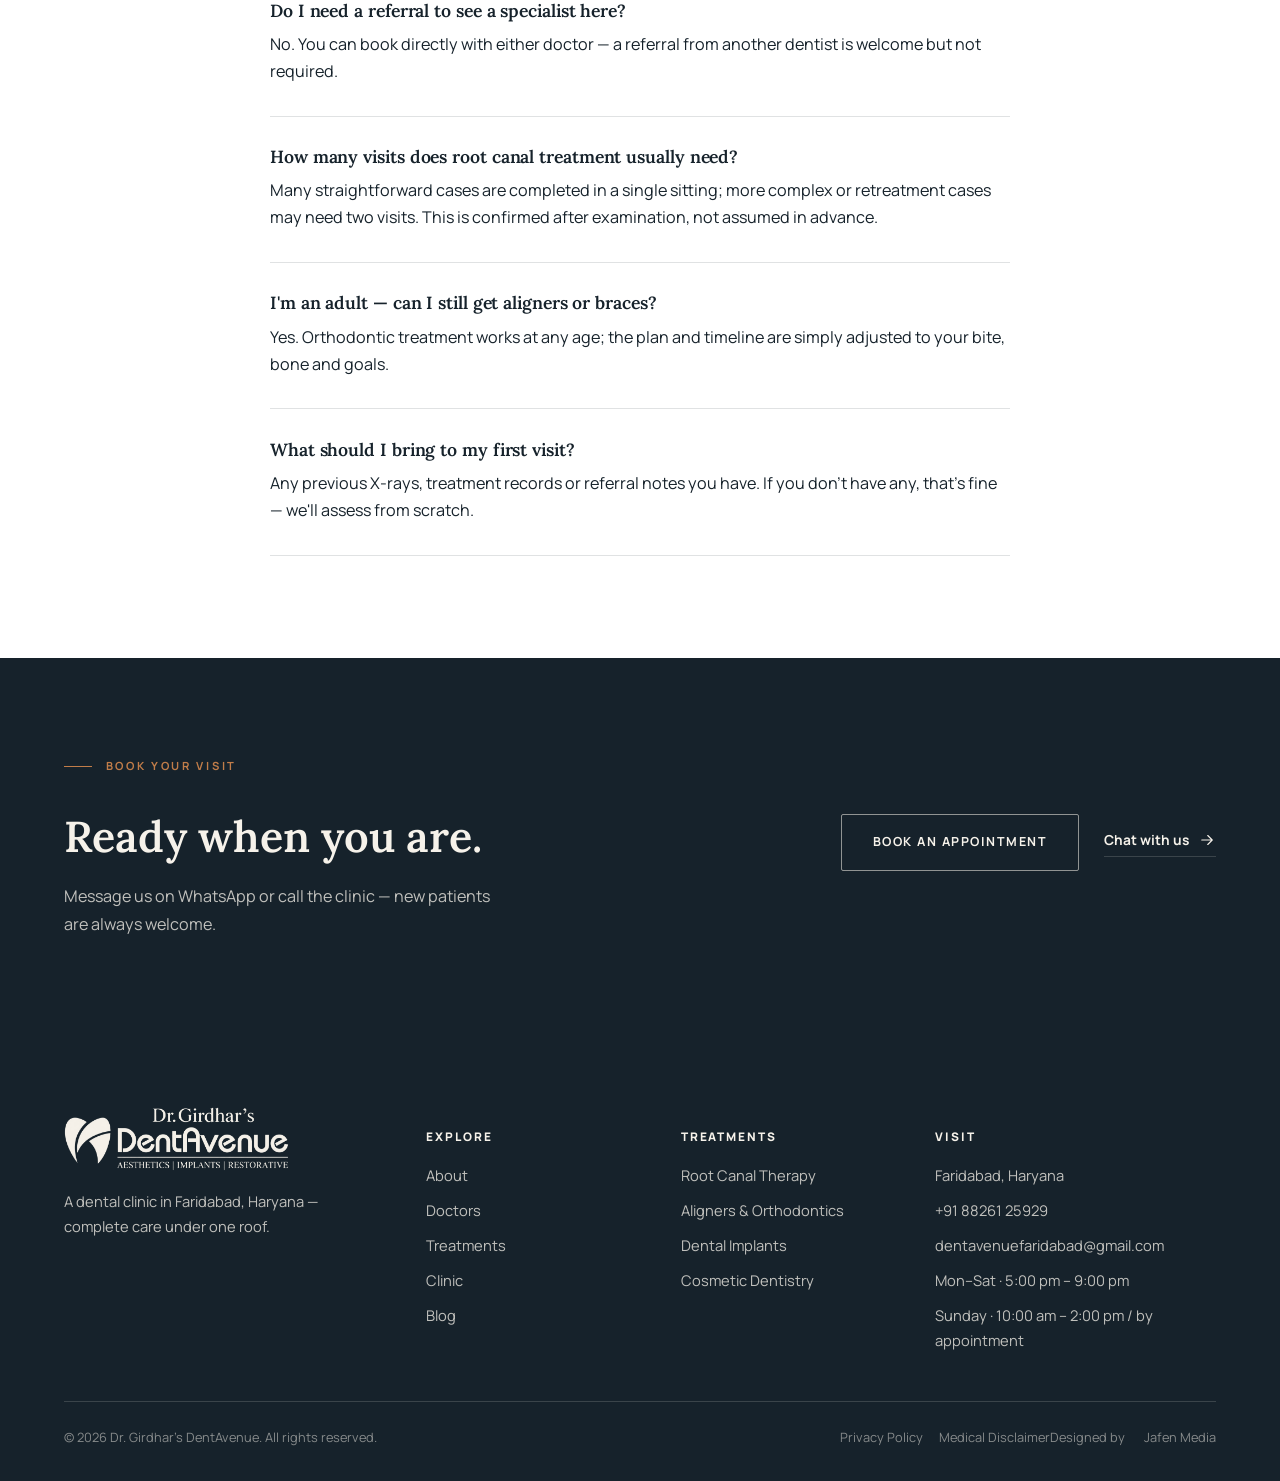
==== commit 99a16500: "Redesign homepage doctors section as premium profile cards Co-Authored-By: Claude Sonnet 5.5 <norepl" ====
--- a/index.html
+++ b/index.html
@@ -7,7 +7,7 @@
 <meta name="description" content="Dr. Girdhar's DentAvenue — a dental clinic in Faridabad offering complete care under one roof.">
 <link rel="preconnect" href="https://fonts.googleapis.com"><link rel="preconnect" href="https://fonts.gstatic.com" crossorigin>
 <link href="https://fonts.googleapis.com/css2?family=Lora:ital,wght@0,500;0,600;0,700;1,500&family=Manrope:wght@400;500;600;700;800&display=swap" rel="stylesheet">
-<link rel="stylesheet" href="assets/css/site.css?v=d16bfe56">
+<link rel="stylesheet" href="assets/css/site.css?v=9ea2dc63">
 
 </head>
 <body>
@@ -110,13 +110,18 @@
 <div class="feat"><h3>A complex or unusual case</h3><p>Referred by another dentist for a second opinion or specialist management.</p></div>
 <div class="feat"><h3>A cleft lip &amp; palate case</h3><p>Requiring coordinated orthodontic planning across stages of growth.</p></div>
 </div>
-</div></section><section class="section bg-ink"><div class="wrap">
+</div></section><section class="section bg-ink doc-showcase"><div class="wrap">
 <div class="section-head is-center" data-reveal><span class="eyebrow eyebrow--center eyebrow--light">The doctors</span><h2 class="display-2">Care backed by academic rigour.</h2><span class="section-head__rule"></span><p class="lead" style="margin-top:1.2rem">The clinic's founding doctors.</p></div>
-<div class="doc-circles stagger" data-reveal>
-<div class="doc-circle"><div class="doc-circle__ph"><img src="assets/img/dr-divyam.jpg" alt="Dr. Divyam Girdhar"></div><h3>Dr. Divyam Girdhar</h3><p class="doc-circle__role">Endodontics &amp; Conservative Dentistry</p><span class="doc-circle__rule"></span><p>BDS, MDS — Root Canal Specialist. Ex. Senior Resident, PGIDS Rohtak.</p></div>
-<div class="doc-circle"><div class="doc-circle__ph"><img src="assets/img/dr-nikita.jpg" alt="Dr. Nikita Mohelay Girdhar"></div><h3>Dr. Nikita Mohelay Girdhar</h3><p class="doc-circle__role">Orthodontics &amp; Dentofacial Orthopaedics</p><span class="doc-circle__rule"></span><p>BDS, MDS — Aligners &amp; myofunctional therapy specialist.</p></div>
-</div>
-<p class="center" style="margin-top:clamp(2rem,4vw,2.8rem)" data-reveal><a class="text-link text-link--light" href="doctors.html">Meet the doctors<svg class="ic" viewBox="0 0 24 24" width="18" height="18" fill="none" stroke="currentColor" stroke-width="1.5" stroke-linecap="round" stroke-linejoin="round" aria-hidden="true"><path d="M5 12h14M13 6l6 6-6 6"/></svg></a></p>
+<div class="doc-cards stagger" data-reveal>
+<a class="doc-card" href="doctors.html">
+<div class="doc-card__img"><img src="assets/img/dr-divyam.jpg" alt="Dr. Divyam Girdhar, Endodontist"></div>
+<div class="doc-card__body"><span class="doc-card__role">Endodontics &amp; Conservative Dentistry</span><h3>Dr. Divyam Girdhar</h3><span class="doc-circle__rule"></span><p>BDS, MDS &mdash; Root Canal Specialist. Ex. Senior Resident, PGIDS Rohtak.</p><span class="doc-card__more">View profile<svg class="ic" viewBox="0 0 24 24" width="18" height="18" fill="none" stroke="currentColor" stroke-width="1.5" stroke-linecap="round" stroke-linejoin="round" aria-hidden="true"><path d="M5 12h14M13 6l6 6-6 6"/></svg></span></div>
+</a>
+<a class="doc-card" href="doctors.html">
+<div class="doc-card__img"><img src="assets/img/dr-nikita.jpg" alt="Dr. Nikita Mohelay Girdhar, Orthodontist"></div>
+<div class="doc-card__body"><span class="doc-card__role">Orthodontics &amp; Dentofacial Orthopaedics</span><h3>Dr. Nikita Mohelay Girdhar</h3><span class="doc-circle__rule"></span><p>BDS, MDS &mdash; Aligners &amp; myofunctional therapy specialist.</p><span class="doc-card__more">View profile<svg class="ic" viewBox="0 0 24 24" width="18" height="18" fill="none" stroke="currentColor" stroke-width="1.5" stroke-linecap="round" stroke-linejoin="round" aria-hidden="true"><path d="M5 12h14M13 6l6 6-6 6"/></svg></span></div>
+</a>
+</div>
 </div></section><section class="section bg-ink"><div class="wrap">
 <div class="section-head" data-reveal><span class="eyebrow  eyebrow--light">Technique &amp; technology</span><h2 class="display-2">Precision tools, used with judgement.</h2><span class="section-head__rule"></span><p class="lead" style="margin-top:1.2rem">Technology is used where it genuinely improves the outcome — never for its own sake.</p></div>
 <div class="feat-grid stagger" data-reveal>
--- a/assets/css/site.css
+++ b/assets/css/site.css
@@ -398,3 +398,20 @@
 .brand__logo{ height:58px; width:auto; display:block; }
 .footer-logo{ height:64px; width:auto; display:block; margin-bottom:1rem; }
 @media (max-width:560px){ .brand__logo{ height:46px; } }
+
+.doc-showcase{ position:relative; overflow:hidden; background:radial-gradient(900px 420px at 50% 0%, rgba(193,125,73,.16), transparent 70%), var(--ink); }
+.doc-showcase .section-head h2{ max-width:none; }
+.doc-cards{ display:grid; grid-template-columns:repeat(2,minmax(0,1fr)); gap:clamp(1.6rem,3vw,2.6rem); max-width:1000px; margin:clamp(2.4rem,5vw,3.6rem) auto 0; }
+.doc-card{ display:block; position:relative; border:1px solid var(--line-dark); background:linear-gradient(180deg,rgba(255,255,255,.05),rgba(255,255,255,.015)); overflow:hidden; transition:transform .5s var(--ease), border-color .4s, box-shadow .5s; }
+.doc-card:hover{ transform:translateY(-8px); border-color:var(--copper); box-shadow:0 40px 70px -40px rgba(0,0,0,.8); }
+.doc-card__img{ position:relative; aspect-ratio:1/1.08; overflow:hidden; }
+.doc-card__img img{ width:100%; height:100%; object-fit:cover; object-position:50% 12%; transition:transform 1.2s var(--ease); }
+.doc-card:hover .doc-card__img img{ transform:scale(1.05); }
+.doc-card__img::after{ content:""; position:absolute; inset:auto 0 0 0; height:45%; background:linear-gradient(to top, #16222B 4%, transparent); }
+.doc-card__body{ position:relative; padding:0 clamp(1.4rem,3vw,2rem) clamp(1.6rem,3vw,2.1rem); margin-top:-3.2rem; text-align:left; }
+.doc-card__role{ display:block; font-size:.68rem; font-weight:800; letter-spacing:.12em; text-transform:uppercase; color:var(--copper); margin-bottom:.6rem; }
+.doc-card h3{ font-family:var(--f-serif); font-weight:600; font-size:clamp(1.35rem,2.4vw,1.75rem); color:var(--cream); }
+.doc-card .doc-circle__rule{ display:block; margin:.9rem 0; }
+.doc-card p{ color:var(--cream-70); font-size:.92rem; line-height:1.55; margin:0 0 1.1rem; }
+.doc-card__more{ display:inline-flex; align-items:center; gap:.5rem; font-size:.78rem; font-weight:700; letter-spacing:.1em; text-transform:uppercase; color:var(--cream); border-bottom:1px solid var(--line-dark); padding-bottom:.35rem; }
+@media (max-width:700px){ .doc-cards{ grid-template-columns:1fr; } }
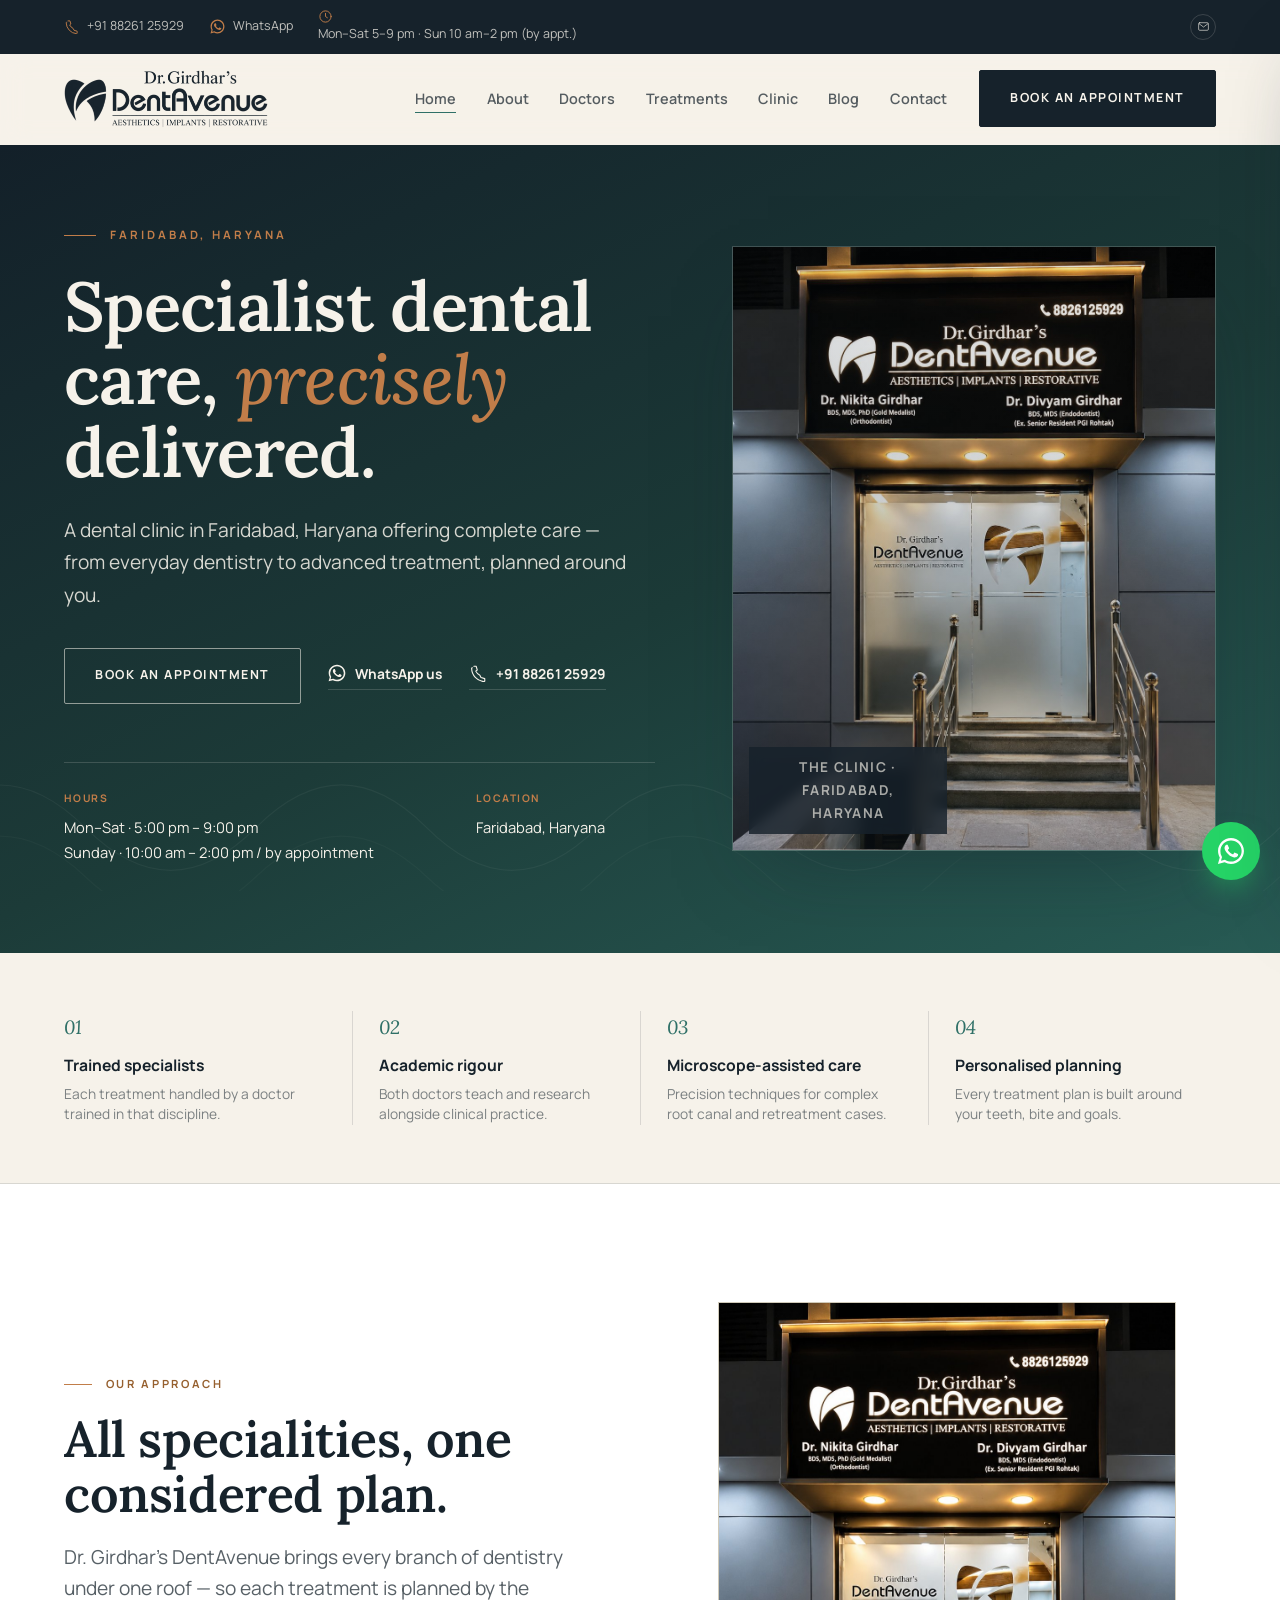
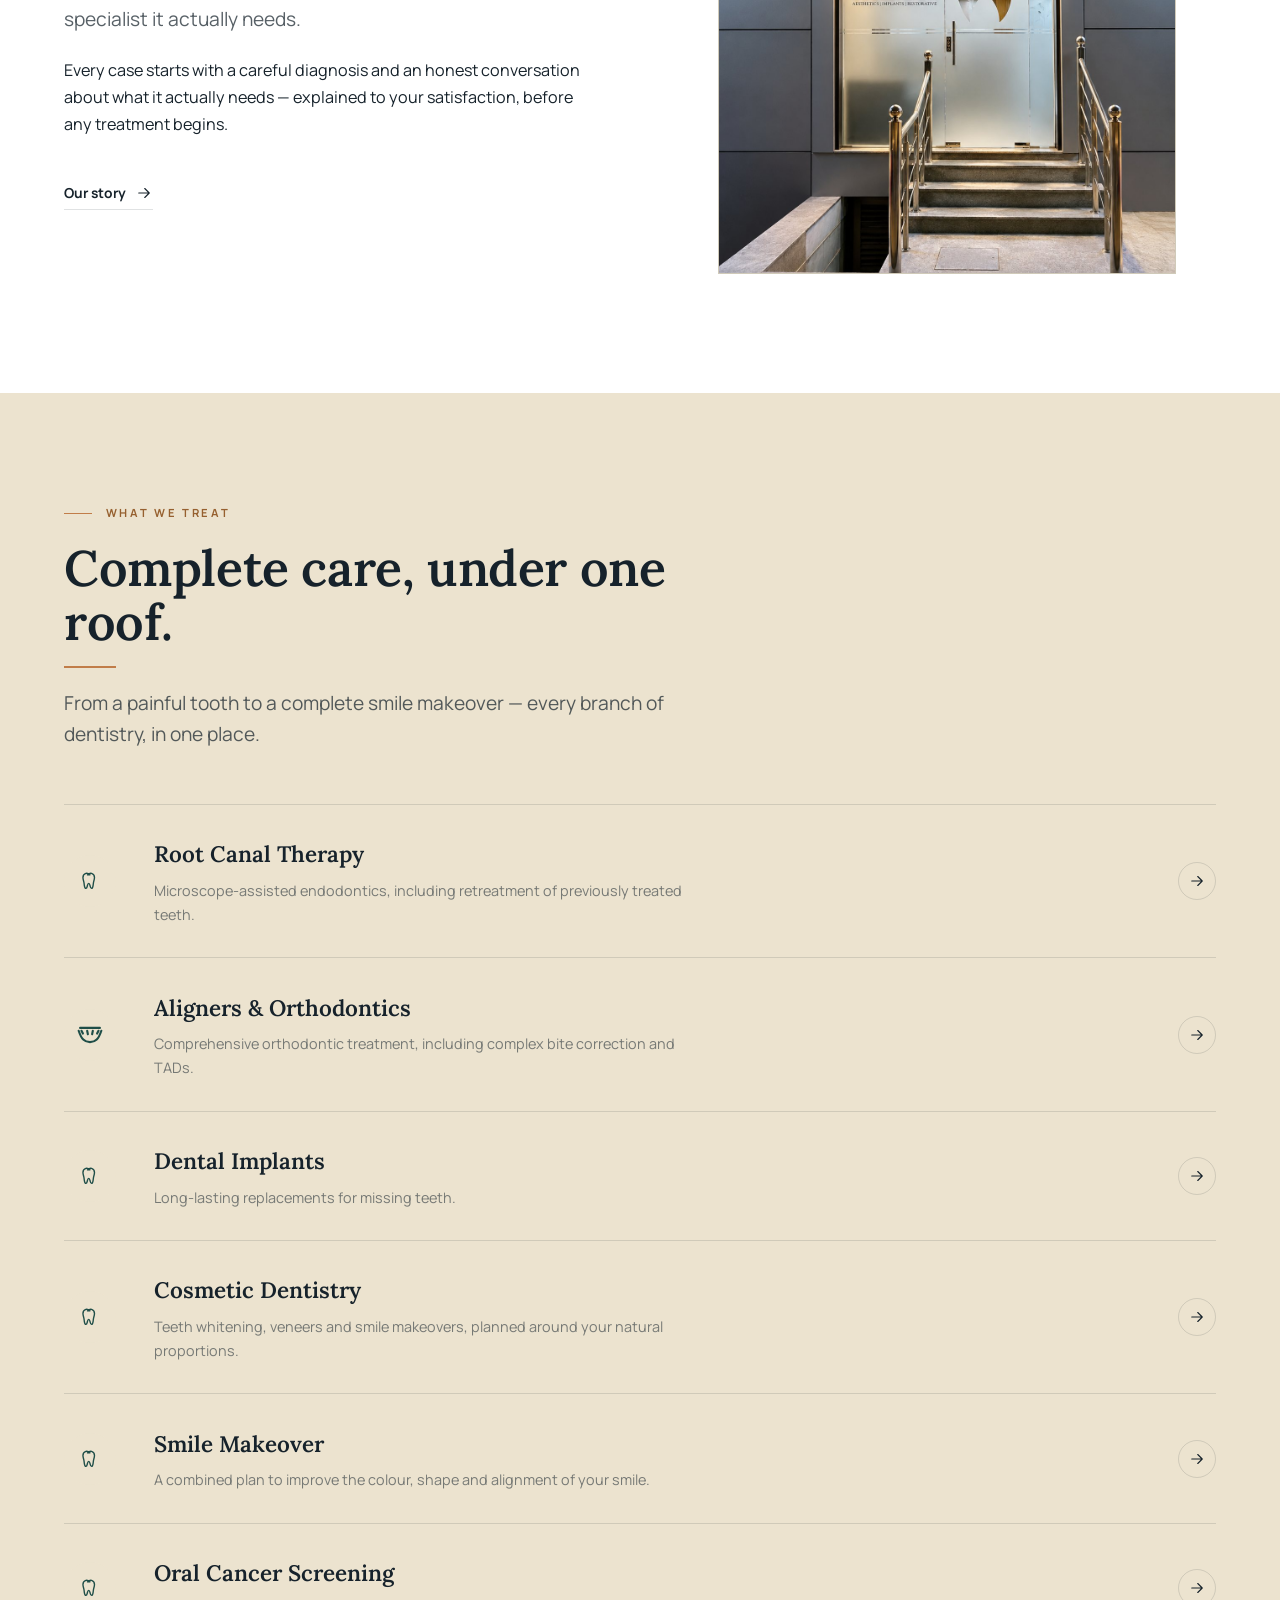
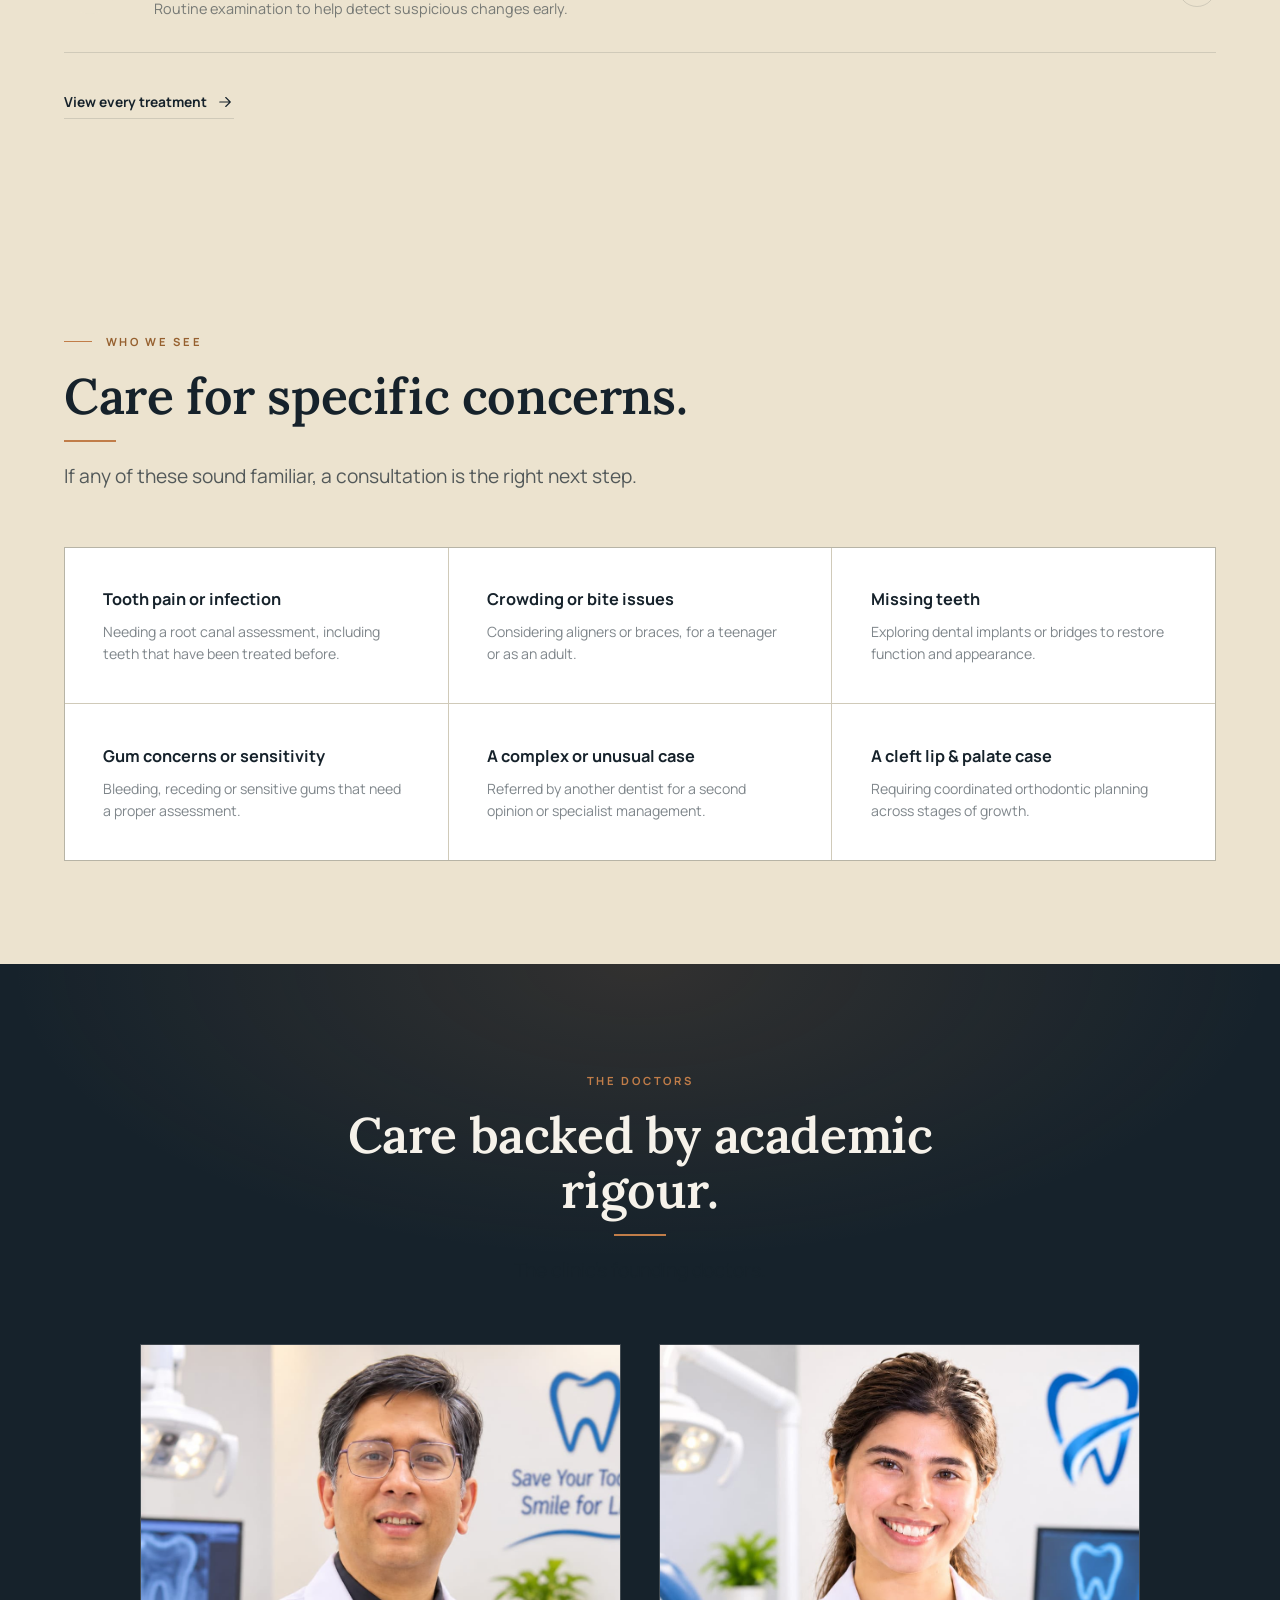
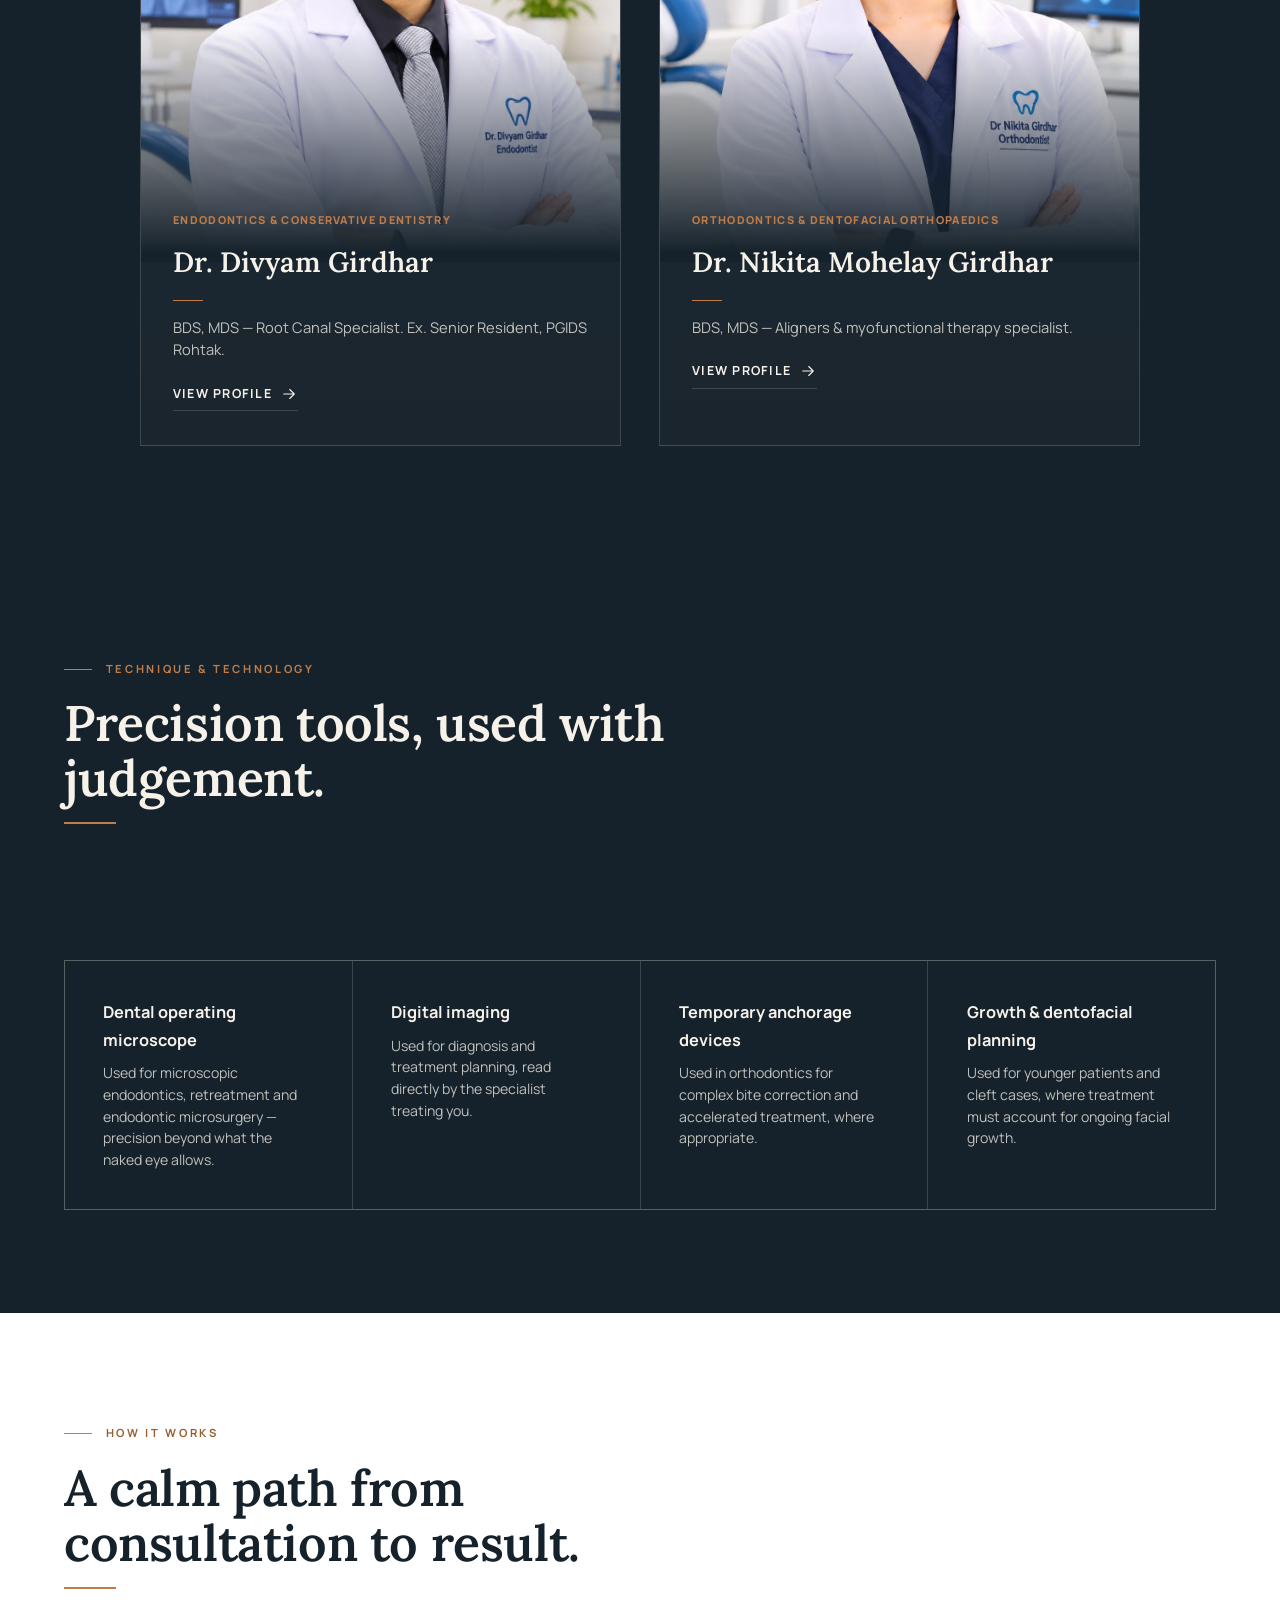
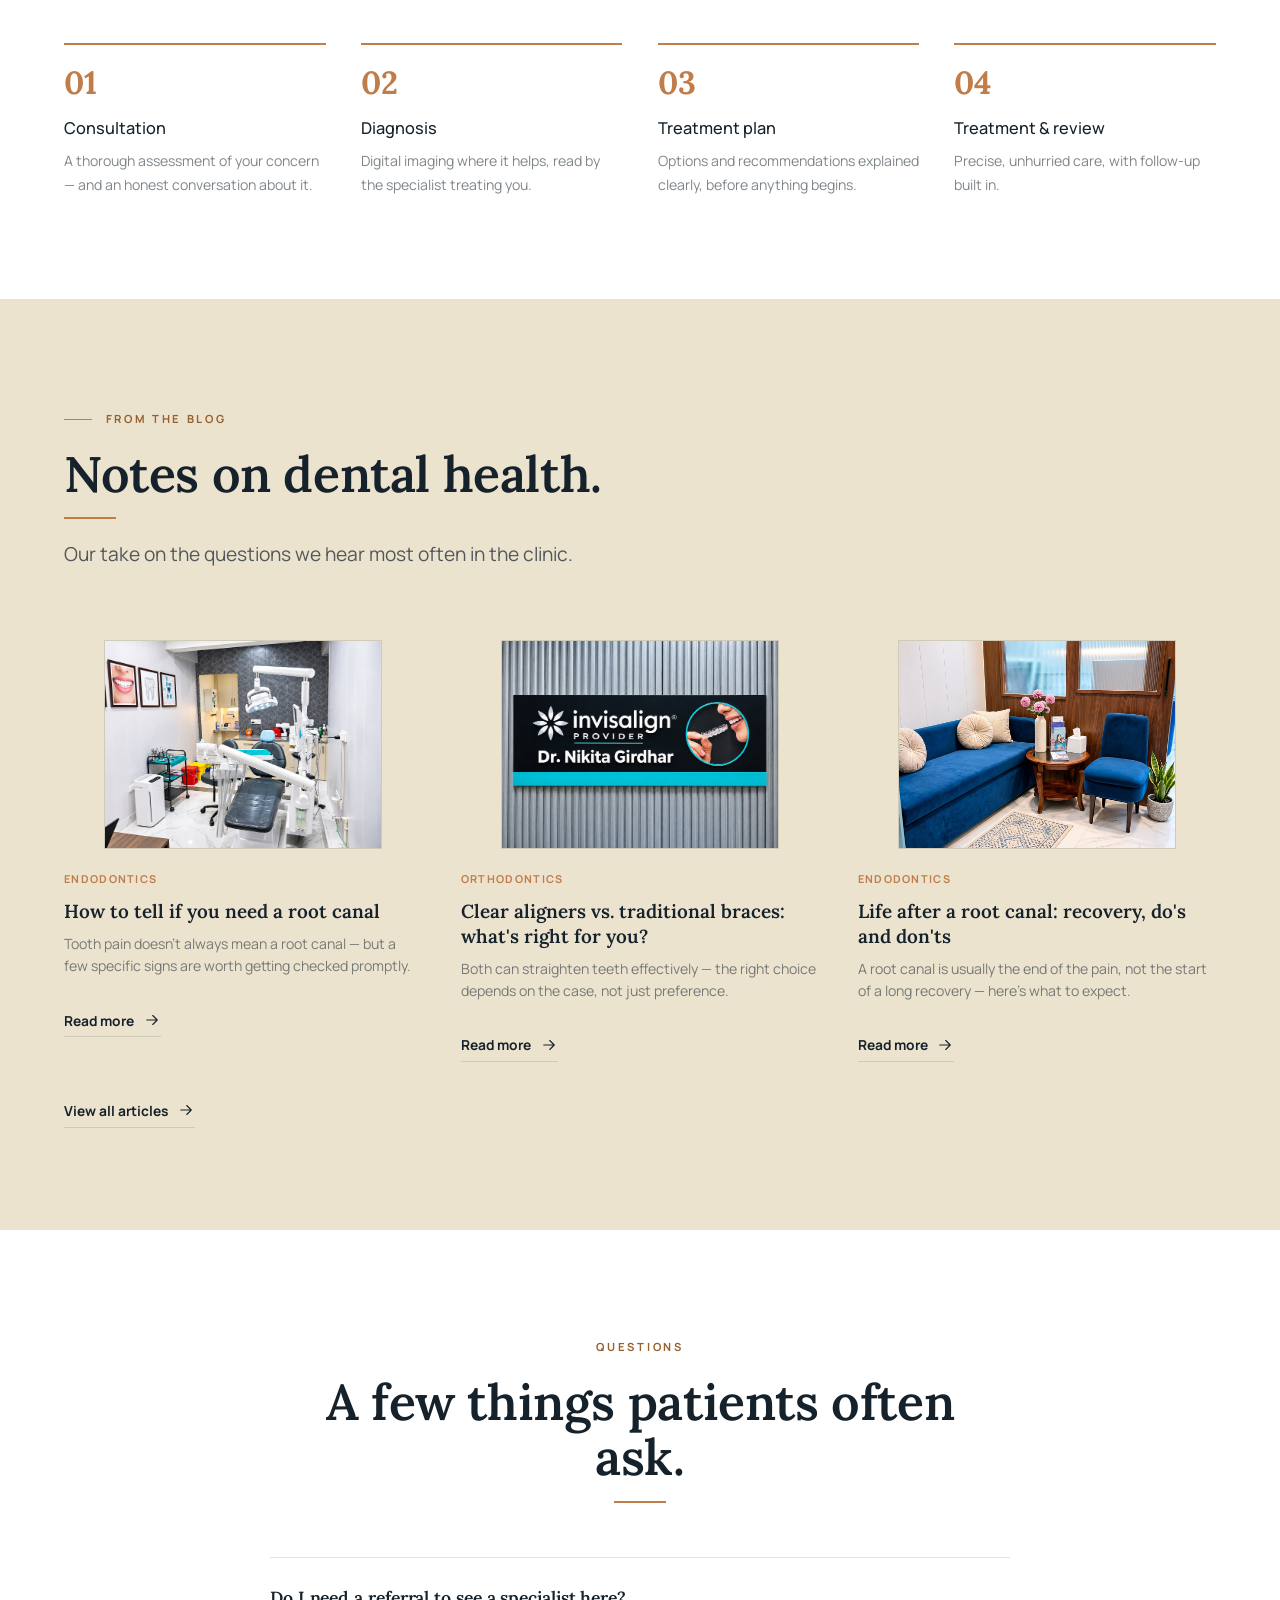
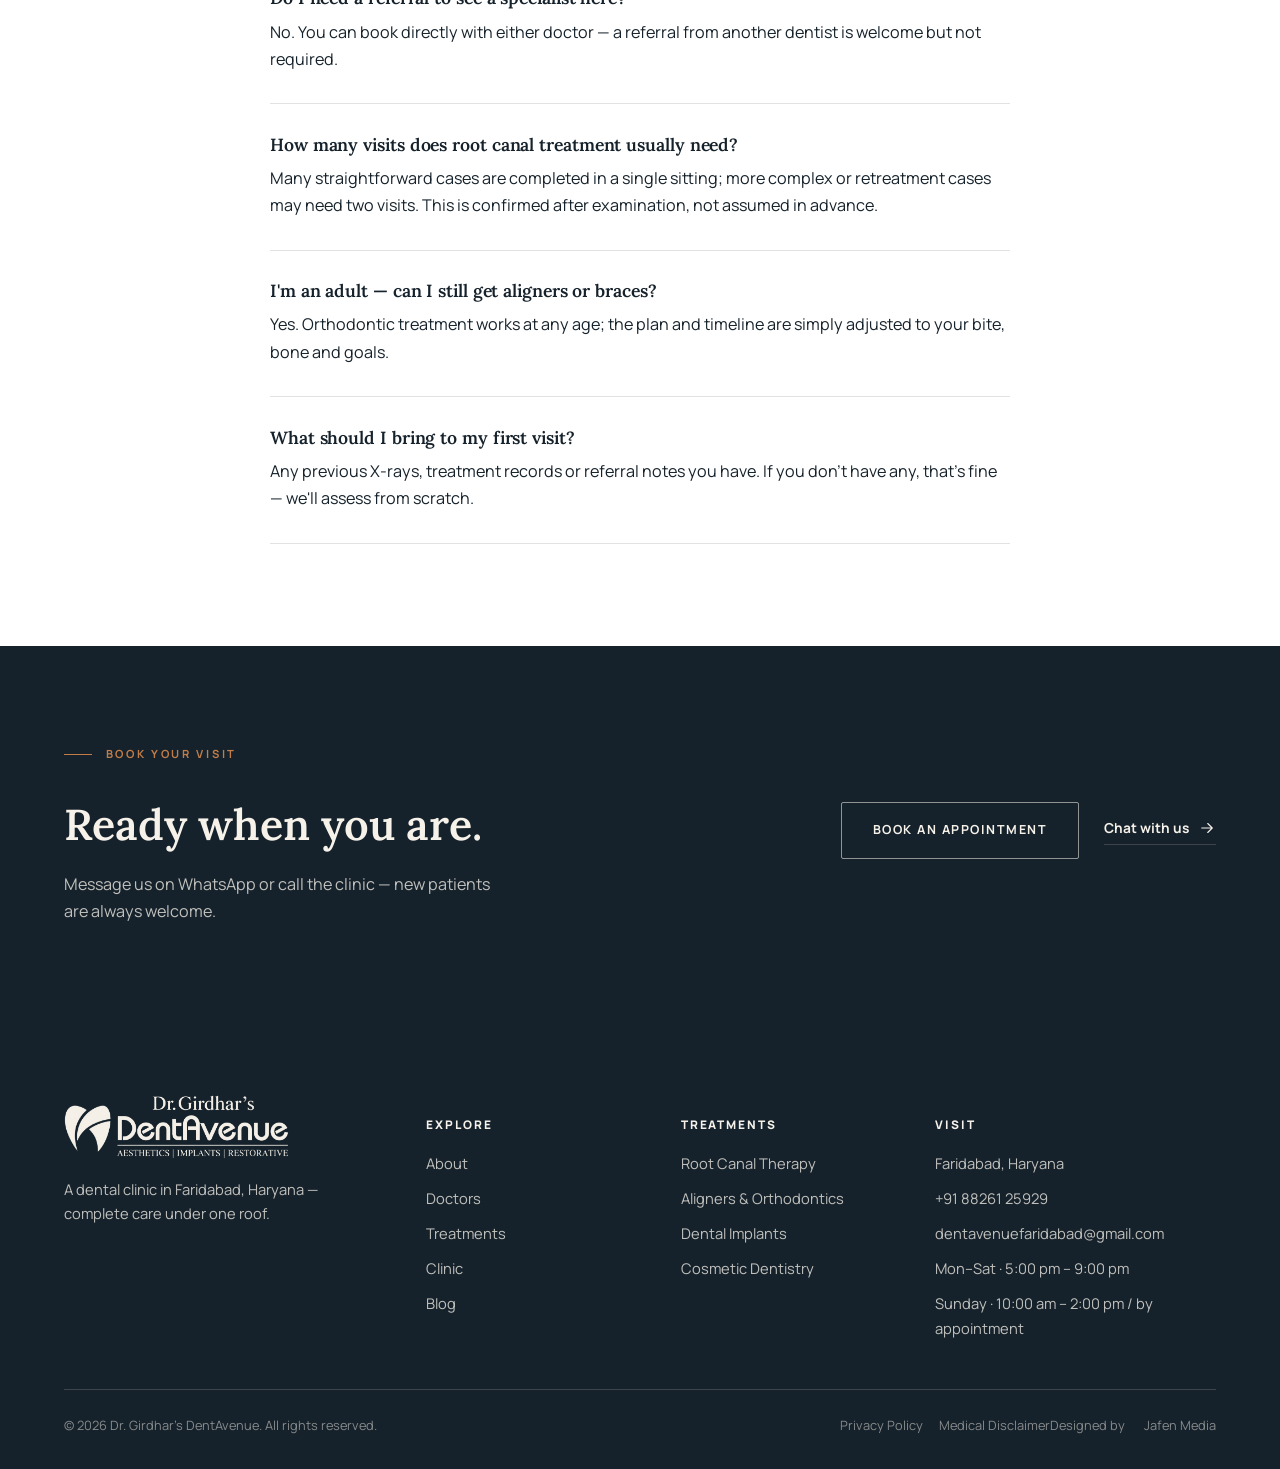
==== commit be1d7eb1: "Mobile optimisation and polish Fix hero image collapsing to 2px and missing gutter on mobile, show p" ====
--- a/index.html
+++ b/index.html
@@ -7,7 +7,11 @@
 <meta name="description" content="Dr. Girdhar's DentAvenue — a dental clinic in Faridabad offering complete care under one roof.">
 <link rel="preconnect" href="https://fonts.googleapis.com"><link rel="preconnect" href="https://fonts.gstatic.com" crossorigin>
 <link href="https://fonts.googleapis.com/css2?family=Lora:ital,wght@0,500;0,600;0,700;1,500&family=Manrope:wght@400;500;600;700;800&display=swap" rel="stylesheet">
-<link rel="stylesheet" href="assets/css/site.css?v=9ea2dc63">
+<meta name="theme-color" content="#16222B">
+<link rel="icon" type="image/png" href="assets/img/favicon.png">
+<link rel="apple-touch-icon" href="assets/img/favicon.png">
+<meta property="og:type" content="website"><meta property="og:title" content="Specialist Dental Clinic in Faridabad — Dr. Girdhar's DentAvenue"><meta property="og:description" content="Dr. Girdhar's DentAvenue — a dental clinic in Faridabad offering complete care under one roof."><meta property="og:image" content="assets/img/og.jpg">
+<link rel="stylesheet" href="assets/css/site.css?v=b1a0bb14">
 
 </head>
 <body>
@@ -68,9 +72,9 @@
 </div>
 <div class="hero__side has-img is-slideshow" data-reveal data-slideshow>
 <img src="assets/img/exterior.jpg" alt="Dr. Girdhar's DentAvenue entrance" class="is-active">
-<img src="assets/img/treatment.jpg" alt="Treatment room at Dr. Girdhar's DentAvenue">
-<img src="assets/img/lounge.jpg" alt="Waiting lounge at Dr. Girdhar's DentAvenue">
-<img src="assets/img/xray.jpg" alt="Digital X-ray workstation">
+<img loading="lazy" decoding="async" src="assets/img/treatment.jpg" alt="Treatment room at Dr. Girdhar's DentAvenue">
+<img loading="lazy" decoding="async" src="assets/img/lounge.jpg" alt="Waiting lounge at Dr. Girdhar's DentAvenue">
+<img loading="lazy" decoding="async" src="assets/img/xray.jpg" alt="Digital X-ray workstation">
 <span class="hero__side__tag">The clinic &middot; Faridabad, Haryana</span>
 </div>
 </div>
@@ -88,7 +92,7 @@
 <p class="muted" style="margin-top:1rem">Every case starts with a careful diagnosis and an honest conversation about what it actually needs — explained to your satisfaction, before any treatment begins.</p>
 <a class="text-link" style="margin-top:1.6rem" href="about.html">Our story<svg class="ic" viewBox="0 0 24 24" width="18" height="18" fill="none" stroke="currentColor" stroke-width="1.5" stroke-linecap="round" stroke-linejoin="round" aria-hidden="true"><path d="M5 12h14M13 6l6 6-6 6"/></svg></a>
 </div>
-<div class="split__media" data-reveal><figure class="frame frame--tall frame--duo"><img src="assets/img/exterior.jpg" alt="Dr. Girdhar's DentAvenue entrance"></figure></div>
+<div class="split__media" data-reveal><figure class="frame frame--tall frame--duo"><img loading="lazy" decoding="async" src="assets/img/exterior.jpg" alt="Dr. Girdhar's DentAvenue entrance"></figure></div>
 </div></section><section class="section bg-band"><div class="wrap">
 <div class="section-head" data-reveal><span class="eyebrow  ">What we treat</span><h2 class="display-2">Complete care, under one roof.</h2><span class="section-head__rule"></span><p class="lead" style="margin-top:1.2rem">From a painful tooth to a complete smile makeover — every branch of dentistry, in one place.</p></div>
 <ul class="tlist" data-reveal>
@@ -114,11 +118,11 @@
 <div class="section-head is-center" data-reveal><span class="eyebrow eyebrow--center eyebrow--light">The doctors</span><h2 class="display-2">Care backed by academic rigour.</h2><span class="section-head__rule"></span><p class="lead" style="margin-top:1.2rem">The clinic's founding doctors.</p></div>
 <div class="doc-cards stagger" data-reveal>
 <a class="doc-card" href="doctors.html">
-<div class="doc-card__img"><img src="assets/img/dr-divyam.jpg" alt="Dr. Divyam Girdhar, Endodontist"></div>
+<div class="doc-card__img"><img loading="lazy" decoding="async" src="assets/img/dr-divyam.jpg" alt="Dr. Divyam Girdhar, Endodontist"></div>
 <div class="doc-card__body"><span class="doc-card__role">Endodontics &amp; Conservative Dentistry</span><h3>Dr. Divyam Girdhar</h3><span class="doc-circle__rule"></span><p>BDS, MDS &mdash; Root Canal Specialist. Ex. Senior Resident, PGIDS Rohtak.</p><span class="doc-card__more">View profile<svg class="ic" viewBox="0 0 24 24" width="18" height="18" fill="none" stroke="currentColor" stroke-width="1.5" stroke-linecap="round" stroke-linejoin="round" aria-hidden="true"><path d="M5 12h14M13 6l6 6-6 6"/></svg></span></div>
 </a>
 <a class="doc-card" href="doctors.html">
-<div class="doc-card__img"><img src="assets/img/dr-nikita.jpg" alt="Dr. Nikita Mohelay Girdhar, Orthodontist"></div>
+<div class="doc-card__img"><img loading="lazy" decoding="async" src="assets/img/dr-nikita.jpg" alt="Dr. Nikita Mohelay Girdhar, Orthodontist"></div>
 <div class="doc-card__body"><span class="doc-card__role">Orthodontics &amp; Dentofacial Orthopaedics</span><h3>Dr. Nikita Mohelay Girdhar</h3><span class="doc-circle__rule"></span><p>BDS, MDS &mdash; Aligners &amp; myofunctional therapy specialist.</p><span class="doc-card__more">View profile<svg class="ic" viewBox="0 0 24 24" width="18" height="18" fill="none" stroke="currentColor" stroke-width="1.5" stroke-linecap="round" stroke-linejoin="round" aria-hidden="true"><path d="M5 12h14M13 6l6 6-6 6"/></svg></span></div>
 </a>
 </div>
@@ -141,19 +145,19 @@
 </div></section><section class="section bg-band"><div class="wrap">
 <div class="section-head" data-reveal><span class="eyebrow  ">From the blog</span><h2 class="display-2">Notes on dental health.</h2><span class="section-head__rule"></span><p class="lead" style="margin-top:1.2rem">Our take on the questions we hear most often in the clinic.</p></div>
 <div class="blog-grid stagger" data-reveal><a class="blog-card" href="blog-signs-you-need-a-root-canal.html">
-<figure class="frame frame--duo"><img src="assets/img/treatment.jpg" alt="How to tell if you need a root canal"></figure>
+<figure class="frame frame--duo"><img loading="lazy" decoding="async" src="assets/img/treatment.jpg" alt="How to tell if you need a root canal"></figure>
 <span class="blog-card__kicker">Endodontics</span>
 <h3>How to tell if you need a root canal</h3>
 <p>Tooth pain doesn't always mean a root canal — but a few specific signs are worth getting checked promptly.</p>
 <span class="text-link">Read more<svg class="ic" viewBox="0 0 24 24" width="18" height="18" fill="none" stroke="currentColor" stroke-width="1.5" stroke-linecap="round" stroke-linejoin="round" aria-hidden="true"><path d="M5 12h14M13 6l6 6-6 6"/></svg></span>
 </a><a class="blog-card" href="blog-aligners-vs-braces.html">
-<figure class="frame frame--duo"><img src="assets/img/invisalign-sign.jpg" alt="Clear aligners vs. traditional braces: what's right for you?"></figure>
+<figure class="frame frame--duo"><img loading="lazy" decoding="async" src="assets/img/invisalign-sign.jpg" alt="Clear aligners vs. traditional braces: what's right for you?"></figure>
 <span class="blog-card__kicker">Orthodontics</span>
 <h3>Clear aligners vs. traditional braces: what's right for you?</h3>
 <p>Both can straighten teeth effectively — the right choice depends on the case, not just preference.</p>
 <span class="text-link">Read more<svg class="ic" viewBox="0 0 24 24" width="18" height="18" fill="none" stroke="currentColor" stroke-width="1.5" stroke-linecap="round" stroke-linejoin="round" aria-hidden="true"><path d="M5 12h14M13 6l6 6-6 6"/></svg></span>
 </a><a class="blog-card" href="blog-life-after-a-root-canal.html">
-<figure class="frame frame--duo"><img src="assets/img/lounge.jpg" alt="Life after a root canal: recovery, do's and don'ts"></figure>
+<figure class="frame frame--duo"><img loading="lazy" decoding="async" src="assets/img/lounge.jpg" alt="Life after a root canal: recovery, do's and don'ts"></figure>
 <span class="blog-card__kicker">Endodontics</span>
 <h3>Life after a root canal: recovery, do's and don'ts</h3>
 <p>A root canal is usually the end of the pain, not the start of a long recovery — here's what to expect.</p>
@@ -172,7 +176,7 @@
 <footer class="site-footer">
 <div class="wrap footer-grid">
 <div>
-<img class="footer-logo" src="assets/img/logo-light.png" alt="Dr. Girdhar's DentAvenue">
+<img loading="lazy" decoding="async" class="footer-logo" src="assets/img/logo-light.png" alt="Dr. Girdhar's DentAvenue">
 <p class="footer-brand__stmt">A dental clinic in Faridabad, Haryana — complete care under one roof.</p>
 </div>
 <div class="footer-col"><h5>Explore</h5><ul>
--- a/assets/css/site.css
+++ b/assets/css/site.css
@@ -108,7 +108,7 @@
 .topbar__soc a{ width:26px; height:26px; display:inline-flex; align-items:center; justify-content:center; border-radius:50%; border:1px solid var(--line-dark); transition:border-color .25s, color .25s; }
 .topbar__soc a:hover{ border-color:var(--copper); color:var(--copper); }
 .topbar__soc svg{ width:13px; height:13px; }
-@media (max-width:760px){ .topbar__info span:last-child{ display:none; } }
+@media (max-width:760px){ .topbar__info > span{ display:none; } .topbar__info{ gap:1.2rem; } }
 
 /* ------------------------------ Header ------------------------------ */
 .site-header{ position:sticky; top:0; z-index:100; background:color-mix(in srgb, var(--paper) 88%, transparent); backdrop-filter:blur(14px) saturate(140%); border-bottom:1px solid transparent; transition:border-color .3s, box-shadow .3s; }
@@ -140,7 +140,7 @@
 /* ------------------------------ Hero (no real photos yet — pattern + text) ------------------------------ */
 .hero{ position:relative; min-height:min(90vh,780px); display:flex; align-items:center; overflow:hidden; color:var(--cream); background:linear-gradient(155deg,#132029 0%,#1C3B38 55%,#2F7067 130%); }
 .hero__pattern{ position:absolute; inset:0; opacity:.5; pointer-events:none; }
-.hero__inner{ position:relative; z-index:3; width:100%; padding-block:clamp(3rem,7vw,4.5rem); }
+.hero__inner{ position:relative; z-index:3; width:min(100% - 2 * var(--gutter), var(--wrap)); padding-block:clamp(3rem,7vw,4.5rem); }
 .hero__grid{ display:grid; grid-template-columns:1.1fr .9fr; gap:clamp(2.4rem,6vw,5rem); align-items:center; }
 .hero__eyebrow{ display:inline-flex; align-items:center; gap:.85rem; font-weight:700; font-size:.72rem; letter-spacing:.26em; text-transform:uppercase; color:var(--copper); margin-bottom:1.5rem; }
 .hero__eyebrow::before{ content:""; width:32px; height:1px; background:var(--copper); }
@@ -163,7 +163,7 @@
 .frame--duo::after{ display:none; content:""; position:absolute; inset:0; background:linear-gradient(155deg, rgba(47,112,103,.14), rgba(193,125,73,.08)); mix-blend-mode:multiply; pointer-events:none; }
 .hero__side svg{ width:40px; height:40px; color:var(--copper); }
 .hero__side span{ font-size:.85rem; color:rgba(246,242,234,.65); max-width:22ch; }
-@media (max-width:900px){ .hero__grid{ grid-template-columns:1fr; } .hero__side{ order:-1; max-width:300px; margin-inline:auto; aspect-ratio:5/4; } }
+@media (max-width:900px){ .hero__grid{ grid-template-columns:1fr; } .hero__side{ order:-1; width:100%; max-width:440px; margin-inline:auto; aspect-ratio:4/3; } }
 
 /* ----------------------------- Fact strip ----------------------------- */
 .factstrip{ background:var(--paper); border-bottom:1px solid var(--line); padding-block:clamp(2.4rem,5vw,3.6rem); }
@@ -348,7 +348,7 @@
 .mobar a{ display:flex; flex-direction:column; align-items:center; gap:.3rem; padding:.75rem 0; color:var(--cream-70); font-size:.68rem; font-weight:700; letter-spacing:.04em; }
 .mobar a.is-primary{ background:var(--copper); color:#fff; }
 .mobar svg{ width:19px; height:19px; }
-@media (max-width:860px){ .mobar{ display:block; } .wa-fab{ bottom:78px; } body{ padding-bottom:60px; } }
+@media (max-width:860px){ .mobar{ display:block; padding-bottom:env(safe-area-inset-bottom); } .wa-fab{ display:none; } body{ padding-bottom:calc(62px + env(safe-area-inset-bottom)); } }
 
 /* ------------------------------ Reveal-on-scroll ------------------------------ */
 [data-reveal]{ opacity:0; transform:translateY(22px); transition:opacity .85s var(--ease), transform .85s var(--ease); }
@@ -415,3 +415,15 @@
 .doc-card p{ color:var(--cream-70); font-size:.92rem; line-height:1.55; margin:0 0 1.1rem; }
 .doc-card__more{ display:inline-flex; align-items:center; gap:.5rem; font-size:.78rem; font-weight:700; letter-spacing:.1em; text-transform:uppercase; color:var(--cream); border-bottom:1px solid var(--line-dark); padding-bottom:.35rem; }
 @media (max-width:700px){ .doc-cards{ grid-template-columns:1fr; } }
+
+@media (max-width:560px){
+  .footer-grid{ grid-template-columns:1fr 1fr; gap:2rem 1.4rem; }
+  .footer-grid > div:first-child, .footer-grid > div:last-child{ grid-column:1 / -1; }
+  .hero__side__tag{ left:10px; bottom:10px; padding:.45rem .7rem; font-size:.6rem; }
+  .hero__title{ font-size:clamp(2.2rem,10vw,2.7rem); }
+  .btn{ padding:1rem 1.5rem; }
+  .doc-card__img{ aspect-ratio:1/1; }
+}
+@media (hover:none){ .doc-card:hover{ transform:none; } }
+.contact-card p, .footer-col li{ overflow-wrap:anywhere; }
+.contact-grid > *{ min-width:0; }
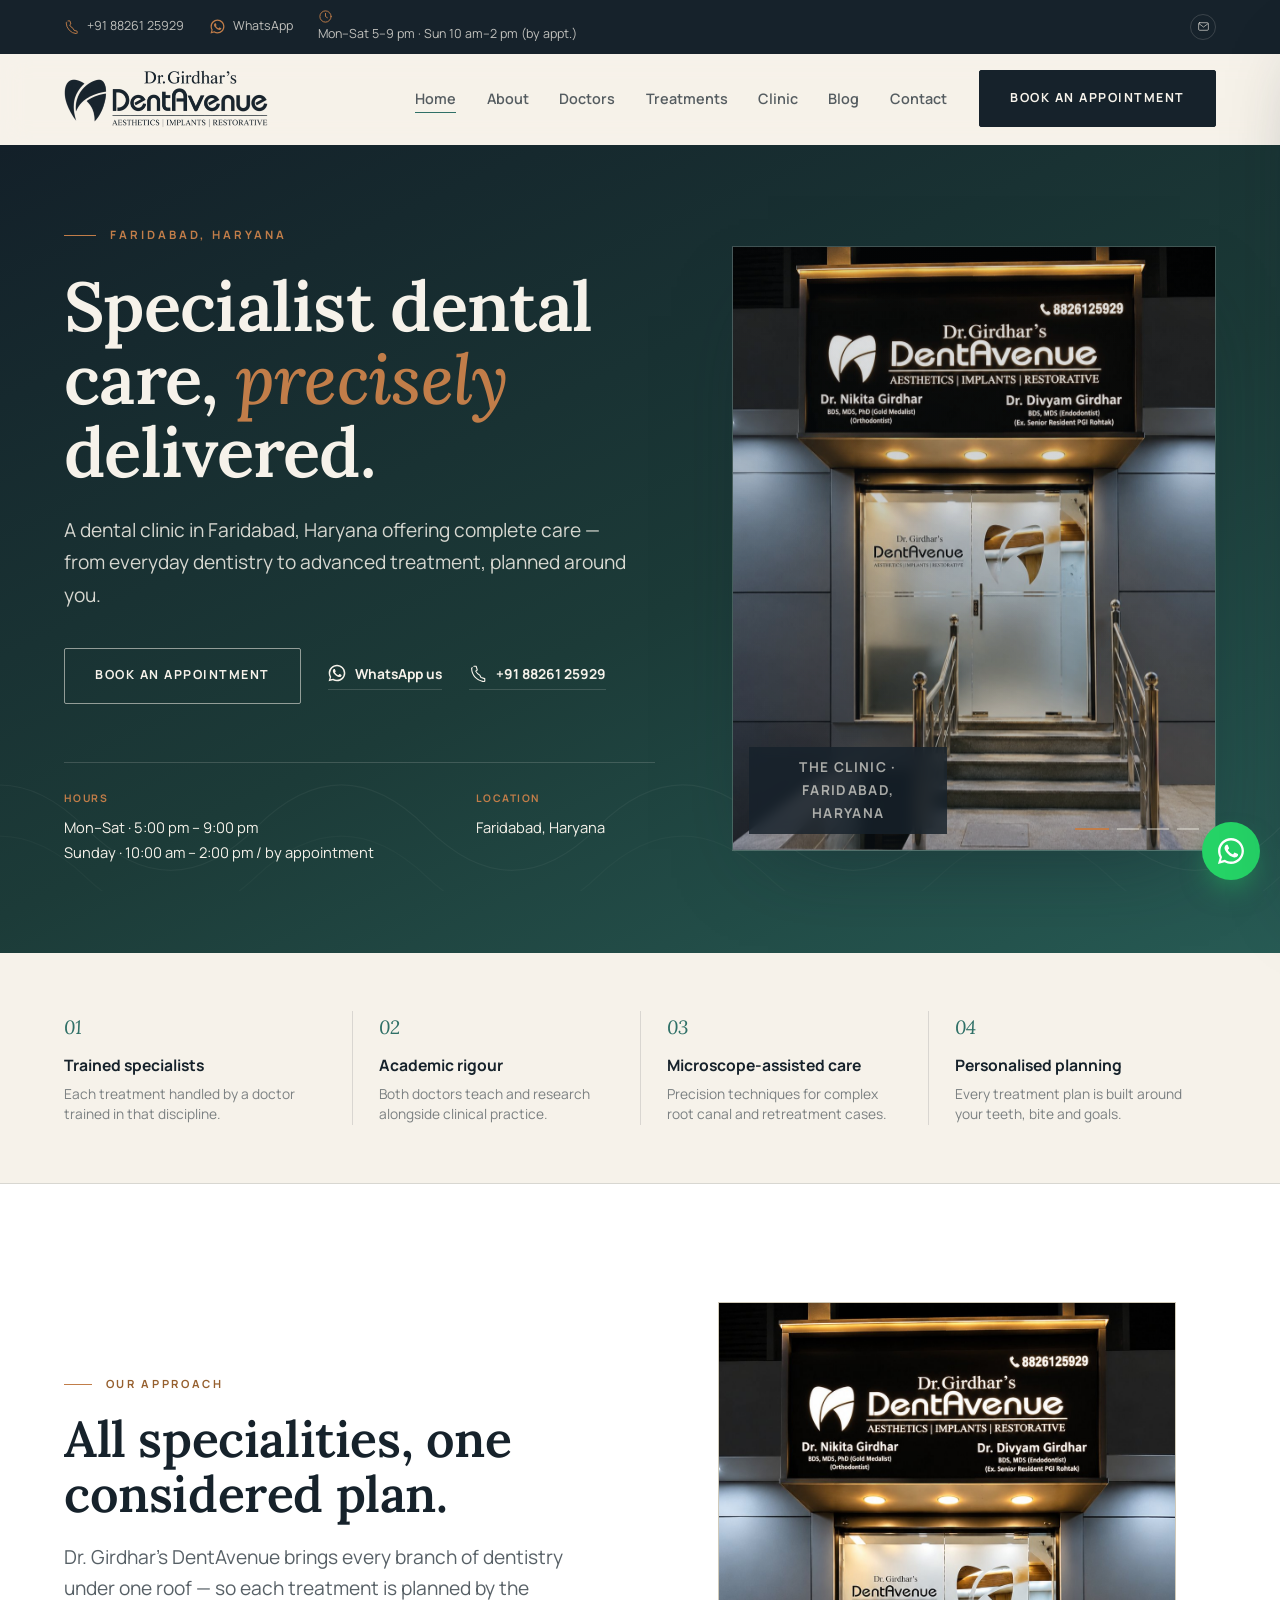
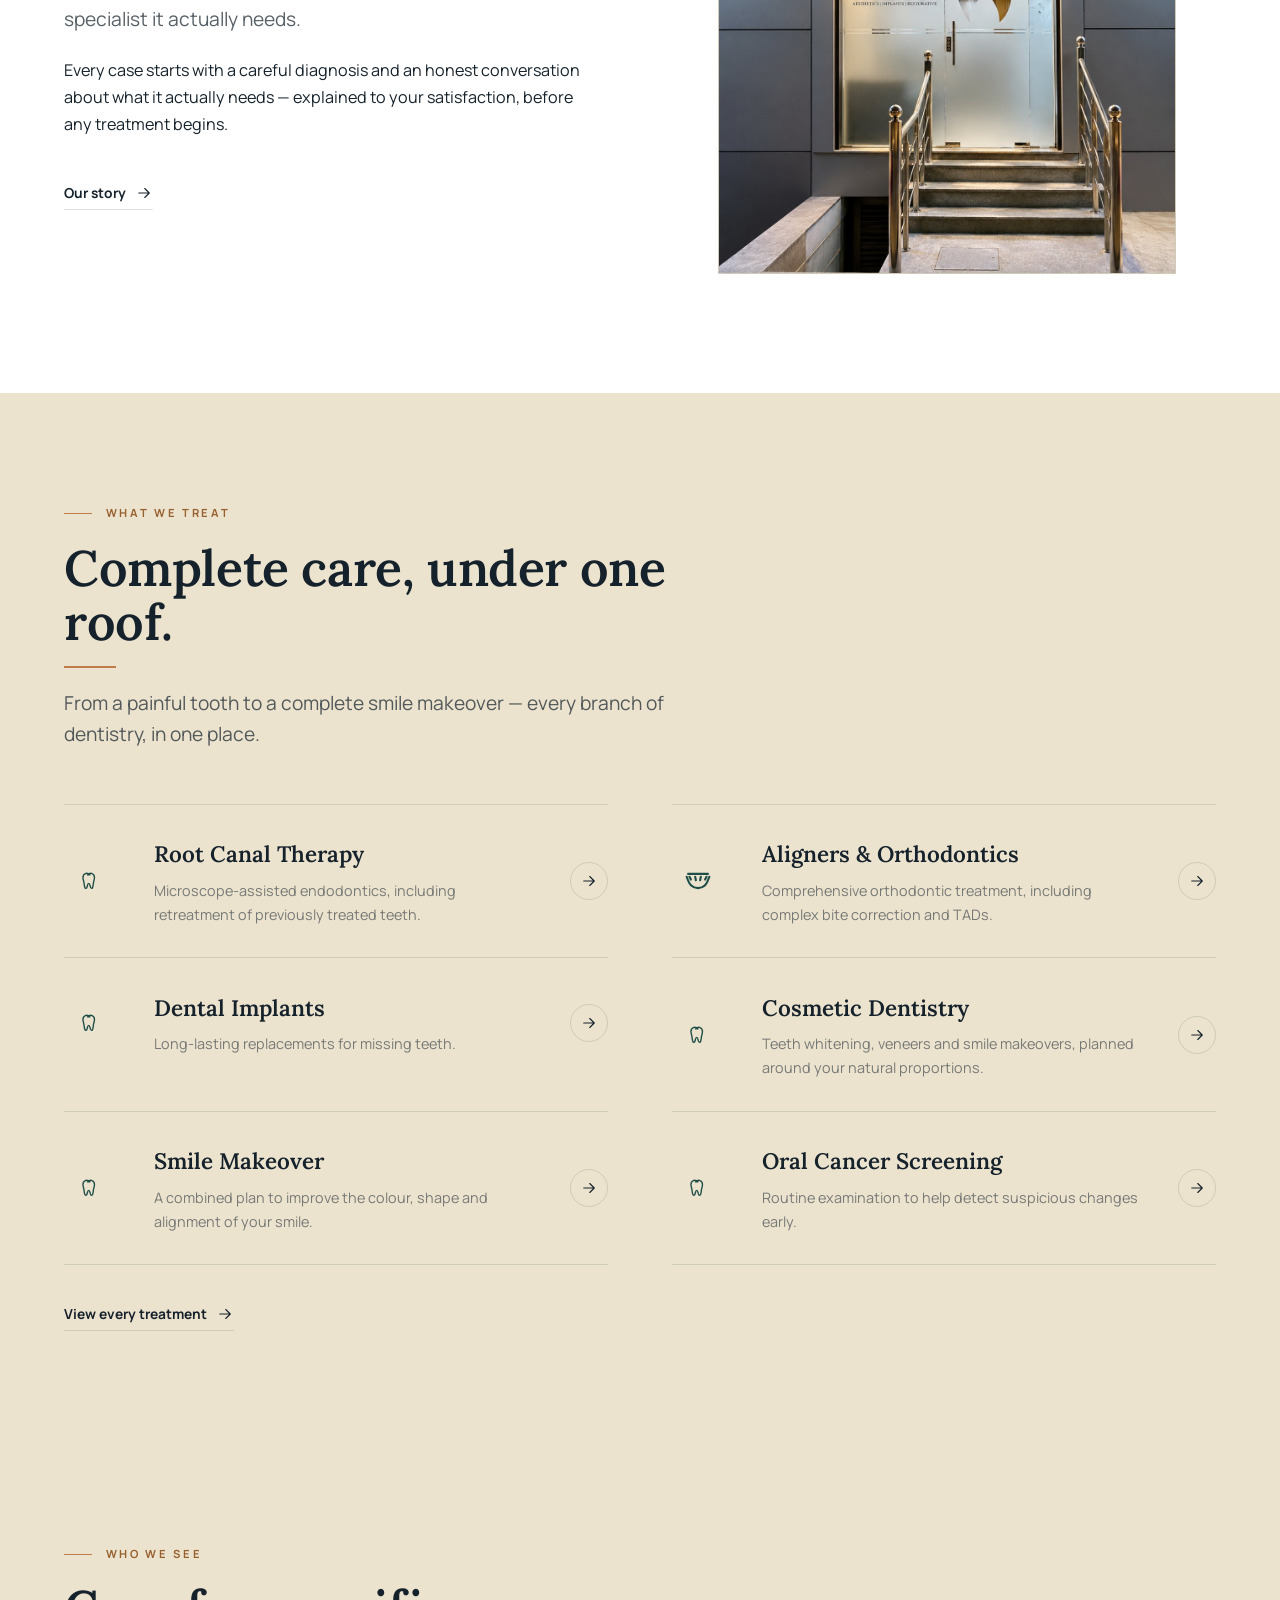
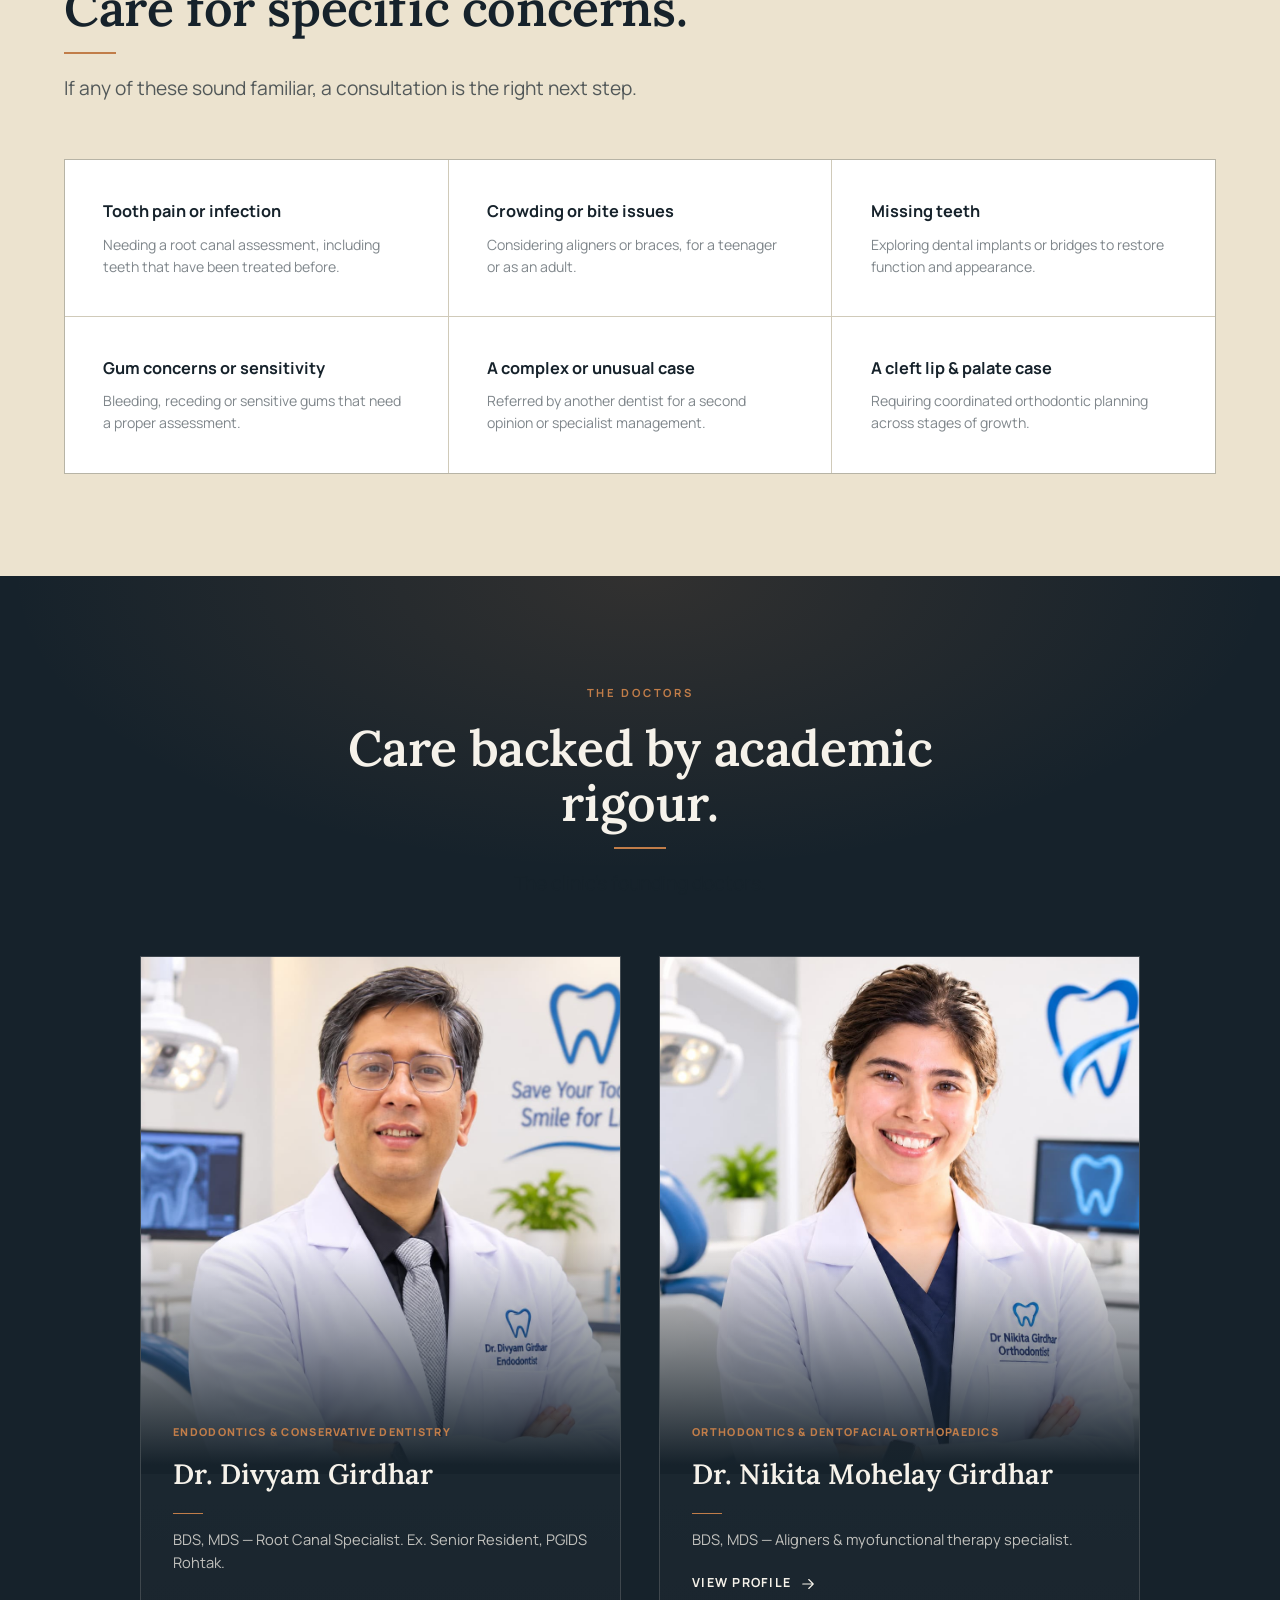
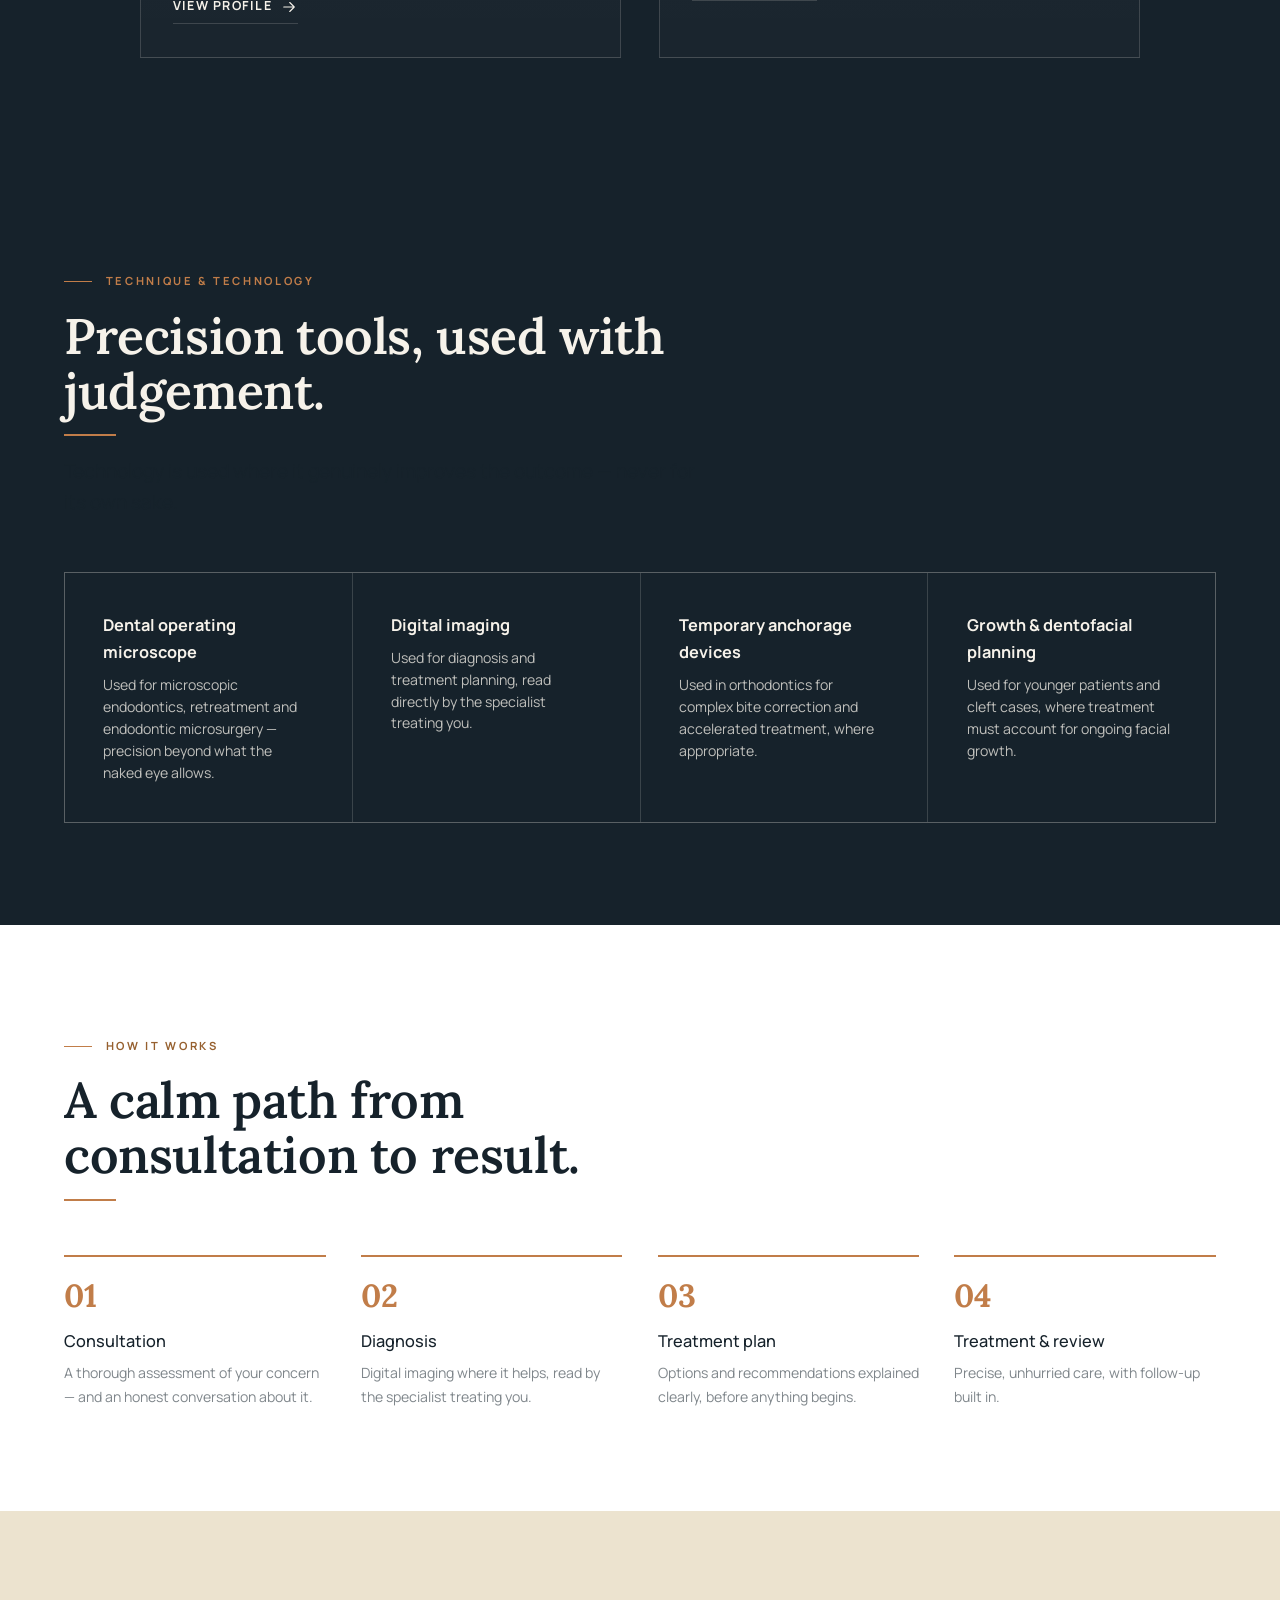
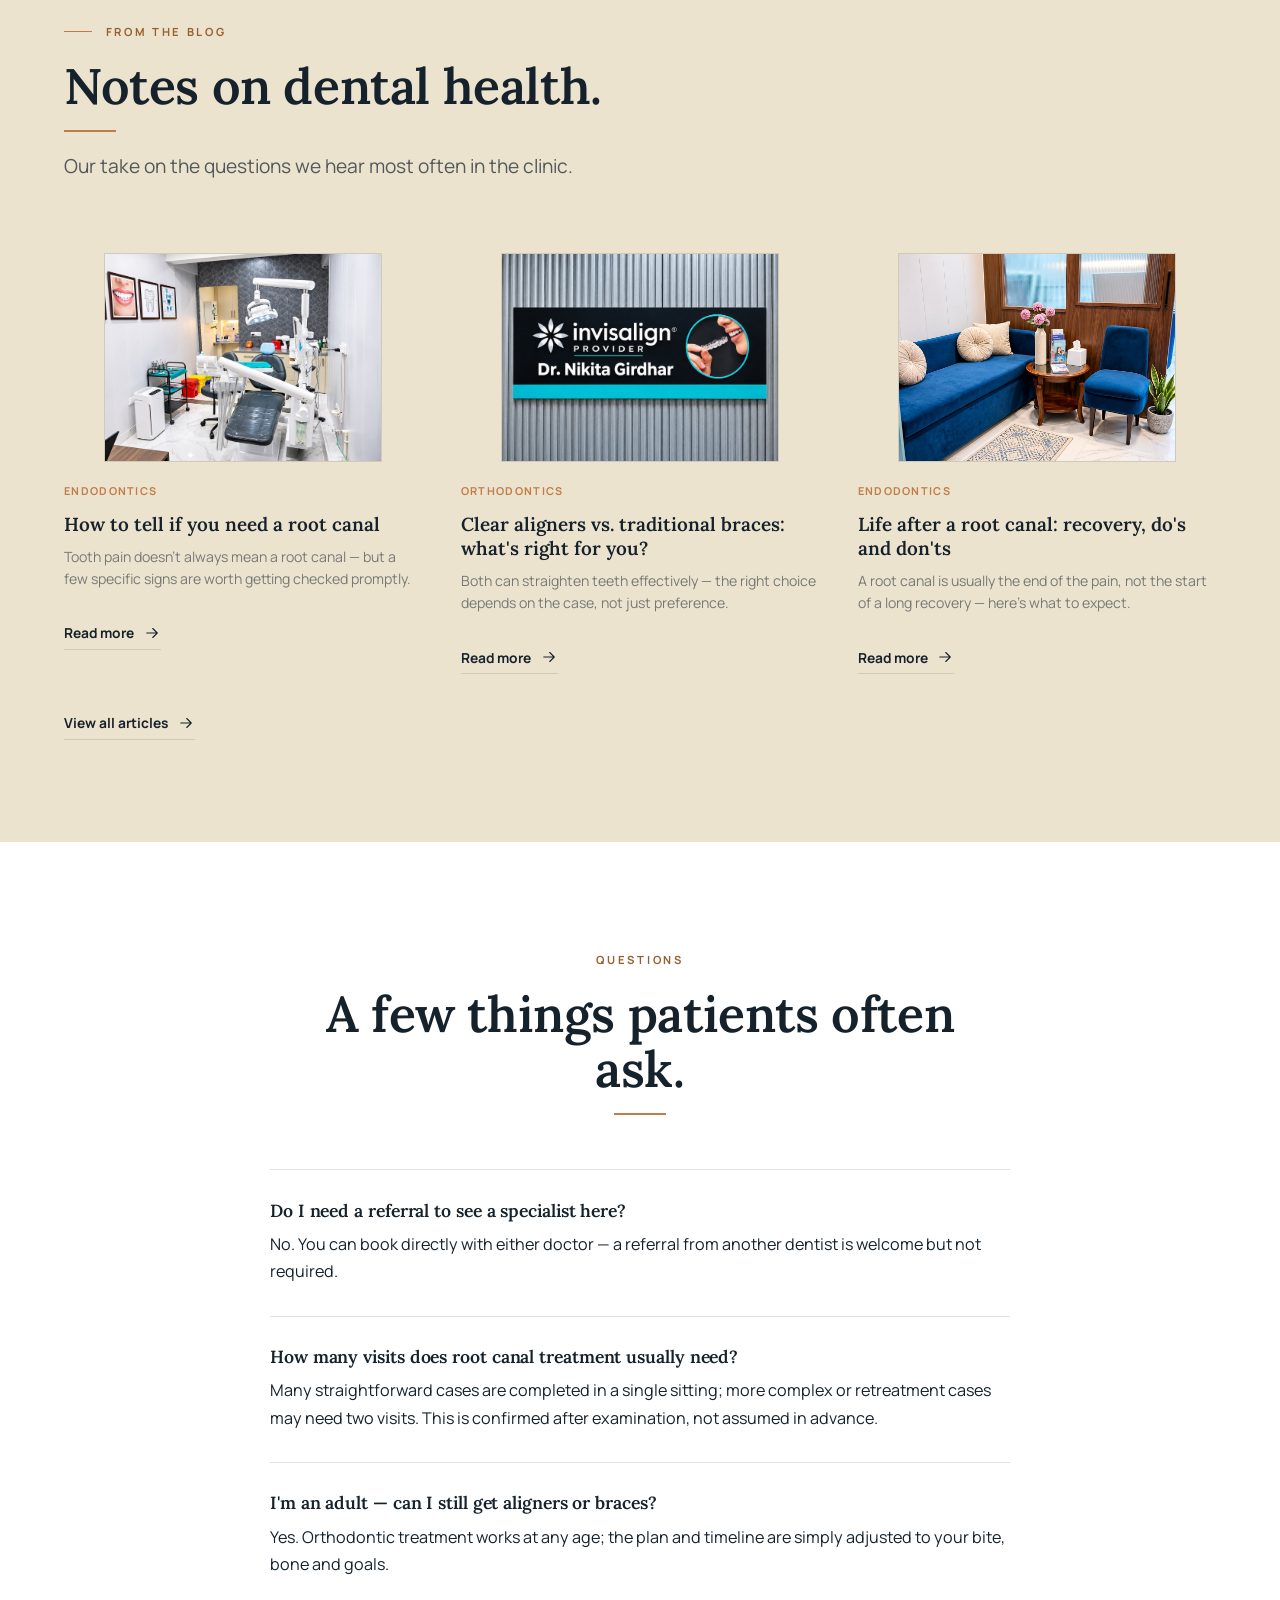
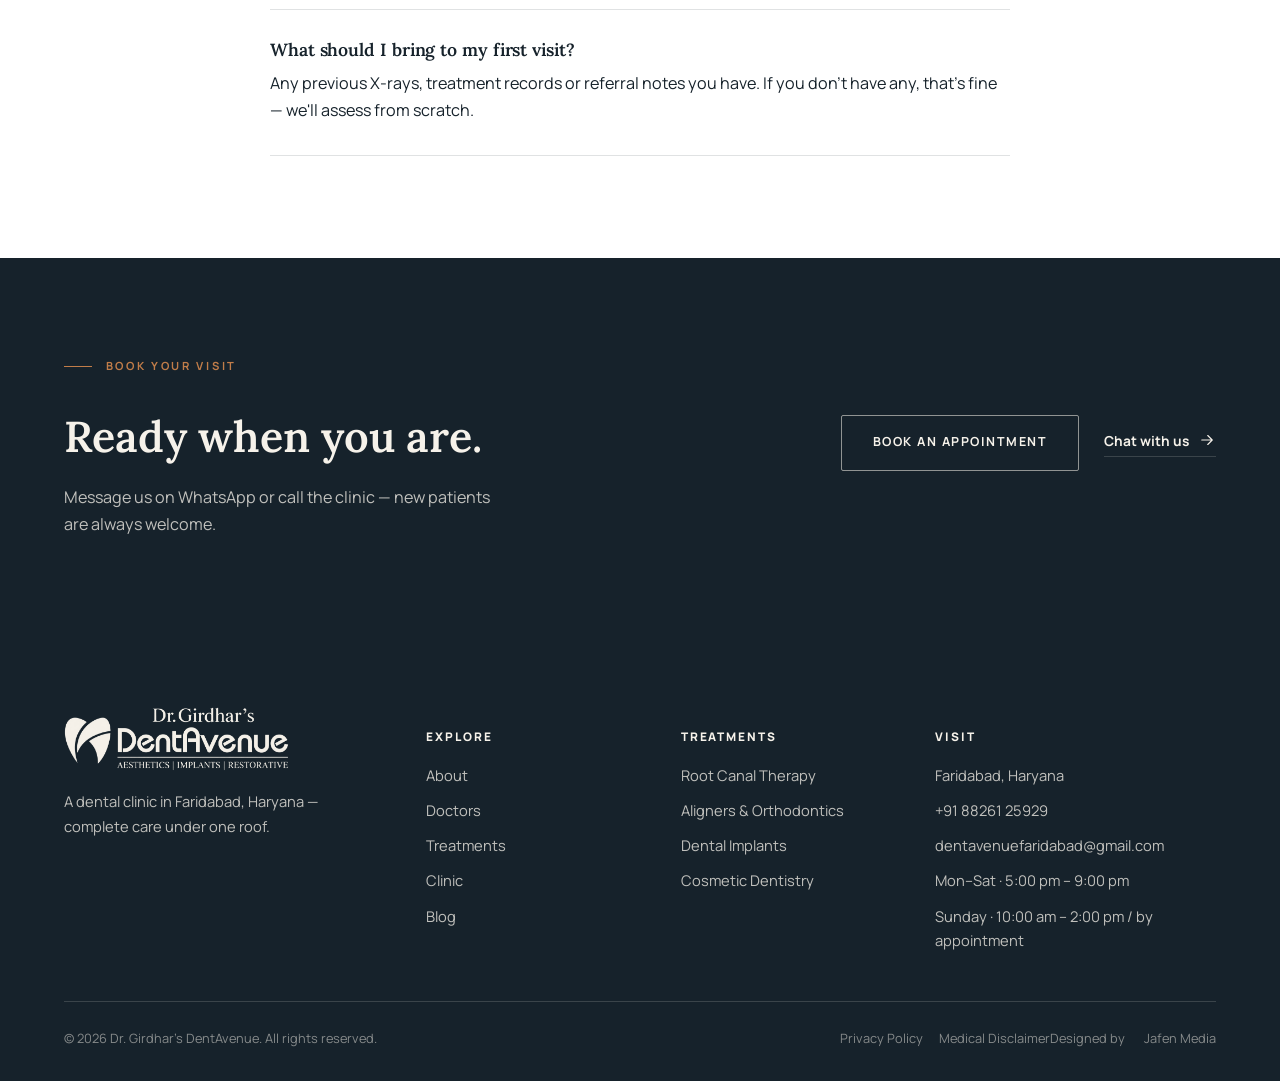
==== commit 36d64f34: "Desktop polish: slideshow dots and Ken Burns, two-column treatments list, focus/selection states Co-" ====
--- a/index.html
+++ b/index.html
@@ -8,10 +8,11 @@
 <link rel="preconnect" href="https://fonts.googleapis.com"><link rel="preconnect" href="https://fonts.gstatic.com" crossorigin>
 <link href="https://fonts.googleapis.com/css2?family=Lora:ital,wght@0,500;0,600;0,700;1,500&family=Manrope:wght@400;500;600;700;800&display=swap" rel="stylesheet">
 <meta name="theme-color" content="#16222B">
+<noscript><style>[data-reveal]{opacity:1!important;transform:none!important}</style></noscript>
 <link rel="icon" type="image/png" href="assets/img/favicon.png">
 <link rel="apple-touch-icon" href="assets/img/favicon.png">
 <meta property="og:type" content="website"><meta property="og:title" content="Specialist Dental Clinic in Faridabad — Dr. Girdhar's DentAvenue"><meta property="og:description" content="Dr. Girdhar's DentAvenue — a dental clinic in Faridabad offering complete care under one roof."><meta property="og:image" content="assets/img/og.jpg">
-<link rel="stylesheet" href="assets/css/site.css?v=b1a0bb14">
+<link rel="stylesheet" href="assets/css/site.css?v=f4d13146">
 
 </head>
 <body>
@@ -202,6 +203,6 @@
 <a class="is-primary" href="https://wa.me/918826125929?text=Hello%20Dr.%20Girdhar%27s%20DentAvenue%2C%20I%20would%20like%20to%20book%20an%20appointment." target="_blank" rel="noopener"><svg class="ic" viewBox="0 0 24 24" width="18" height="18" fill="none" stroke="currentColor" stroke-width="1.5" stroke-linecap="round" stroke-linejoin="round" aria-hidden="true"><path d="M5 12h14M13 6l6 6-6 6"/></svg><span>Book</span></a>
 </div></nav>
 
-<script src="assets/js/site.js?v=7b9635f5"></script>
+<script src="assets/js/site.js?v=81eb8e31"></script>
 </body>
 </html>
--- a/assets/css/site.css
+++ b/assets/css/site.css
@@ -427,3 +427,26 @@
 @media (hover:none){ .doc-card:hover{ transform:none; } }
 .contact-card p, .footer-col li{ overflow-wrap:anywhere; }
 .contact-grid > *{ min-width:0; }
+
+/* ------------------------------ Desktop polish ------------------------------ */
+html{ scroll-padding-top:110px; }
+::selection{ background:var(--copper); color:#fff; }
+:focus-visible{ outline:2px solid var(--copper); outline-offset:3px; border-radius:2px; }
+.brand__logo{ transition:height .35s var(--ease); }
+.site-header.scrolled .brand__logo{ height:48px; }
+@media (min-width:1000px){
+  .tlist{ display:grid; grid-template-columns:1fr 1fr; column-gap:clamp(2.5rem,5vw,5rem); }
+  .tlist li:last-child{ border-bottom:0; }
+  .tlist li:nth-last-child(-n+2){ border-bottom:1px solid var(--line); }
+}
+.btn:hover{ transform:translateY(-2px); box-shadow:0 14px 28px -16px rgba(22,34,43,.55); }
+.hero__side.has-img.is-slideshow img.is-active{ animation:kenburns 9s ease-out forwards; }
+@keyframes kenburns{ from{ transform:scale(1.08); } to{ transform:scale(1); } }
+@media (prefers-reduced-motion:reduce){ .hero__side.has-img.is-slideshow img.is-active{ animation:none; } }
+.slide-dots{ position:absolute; right:16px; bottom:20px; z-index:3; display:flex; gap:8px; }
+.slide-dots i{ display:block; width:22px; height:2px; background:rgba(246,242,234,.4); transition:background .4s, width .4s var(--ease); }
+.slide-dots i.on{ background:var(--copper); width:34px; }
+.blog-card:hover h3{ color:var(--teal-d); }
+.blog-card .frame img{ transition:transform 1.2s var(--ease); }
+.blog-card:hover .frame img{ transform:scale(1.05); }
+.feat{ transition:background .4s var(--ease), transform .4s var(--ease); }
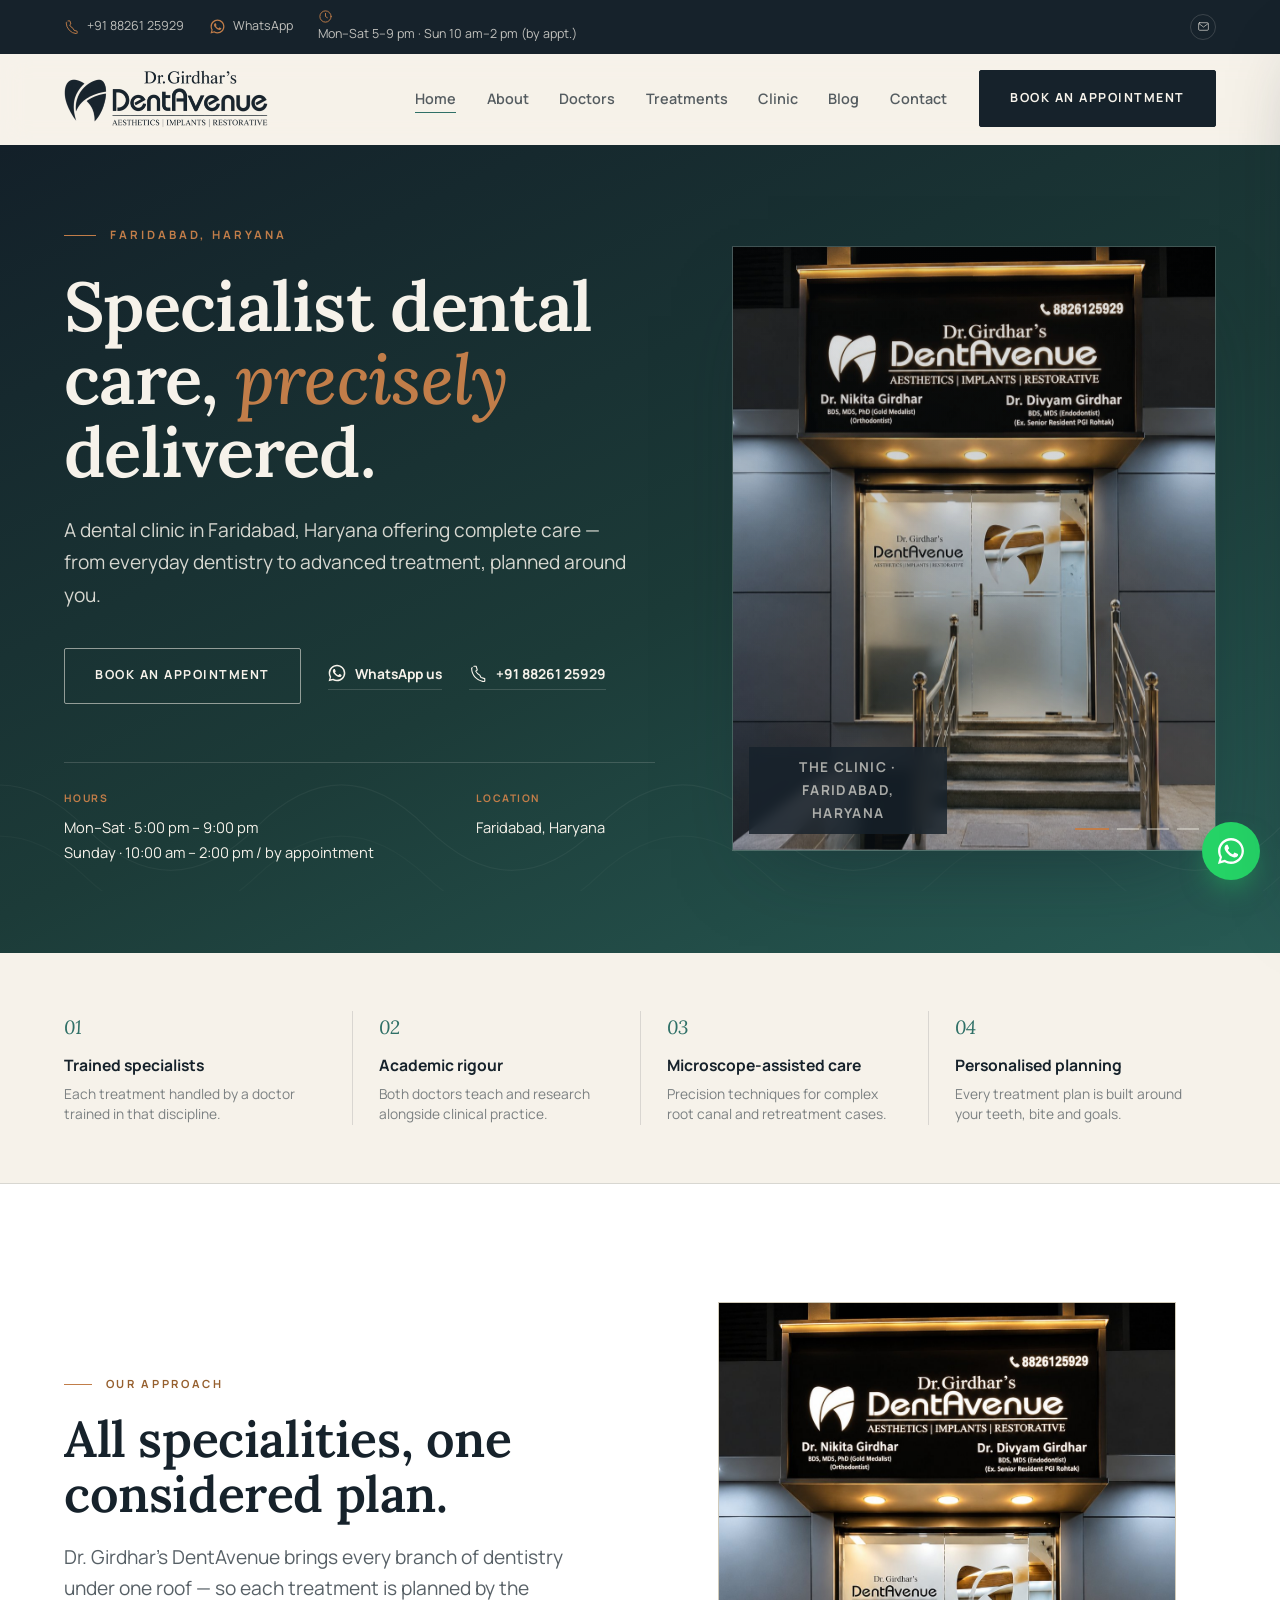
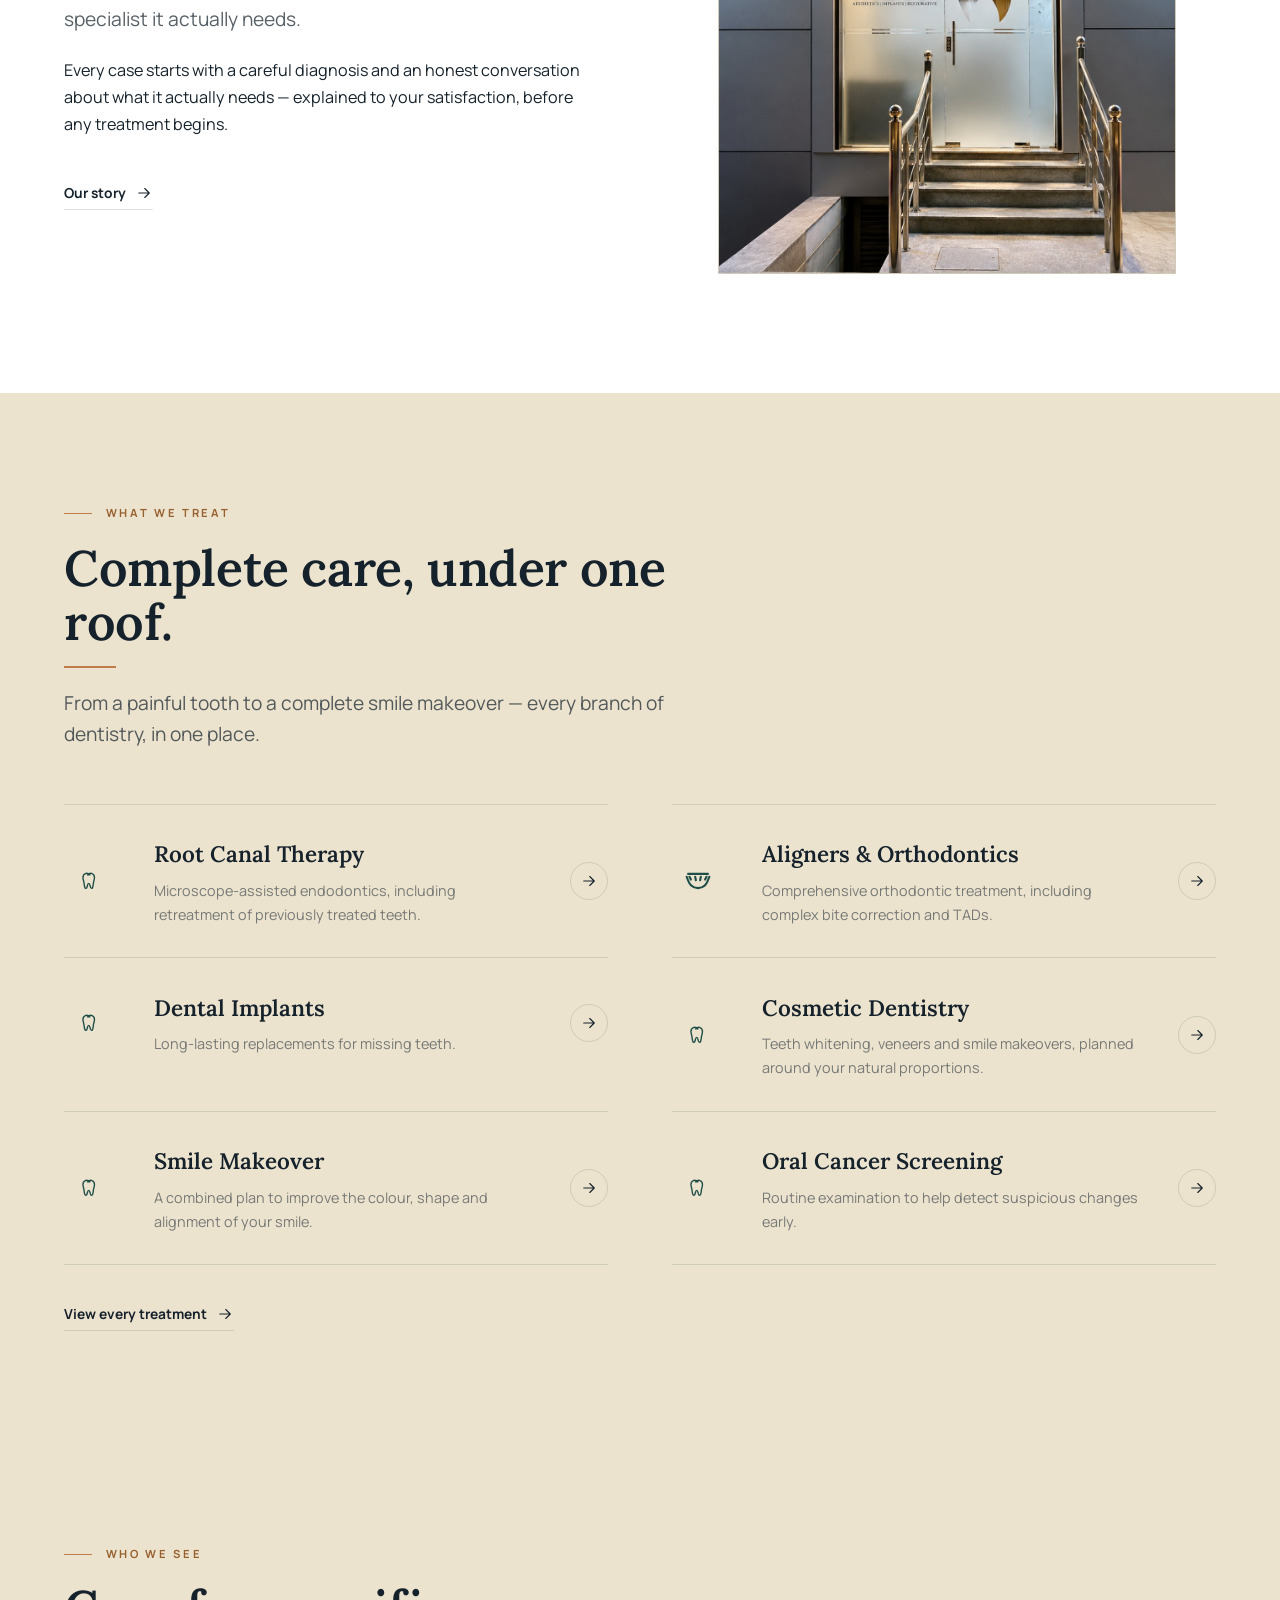
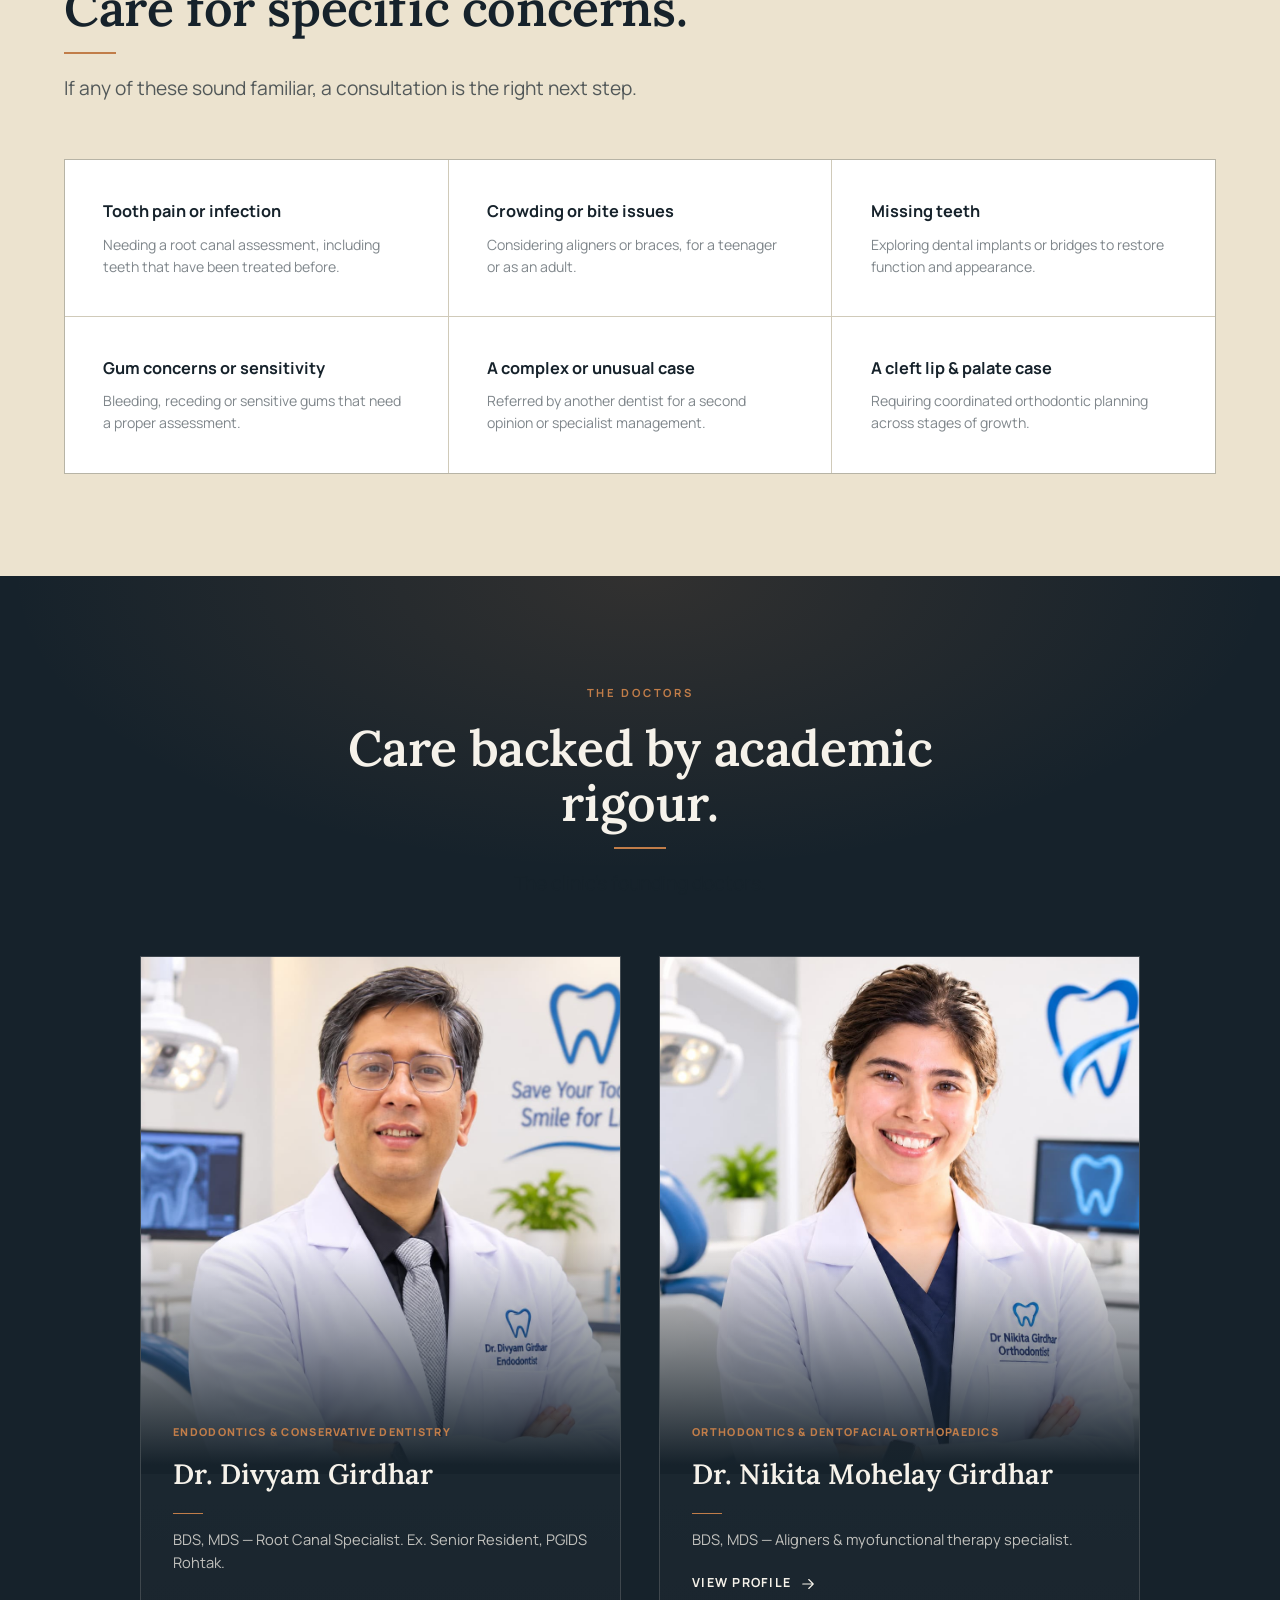
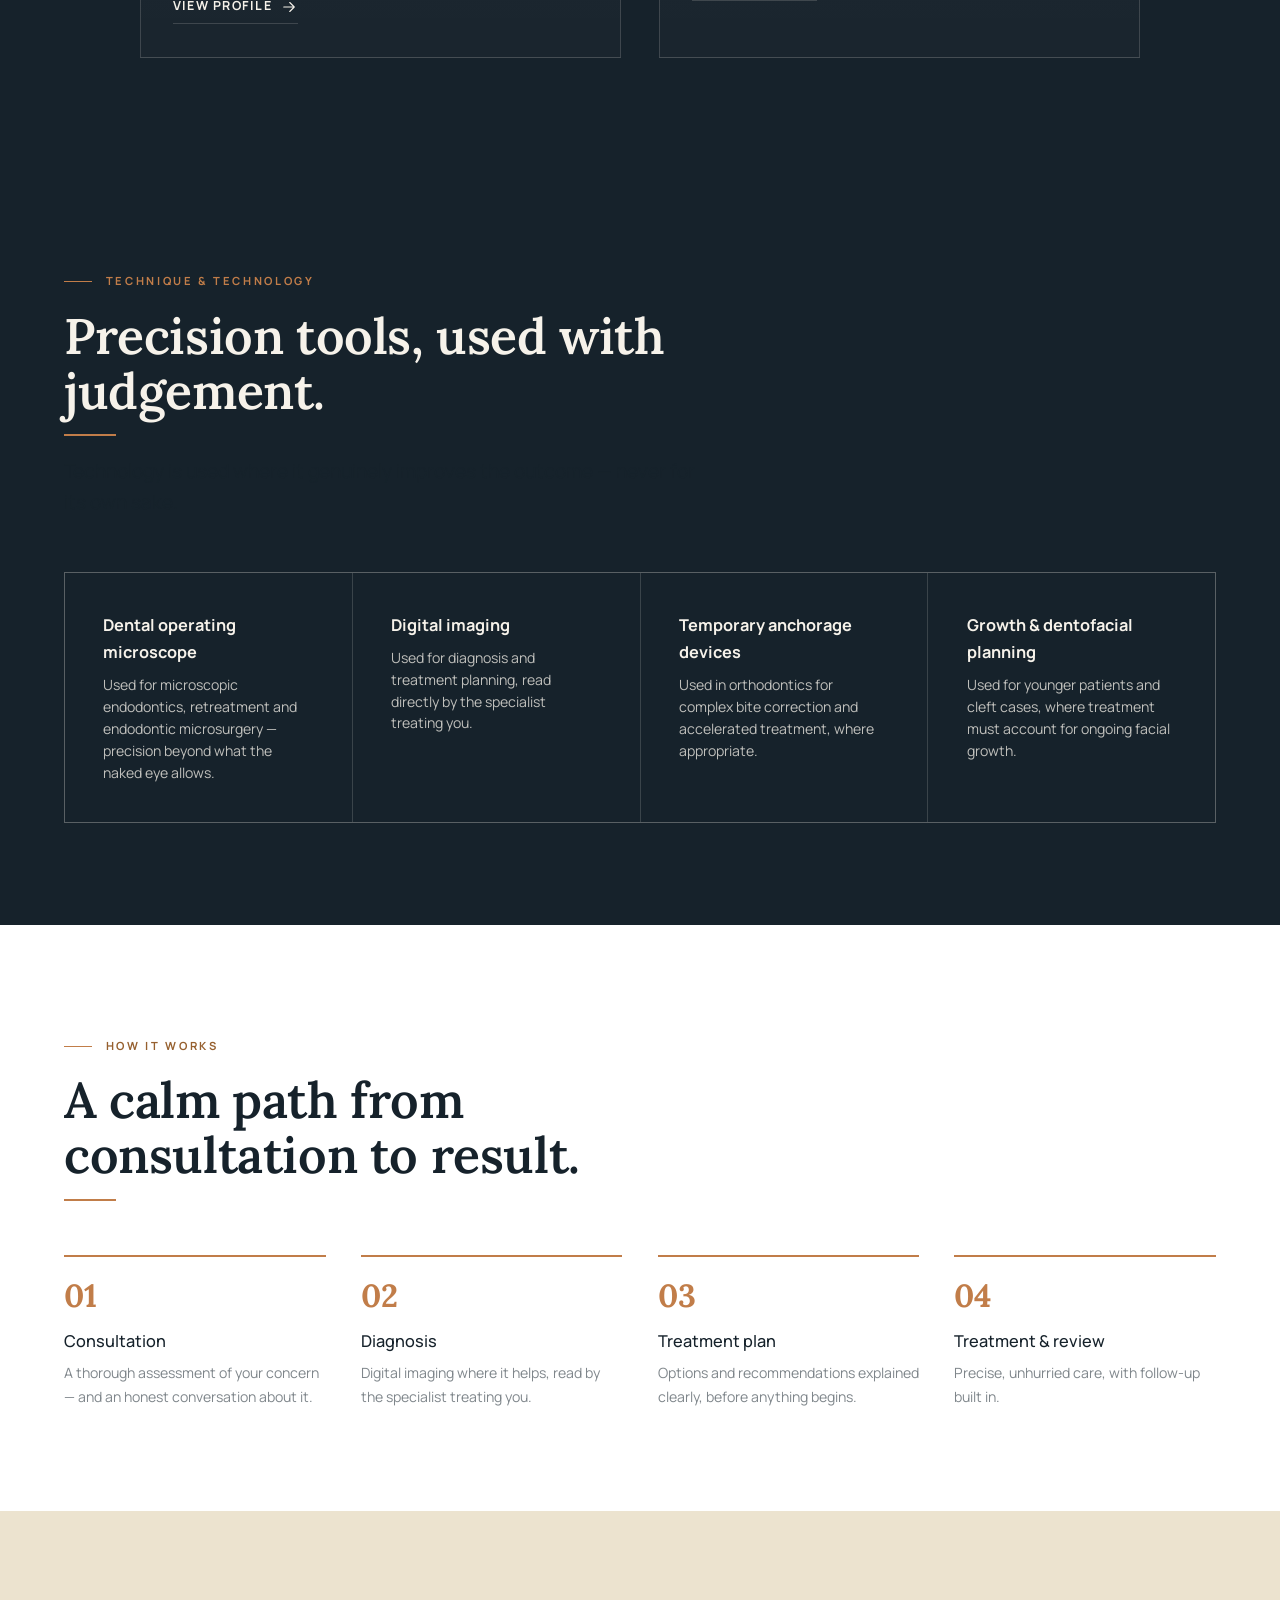
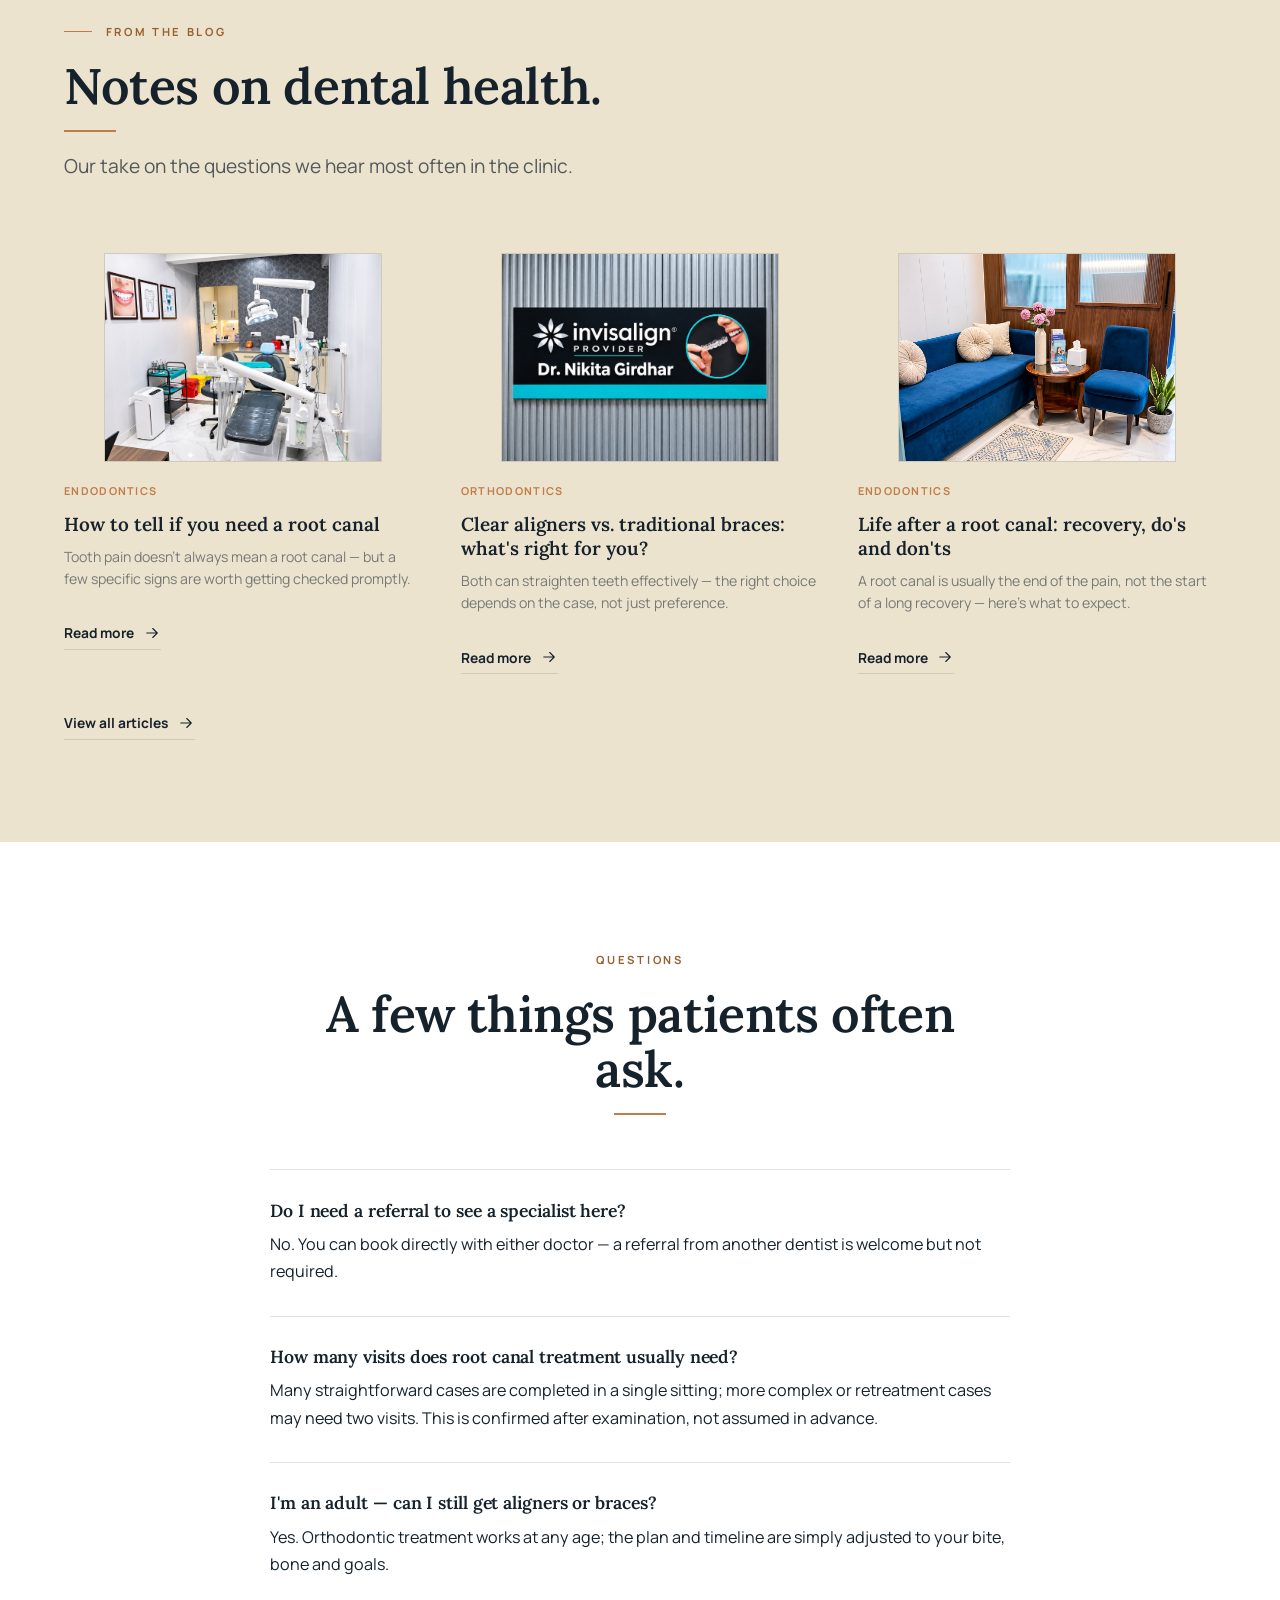
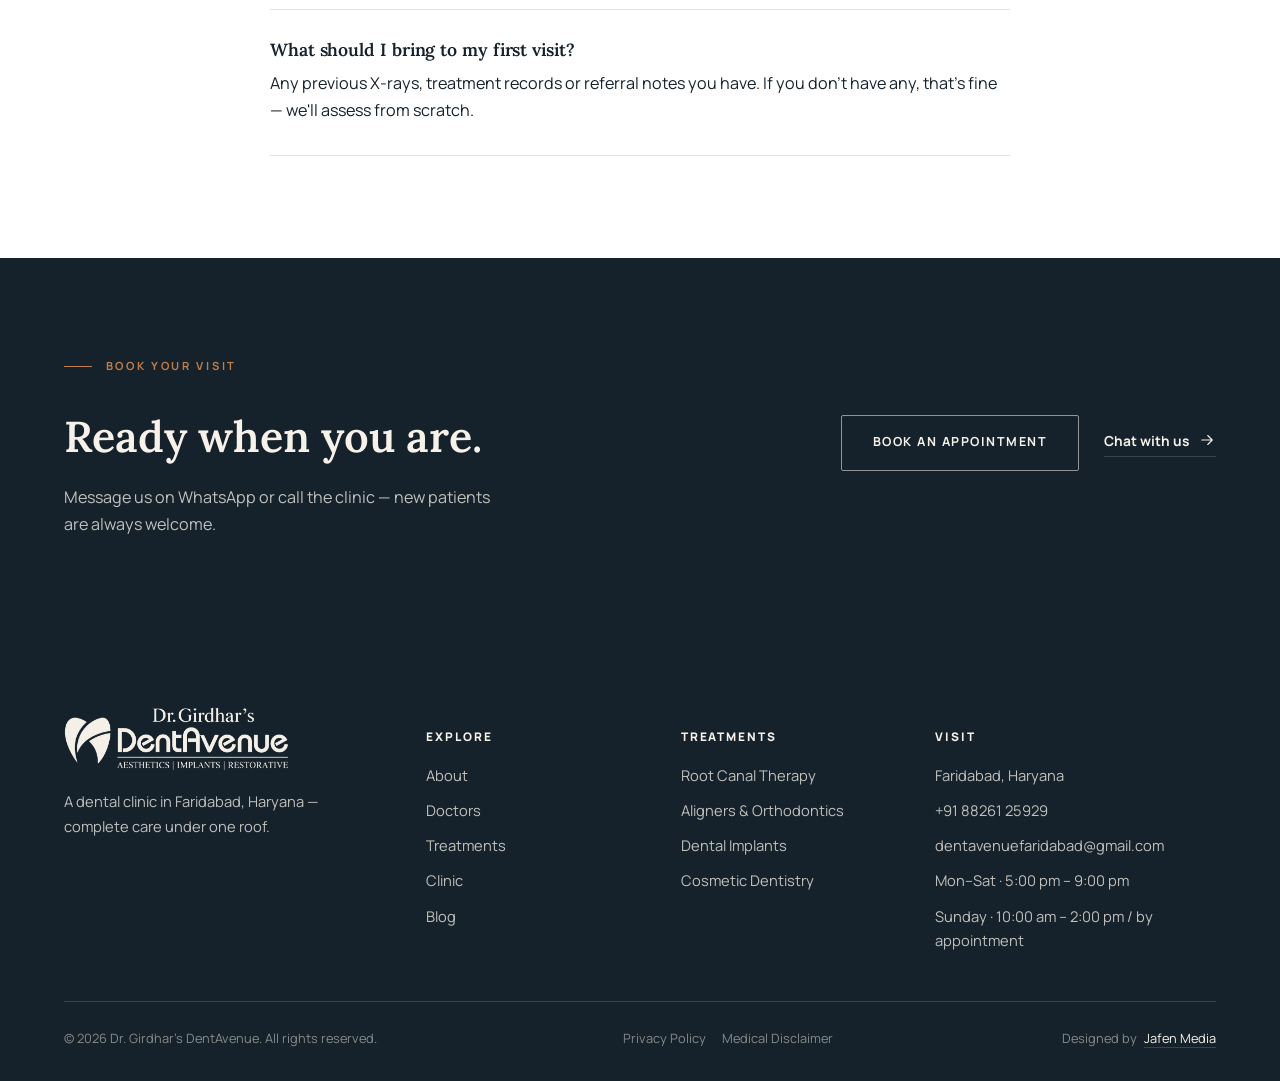
==== commit d280ff44: "Separate Jafen Media credit from footer legal links Co-Authored-By: Claude Sonnet 5.5 <noreply@anthr" ====
--- a/index.html
+++ b/index.html
@@ -12,7 +12,7 @@
 <link rel="icon" type="image/png" href="assets/img/favicon.png">
 <link rel="apple-touch-icon" href="assets/img/favicon.png">
 <meta property="og:type" content="website"><meta property="og:title" content="Specialist Dental Clinic in Faridabad — Dr. Girdhar's DentAvenue"><meta property="og:description" content="Dr. Girdhar's DentAvenue — a dental clinic in Faridabad offering complete care under one roof."><meta property="og:image" content="assets/img/og.jpg">
-<link rel="stylesheet" href="assets/css/site.css?v=f4d13146">
+<link rel="stylesheet" href="assets/css/site.css?v=77bdec73">
 
 </head>
 <body>
@@ -192,7 +192,8 @@
 </div>
 <div class="wrap footer-bottom">
 <span>&copy; 2026 Dr. Girdhar's DentAvenue. All rights reserved.</span>
-<span><a href="privacy.html">Privacy Policy</a><a href="disclaimer.html">Medical Disclaimer</a><span class="footer__credit">Designed by <a href="https://jafenmedia.com" target="_blank" rel="noopener">Jafen Media</a></span></span>
+<span class="footer-bottom__links"><a href="privacy.html">Privacy Policy</a><a href="disclaimer.html">Medical Disclaimer</a></span>
+<span class="footer__credit">Designed by <a href="https://jafenmedia.com" target="_blank" rel="noopener">Jafen Media</a></span>
 </div>
 </footer>
 
--- a/assets/css/site.css
+++ b/assets/css/site.css
@@ -450,3 +450,8 @@
 .blog-card .frame img{ transition:transform 1.2s var(--ease); }
 .blog-card:hover .frame img{ transform:scale(1.05); }
 .feat{ transition:background .4s var(--ease), transform .4s var(--ease); }
+
+.footer-bottom{ align-items:center; row-gap:.8rem; }
+.footer-bottom .footer__credit a{ margin-left:.3em; color:var(--cream); border-bottom:1px solid var(--line-dark); }
+.footer-bottom .footer__credit a:hover{ color:var(--copper); border-color:var(--copper); }
+@media (max-width:700px){ .footer-bottom > span{ flex:1 1 100%; } .footer-bottom__links a:first-child{ margin-left:0; } }
